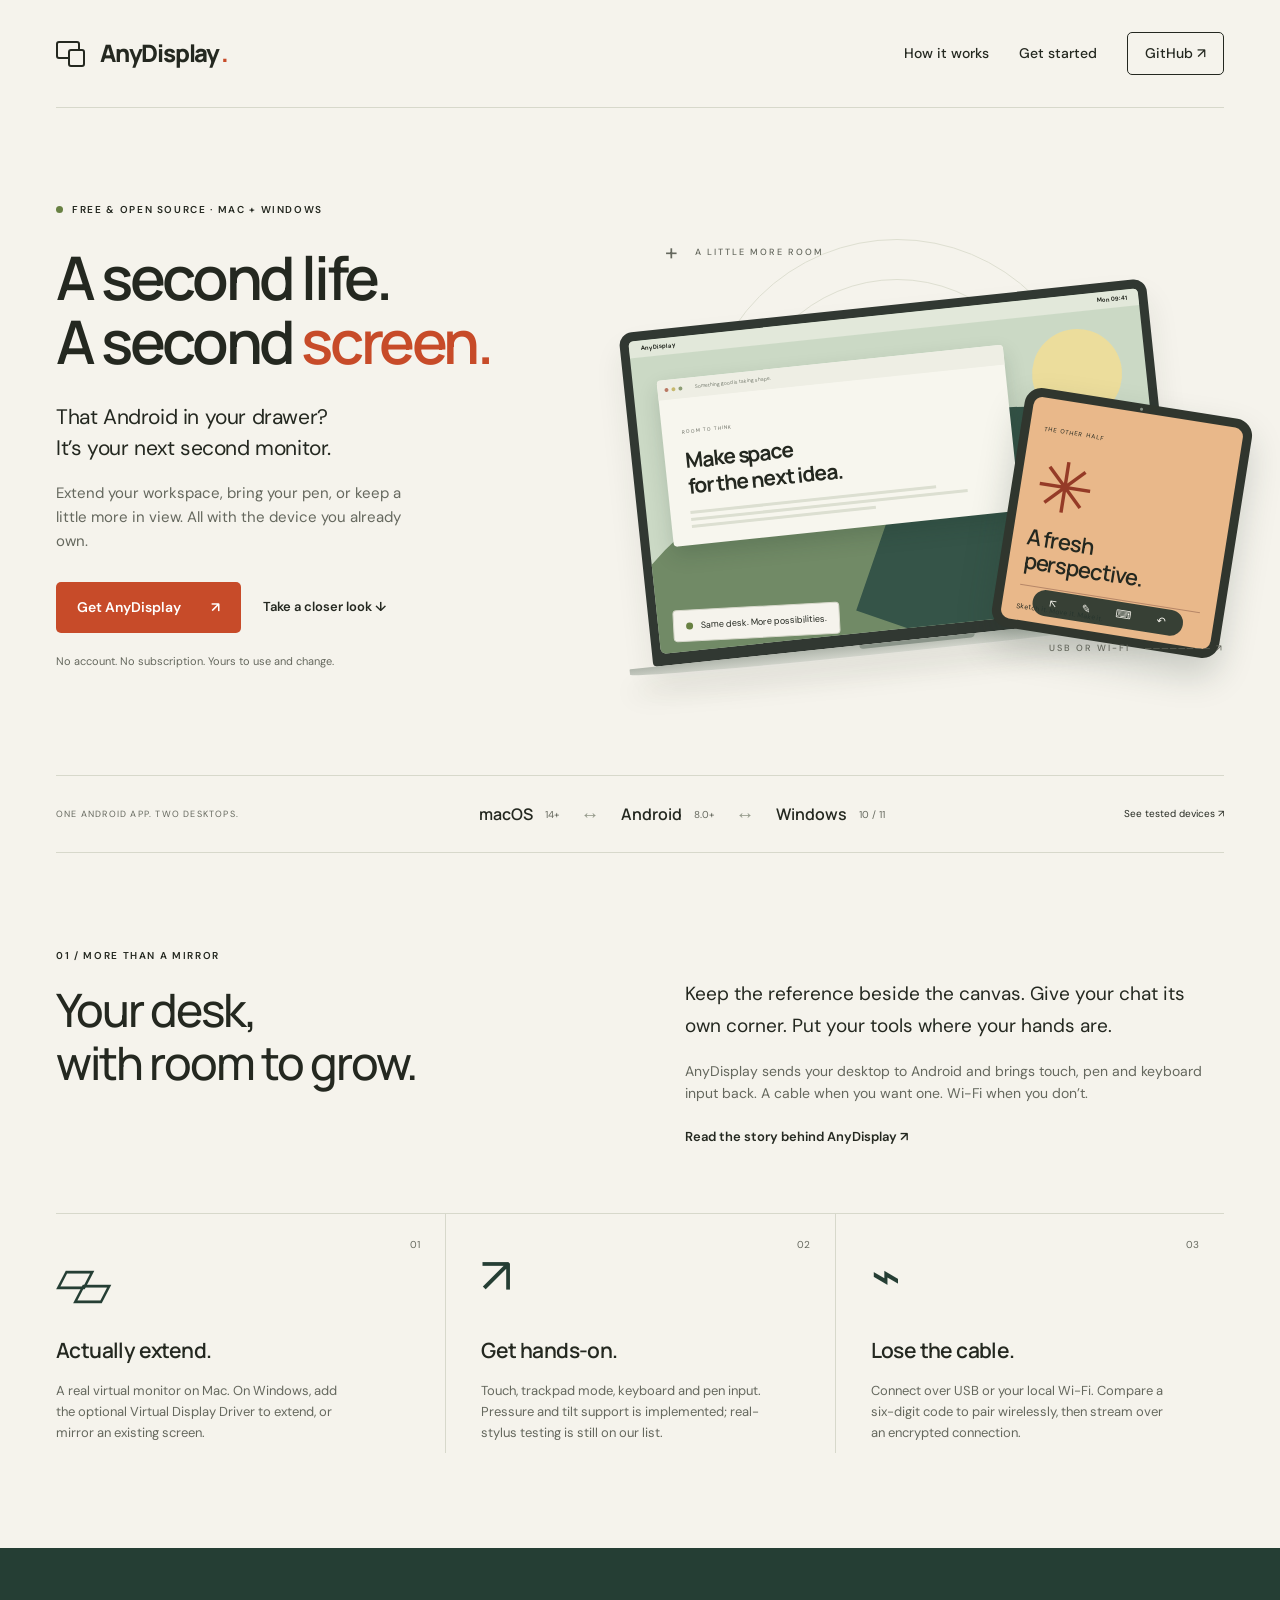
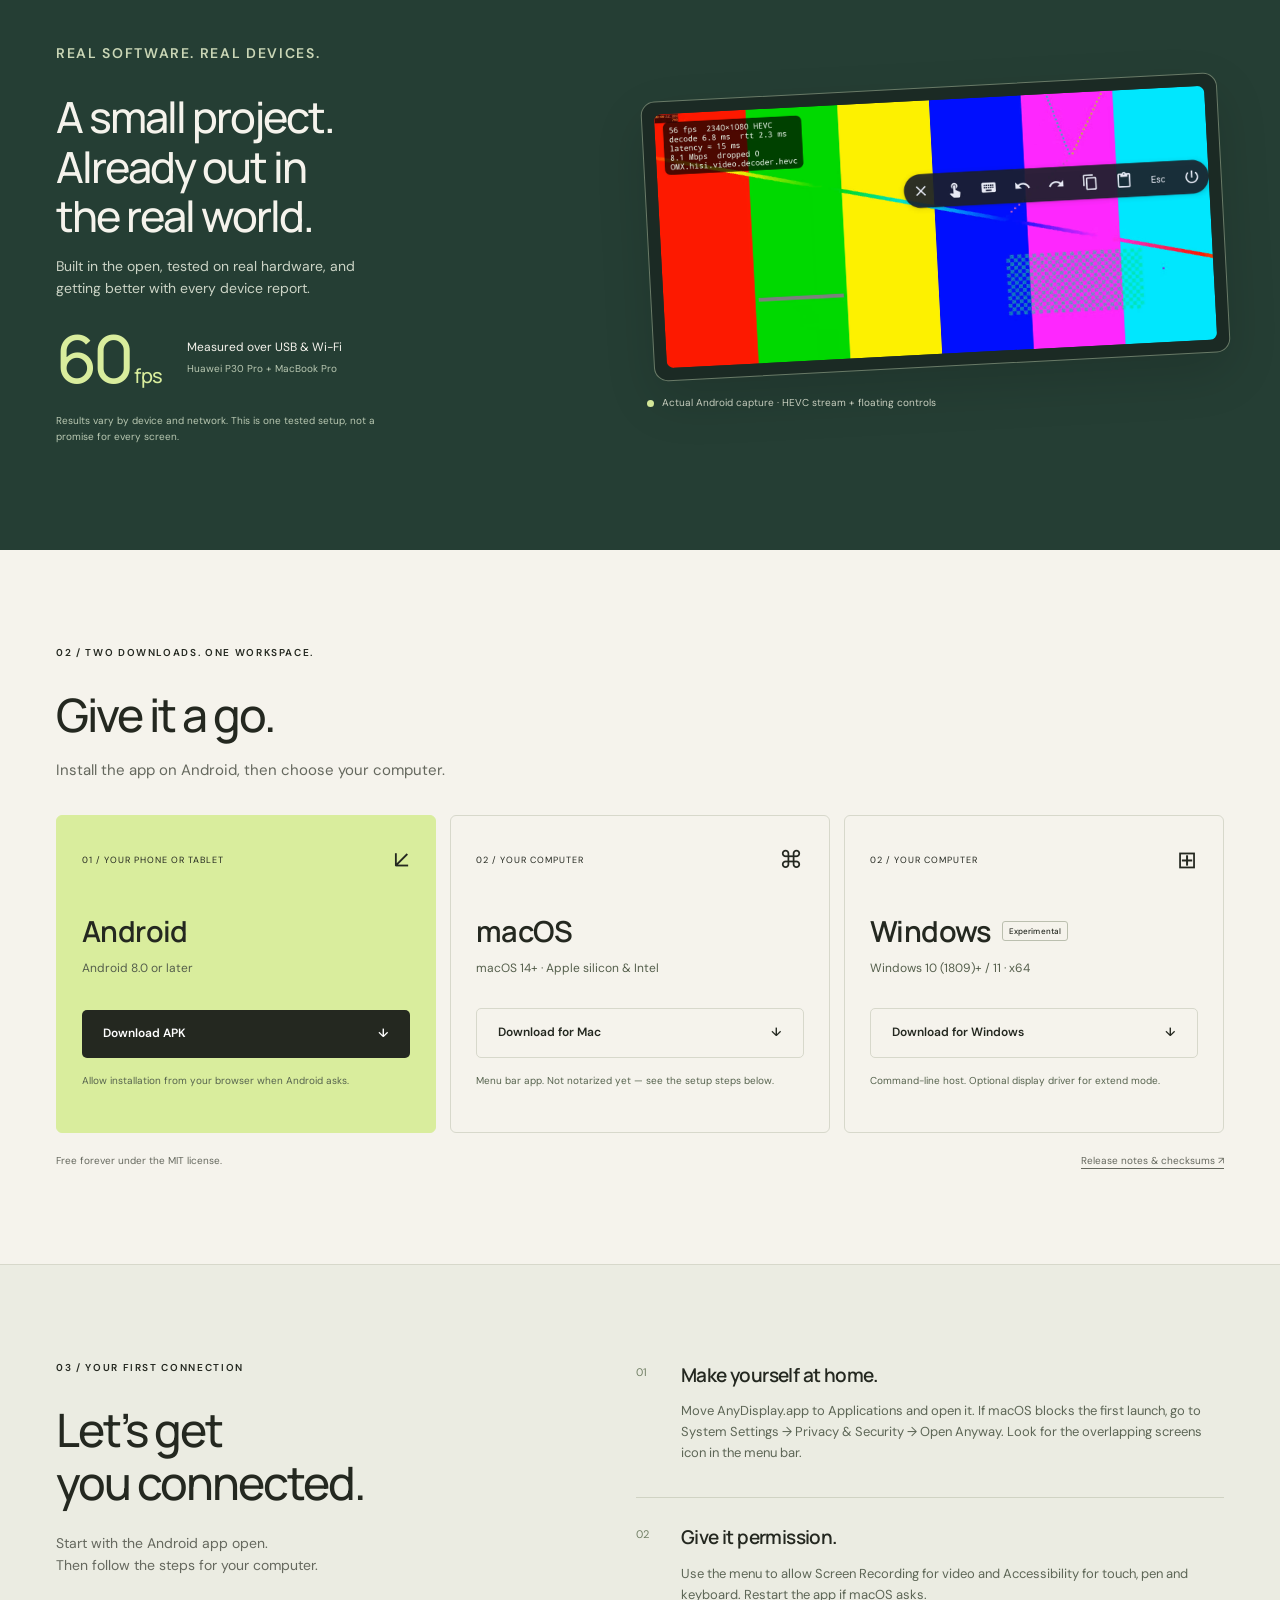
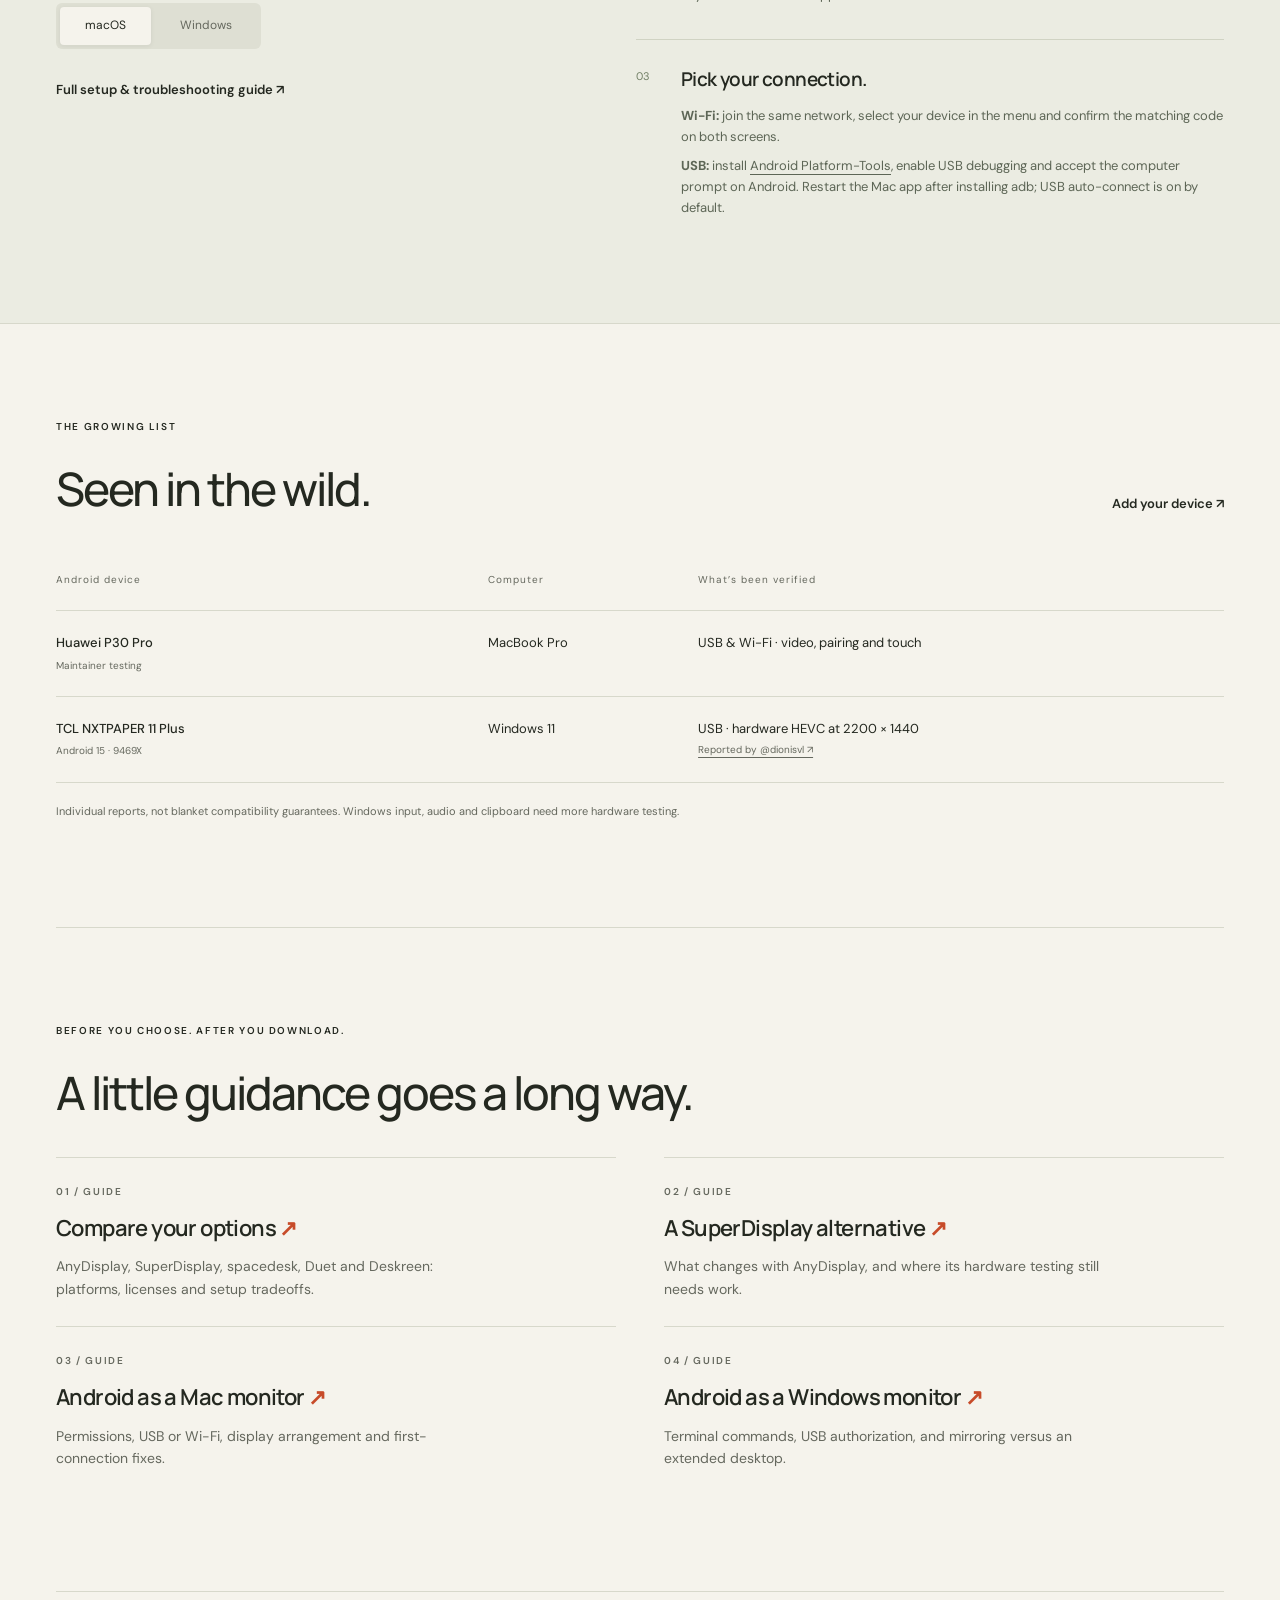
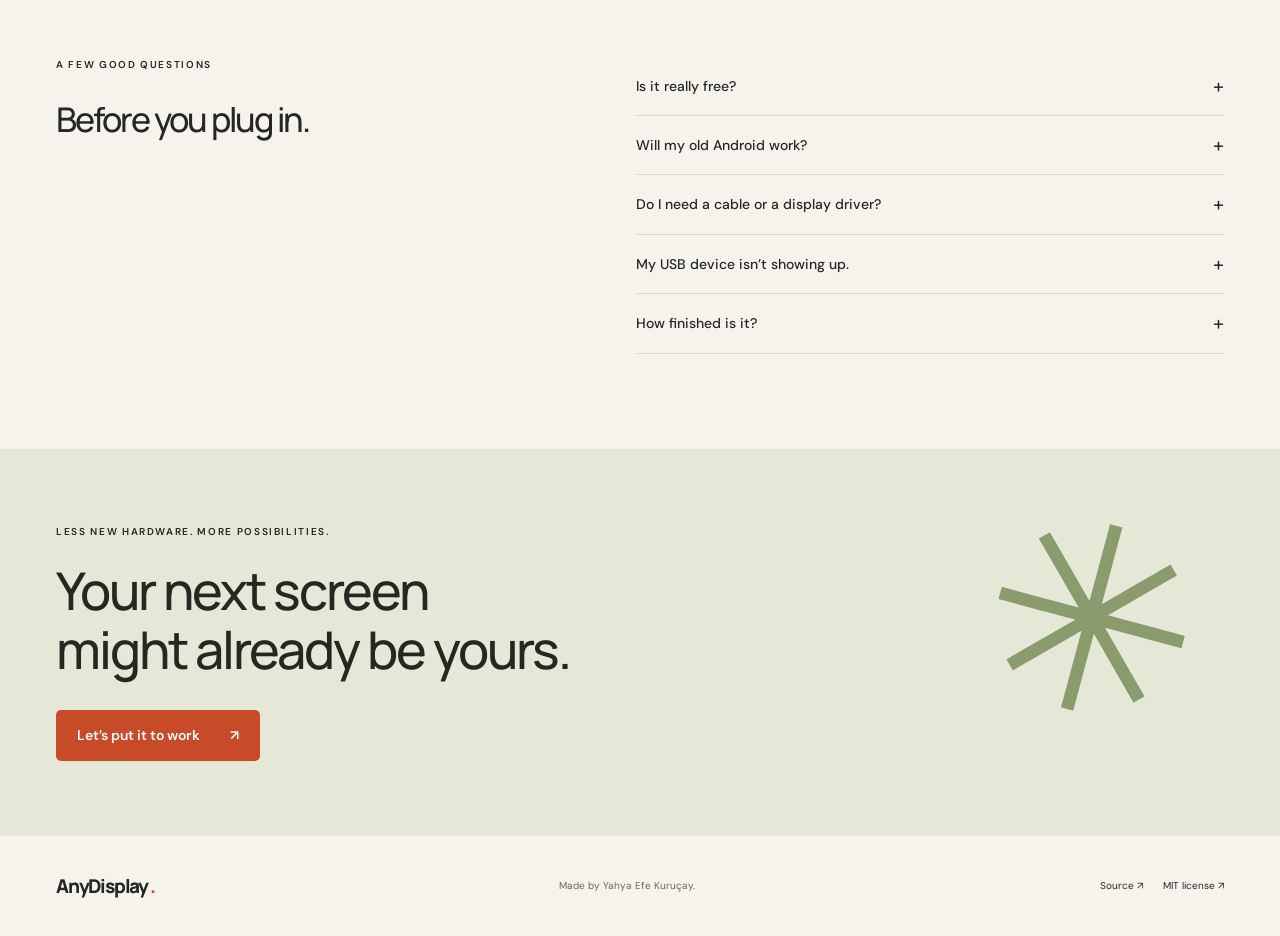
==== docs/index.html @ 355de01a "Add comparison and setup guides for Android second monitors" ====
<!doctype html>
<html lang="en">
  <head>
    <meta charset="utf-8" />
    <meta name="viewport" content="width=device-width, initial-scale=1" />
    <title>
      AnyDisplay — Free Android Second Monitor for Mac &amp; Windows
    </title>
    <meta
      name="description"
      content="Turn an Android phone or tablet into a second screen for your Mac or Windows PC. USB or Wi-Fi. Free, open source, no account required."
    />
    <meta name="theme-color" content="#f5f3ec" />
    <link rel="canonical" href="https://efekurucay.com/anydisplay/" />
    <meta property="og:type" content="website" />
    <meta
      property="og:title"
      content="AnyDisplay — A second life. A second screen."
    />
    <meta
      property="og:description"
      content="More room for your ideas. Turn the Android device you already own into a second screen for Mac or Windows."
    />
    <meta
      property="og:image"
      content="https://efekurucay.com/anydisplay/assets/social-preview.png"
    />
    <meta property="og:url" content="https://efekurucay.com/anydisplay/" />
    <meta name="twitter:card" content="summary_large_image" />
    <link rel="icon" href="assets/logo.svg" type="image/svg+xml" />
    <link rel="preconnect" href="https://fonts.googleapis.com" />
    <link rel="preconnect" href="https://fonts.gstatic.com" crossorigin />
    <link
      href="https://fonts.googleapis.com/css2?family=DM+Sans:wght@400;450;500;600;700&family=Manrope:wght@400;500;600;700;800&display=swap"
      rel="stylesheet"
    />
    <link rel="stylesheet" href="assets/site.css" />
    <script src="assets/site.js" defer></script>
    <script type="application/ld+json">
      {
        "@context": "https://schema.org",
        "@type": "SoftwareApplication",
        "@id": "https://efekurucay.com/anydisplay/#software",
        "name": "AnyDisplay",
        "url": "https://efekurucay.com/anydisplay/",
        "description": "Free, open-source Android second monitor for Mac and Windows, over USB or Wi-Fi.",
        "applicationCategory": "UtilitiesApplication",
        "operatingSystem": "Android 8.0+, macOS 14+, Windows 10 (1809)+ / 11",
        "license": "https://github.com/efekurucay/anydisplay/blob/main/LICENSE",
        "downloadUrl": "https://github.com/efekurucay/anydisplay/releases/latest",
        "author": {
          "@type": "Person",
          "name": "Yahya Efe Kuruçay",
          "url": "https://efekurucay.com/"
        },
        "offers": { "@type": "Offer", "price": "0", "priceCurrency": "USD" },
        "image": "https://efekurucay.com/anydisplay/assets/social-preview.png"
      }
    </script>
    <link rel="stylesheet" href="assets/guides.css" />
  </head>
  <body>
    <a class="skip" href="#main">Skip to content</a>
    <header class="header wrap">
      <a class="brand" href="./" aria-label="AnyDisplay home"
        ><span class="brand-mark" aria-hidden="true"><i></i><i></i></span
        >AnyDisplay<span class="wordmark-dot">.</span></a
      >
      <nav aria-label="Main navigation">
        <a href="#how-it-works">How it works</a><a href="#setup">Get started</a
        ><a class="github-link" href="https://github.com/efekurucay/anydisplay"
          >GitHub <span aria-hidden="true">↗</span></a
        >
      </nav>
    </header>
    <main id="main">
      <section class="hero wrap" aria-labelledby="hero-title">
        <div class="hero-copy">
          <p class="eyebrow">
            <span class="status-dot"></span> FREE & OPEN SOURCE · MAC + WINDOWS
          </p>
          <h1 id="hero-title">A second life.<br />A second <em>screen.</em></h1>
          <p class="hero-description">
            That Android in your drawer?<br />It’s your next second monitor.
          </p>
          <p class="hero-detail">
            Extend your workspace, bring your pen, or keep a little more in
            view. All with the device you already own.
          </p>
          <div class="hero-actions">
            <a class="button primary" href="#download"
              >Get AnyDisplay <span aria-hidden="true">↗</span></a
            ><a class="text-link" href="#how-it-works"
              >Take a closer look <span aria-hidden="true">↓</span></a
            >
          </div>
          <p class="fine-print">
            No account. No subscription. Yours to use and change.
          </p>
        </div>
        <div
          class="hero-art"
          role="img"
          aria-label="Illustration of a laptop and Android tablet sharing an extended workspace over USB or Wi-Fi"
        >
          <div class="art-label top-label">
            <span class="tiny-cross">+</span> A LITTLE MORE ROOM
          </div>
          <div class="orbit orbit-one"></div>
          <div class="orbit orbit-two"></div>
          <div class="laptop">
            <div class="laptop-screen">
              <div class="desktop">
                <div class="desktop-bar">
                  <span>AnyDisplay</span><span>Mon 09:41</span>
                </div>
                <div class="sun"></div>
                <div class="hill hill-back"></div>
                <div class="hill hill-front"></div>
                <div class="work-window">
                  <div class="window-bar">
                    <b></b><b></b><b></b
                    ><span>Something good is taking shape.</span>
                  </div>
                  <div class="window-content">
                    <small>ROOM TO THINK</small
                    ><strong>Make space<br />for the next idea.</strong>
                    <div class="fake-lines"><i></i><i></i><i></i></div>
                  </div>
                </div>
              </div>
            </div>
            <div class="laptop-base"></div>
          </div>
          <div class="tablet">
            <div class="tablet-camera"></div>
            <div class="tablet-screen">
              <div class="tablet-note">
                <span>THE OTHER HALF</span>
                <div class="note-flower" aria-hidden="true">✳</div>
                <strong>A fresh<br />perspective.</strong>
                <div class="note-rule"></div>
                <small>Sketch it. Move it. Make it.</small>
              </div>
              <div class="tablet-toolbar">
                <span>↖</span><span>✎</span><span>⌨</span><span>↶</span>
              </div>
            </div>
          </div>
          <div class="connection-tag">
            <span class="status-dot"></span> Same desk. More possibilities.
          </div>
          <div class="art-label bottom-label">
            USB OR WI-FI <span aria-hidden="true">──────── ↗</span>
          </div>
        </div>
      </section>
      <div class="compatibility wrap">
        <span>ONE ANDROID APP. TWO DESKTOPS.</span>
        <div>
          macOS <small>14+</small><b>↔</b> Android <small>8.0+</small
          ><b>↔</b> Windows <small>10 / 11</small>
        </div>
        <a href="#devices">See tested devices ↗</a>
      </div>
      <section id="how-it-works" class="intro wrap section">
        <div class="section-heading">
          <p class="eyebrow">01 / MORE THAN A MIRROR</p>
          <h2>Your desk,<br />with room to grow.</h2>
        </div>
        <div class="intro-copy">
          <p>
            Keep the reference beside the canvas. Give your chat its own corner.
            Put your tools where your hands are.
          </p>
          <p>
            AnyDisplay sends your desktop to Android and brings touch, pen and
            keyboard input back. A cable when you want one. Wi-Fi when you
            don’t.
          </p>
          <a
            class="text-link"
            href="https://efekurucay.com/en/2026/10/anydisplay/"
            >Read the story behind AnyDisplay ↗</a
          >
        </div>
      </section>
      <section class="features wrap" aria-label="Features">
        <article class="feature">
          <span class="feature-number">01</span>
          <div class="feature-symbol screens" aria-hidden="true">
            ▱<span>▱</span>
          </div>
          <h3>Actually extend.</h3>
          <p>
            A real virtual monitor on Mac. On Windows, add the optional Virtual
            Display Driver to extend, or mirror an existing screen.
          </p>
        </article>
        <article class="feature">
          <span class="feature-number">02</span>
          <div class="feature-symbol" aria-hidden="true">↗</div>
          <h3>Get hands-on.</h3>
          <p>
            Touch, trackpad mode, keyboard and pen input. Pressure and tilt
            support is implemented; real-stylus testing is still on our list.
          </p>
        </article>
        <article class="feature">
          <span class="feature-number">03</span>
          <div class="feature-symbol" aria-hidden="true">⌁</div>
          <h3>Lose the cable.</h3>
          <p>
            Connect over USB or your local Wi-Fi. Compare a six-digit code to
            pair wirelessly, then stream over an encrypted connection.
          </p>
        </article>
      </section>
      <section class="proof section">
        <div class="wrap proof-grid">
          <div>
            <p class="eyebrow">REAL SOFTWARE. REAL DEVICES.</p>
            <h2>
              A small project.<br />Already out in<br />
              the real world.
            </h2>
            <p>
              Built in the open, tested on real hardware, and getting better
              with every device report.
            </p>
            <div class="measurement">
              <strong>60<span>fps</span></strong>
              <div>
                Measured over USB & Wi-Fi<br /><small
                  >Huawei P30 Pro + MacBook Pro</small
                >
              </div>
            </div>
            <p class="proof-note">
              Results vary by device and network. This is one tested setup, not
              a promise for every screen.
            </p>
          </div>
          <figure>
            <div class="proof-image">
              <img
                src="assets/streaming.jpg"
                width="1400"
                height="646"
                loading="lazy"
                alt="Actual AnyDisplay test stream on Android showing 56 fps, HEVC decoding, and the touch toolbar"
              />
            </div>
            <figcaption>
              <span class="status-dot"></span> Actual Android capture · HEVC
              stream + floating controls
            </figcaption>
          </figure>
        </div>
      </section>
      <section id="download" class="wrap section download">
        <div class="section-heading">
          <p class="eyebrow">02 / TWO DOWNLOADS. ONE WORKSPACE.</p>
          <h2>Give it a go.</h2>
          <p>Install the app on Android, then choose your computer.</p>
        </div>
        <div class="download-grid">
          <article class="download-card android-card">
            <div class="download-top">
              <span>01 / YOUR PHONE OR TABLET</span
              ><span aria-hidden="true">↙</span>
            </div>
            <h3>Android</h3>
            <p>Android 8.0 or later</p>
            <a
              class="button dark"
              href="https://github.com/efekurucay/anydisplay/releases/latest/download/AnyDisplay.apk"
              >Download APK <span aria-hidden="true">↓</span></a
            ><small
              >Allow installation from your browser when Android asks.</small
            >
          </article>
          <article class="download-card">
            <div class="download-top">
              <span>02 / YOUR COMPUTER</span><span aria-hidden="true">⌘</span>
            </div>
            <h3>macOS</h3>
            <p>macOS 14+ · Apple silicon & Intel</p>
            <a
              class="button outline"
              href="https://github.com/efekurucay/anydisplay/releases/latest/download/AnyDisplay-macOS.zip"
              >Download for Mac <span aria-hidden="true">↓</span></a
            ><small
              >Menu bar app. Not notarized yet — see the setup steps
              below.</small
            >
          </article>
          <article class="download-card">
            <div class="download-top">
              <span>02 / YOUR COMPUTER</span><span aria-hidden="true">⊞</span>
            </div>
            <h3>Windows <span class="experimental">Experimental</span></h3>
            <p>Windows 10 (1809)+ / 11 · x64</p>
            <a
              class="button outline"
              href="https://github.com/efekurucay/anydisplay/releases/latest/download/AnyDisplay-windows-x64.zip"
              >Download for Windows <span aria-hidden="true">↓</span></a
            ><small
              >Command-line host. Optional display driver for extend
              mode.</small
            >
          </article>
        </div>
        <div class="download-foot">
          <span>Free forever under the MIT license.</span
          ><a href="https://github.com/efekurucay/anydisplay/releases/latest"
            >Release notes & checksums ↗</a
          >
        </div>
      </section>
      <section id="setup" class="setup section">
        <div class="wrap setup-grid">
          <div>
            <p class="eyebrow">03 / YOUR FIRST CONNECTION</p>
            <h2>Let’s get<br />you connected.</h2>
            <p>
              Start with the Android app open.<br />Then follow the steps for
              your computer.
            </p>
            <div
              class="platform-switch"
              role="group"
              aria-label="Choose your computer"
            >
              <button type="button" data-platform="mac" aria-pressed="true">
                macOS</button
              ><button
                type="button"
                data-platform="windows"
                aria-pressed="false"
              >
                Windows
              </button>
            </div>
            <a
              class="text-link"
              href="https://github.com/efekurucay/anydisplay/blob/main/docs/SETUP.md"
              >Full setup & troubleshooting guide ↗</a
            >
          </div>
          <div class="setup-steps" id="setup-instructions" aria-live="polite">
            <div data-guide="mac">
              <ol>
                <li>
                  <h3>Make yourself at home.</h3>
                  <p>
                    Move AnyDisplay.app to Applications and open it. If macOS
                    blocks the first launch, go to System Settings → Privacy &
                    Security → Open Anyway. Look for the overlapping screens
                    icon in the menu bar.
                  </p>
                </li>
                <li>
                  <h3>Give it permission.</h3>
                  <p>
                    Use the menu to allow Screen Recording for video and
                    Accessibility for touch, pen and keyboard. Restart the app
                    if macOS asks.
                  </p>
                </li>
                <li>
                  <h3>Pick your connection.</h3>
                  <p>
                    <strong>Wi-Fi:</strong> join the same network, select your
                    device in the menu and confirm the matching code on both
                    screens.
                  </p>
                  <p>
                    <strong>USB:</strong> install
                    <a
                      href="https://developer.android.com/tools/releases/platform-tools"
                      >Android Platform-Tools</a
                    >, enable USB debugging and accept the computer prompt on
                    Android. Restart the Mac app after installing adb; USB
                    auto-connect is on by default.
                  </p>
                </li>
              </ol>
            </div>
            <div data-guide="windows" hidden>
              <ol>
                <li>
                  <h3>Unzip and open a terminal.</h3>
                  <p>
                    Extract the Windows download. Open PowerShell in the folder
                    containing anydisplay-win.exe.
                  </p>
                  <pre><code>.\anydisplay-win.exe list</code></pre>
                </li>
                <li>
                  <h3>Connect your device.</h3>
                  <p>
                    <strong>USB:</strong> install
                    <a
                      href="https://developer.android.com/tools/releases/platform-tools"
                      >Android Platform-Tools</a
                    >, enable USB debugging, unlock Android and allow this
                    computer.
                  </p>
                  <pre><code>.\anydisplay-win.exe usb</code></pre>
                  <p>
                    <strong>Wi-Fi:</strong> use the Android app’s IP address and
                    confirm the code on both screens.
                  </p>
                  <pre><code>.\anydisplay-win.exe connect &lt;device-IP&gt;</code></pre>
                </li>
                <li>
                  <h3>Mirror now. Extend if you like.</h3>
                  <p>
                    The host mirrors a monitor by default. For a separate
                    workspace, install the optional
                    <a
                      href="https://github.com/efekurucay/anydisplay/blob/main/windows/README.md#extra-monitor-virtual-display-driver-setup"
                      >Virtual Display Driver</a
                    >
                    and arrange it in Windows display settings.
                  </p>
                </li>
              </ol>
            </div>
            <noscript
              ><p>
                For Windows instructions, open the
                <a
                  href="https://github.com/efekurucay/anydisplay/blob/main/docs/SETUP.md"
                  >full setup guide</a
                >.
              </p></noscript
            >
          </div>
        </div>
      </section>
      <section id="devices" class="wrap section devices">
        <div class="device-heading">
          <div>
            <p class="eyebrow">THE GROWING LIST</p>
            <h2>Seen in the wild.</h2>
          </div>
          <a
            class="text-link"
            href="https://github.com/efekurucay/anydisplay/issues/new?template=device_report.yml"
            >Add your device ↗</a
          >
        </div>
        <div
          class="device-table"
          role="region"
          aria-label="Tested devices"
          tabindex="0"
        >
          <table>
            <thead>
              <tr>
                <th scope="col">Android device</th>
                <th scope="col">Computer</th>
                <th scope="col">What’s been verified</th>
              </tr>
            </thead>
            <tbody>
              <tr>
                <th scope="row">
                  Huawei P30 Pro<span>Maintainer testing</span>
                </th>
                <td>MacBook Pro</td>
                <td>USB & Wi-Fi · video, pairing and touch</td>
              </tr>
              <tr>
                <th scope="row">
                  TCL NXTPAPER 11 Plus<span>Android 15 · 9469X</span>
                </th>
                <td>Windows 11</td>
                <td>
                  USB · hardware HEVC at 2200 × 1440<br /><a
                    href="https://github.com/efekurucay/anydisplay/pull/3"
                    >Reported by @dionisvl ↗</a
                  >
                </td>
              </tr>
            </tbody>
          </table>
        </div>
        <p class="fine-print">
          Individual reports, not blanket compatibility guarantees. Windows
          input, audio and clipboard need more hardware testing.
        </p>
      </section>
      <section id="guides" class="wrap section guides">
        <p class="eyebrow">BEFORE YOU CHOOSE. AFTER YOU DOWNLOAD.</p>
        <h2>A little guidance goes a long way.</h2>
        <div class="guide-grid">
          <a class="guide-card" href="android-second-monitor-apps/"
            ><span class="eyebrow">01 / GUIDE</span>
            <h3>Compare your options <span aria-hidden="true">↗</span></h3>
            <p>
              AnyDisplay, SuperDisplay, spacedesk, Duet and Deskreen: platforms,
              licenses and setup tradeoffs.
            </p></a
          ><a class="guide-card" href="superdisplay-alternative/"
            ><span class="eyebrow">02 / GUIDE</span>
            <h3>
              A SuperDisplay alternative <span aria-hidden="true">↗</span>
            </h3>
            <p>
              What changes with AnyDisplay, and where its hardware testing still
              needs work.
            </p></a
          ><a class="guide-card" href="android-second-monitor-mac/"
            ><span class="eyebrow">03 / GUIDE</span>
            <h3>Android as a Mac monitor <span aria-hidden="true">↗</span></h3>
            <p>
              Permissions, USB or Wi-Fi, display arrangement and
              first-connection fixes.
            </p></a
          ><a class="guide-card" href="android-second-monitor-windows/"
            ><span class="eyebrow">04 / GUIDE</span>
            <h3>
              Android as a Windows monitor <span aria-hidden="true">↗</span>
            </h3>
            <p>
              Terminal commands, USB authorization, and mirroring versus an
              extended desktop.
            </p></a
          >
        </div>
      </section>
      <section class="wrap faq section">
        <div>
          <p class="eyebrow">A FEW GOOD QUESTIONS</p>
          <h2>Before you plug in.</h2>
        </div>
        <div class="questions">
          <details>
            <summary>Is it really free?</summary>
            <p>
              Yes. AnyDisplay is MIT-licensed open source. There are no ads,
              accounts or subscriptions. Download it, inspect it, change it.
            </p>
          </details>
          <details>
            <summary>Will my old Android work?</summary>
            <p>
              The app requires Android 8.0 or later. Performance depends on your
              device’s video decoder, resolution and connection. Start with the
              tested-device list above, and let us know how yours does.
            </p>
          </details>
          <details>
            <summary>Do I need a cable or a display driver?</summary>
            <p>
              A cable is optional: Wi-Fi works too. USB needs Android
              Platform-Tools and USB debugging. Mac creates its own virtual
              display; Windows needs the optional Virtual Display Driver for an
              extended desktop, but can mirror without it.
            </p>
          </details>
          <details>
            <summary>My USB device isn’t showing up.</summary>
            <p>
              Use a data-capable cable, unlock Android, enable USB debugging and
              accept the computer authorization prompt. Run
              <code>adb devices -l</code>: the state must be
              <code>device</code>. For a device with an empty serial, keep only
              one USB Android device attached. See the
              <a
                href="https://github.com/efekurucay/anydisplay/blob/main/docs/SETUP.md"
                >troubleshooting guide</a
              >.
            </p>
          </details>
          <details>
            <summary>How finished is it?</summary>
            <p>
              It’s an early project. Mac-to-Android streaming has been tested on
              real hardware, and we now have our first Windows hardware report.
              The Mac app is not notarized, Windows is experimental, and
              physical stylus testing is still needed.
              <a href="https://github.com/efekurucay/anydisplay#status"
                >See the current status.</a
              >
            </p>
          </details>
        </div>
      </section>
      <section class="closing">
        <div class="wrap">
          <p class="eyebrow">LESS NEW HARDWARE. MORE POSSIBILITIES.</p>
          <h2>Your next screen<br />might already be yours.</h2>
          <a class="button primary" href="#download"
            >Let’s put it to work <span aria-hidden="true">↗</span></a
          ><span class="closing-flower" aria-hidden="true">✳</span>
        </div>
      </section>
    </main>
    <footer class="wrap">
      <a class="brand" href="./"
        >AnyDisplay<span class="wordmark-dot">.</span></a
      >
      <p>Made by <a href="https://efekurucay.com">Yahya Efe Kuruçay</a>.</p>
      <div>
        <a href="https://github.com/efekurucay/anydisplay">Source ↗</a
        ><a href="https://github.com/efekurucay/anydisplay/blob/main/LICENSE"
          >MIT license ↗</a
        >
      </div>
    </footer>
  </body>
</html>
---- docs/assets/site.css ----
:root {
  --paper: #f5f3ec;
  --ink: #242820;
  --muted: #65685e;
  --line: #d7d8cb;
  --orange: #c74b29;
  --lime: #d9ed9d;
  --green: #253e34;
  --font: "DM Sans", "Avenir Next", sans-serif;
  --display: "Manrope", "Avenir Next", sans-serif;
}
* {
  box-sizing: border-box;
}
html {
  scroll-behavior: smooth;
  scroll-padding-top: 25px;
}
body {
  margin: 0;
  background: var(--paper);
  color: var(--ink);
  font-family: var(--font);
  font-size: 16px;
  line-height: 1.6;
}
a {
  color: inherit;
  text-underline-offset: 4px;
}
button,
a {
  -webkit-tap-highlight-color: transparent;
}
a:focus-visible,
button:focus-visible,
summary:focus-visible,
[tabindex]:focus-visible {
  outline: 3px solid var(--orange);
  outline-offset: 6px;
}
button {
  font: inherit;
}
img {
  max-width: 100%;
  height: auto;
  display: block;
}
.wrap {
  max-width: 1280px;
  width: calc(100% - 112px);
  margin-inline: auto;
}
.skip {
  position: absolute;
  left: 20px;
  top: -100px;
  background: var(--ink);
  color: white;
  padding: 12px;
  z-index: 10;
}
.skip:focus {
  top: 10px;
}
.header {
  height: 108px;
  display: flex;
  align-items: center;
  justify-content: space-between;
  border-bottom: 1px solid var(--line);
}
.brand {
  font-family: var(--display);
  font-size: 24px;
  font-weight: 800;
  letter-spacing: -1.2px;
  text-decoration: none;
  display: flex;
  align-items: center;
  gap: 10px;
}
.wordmark-dot {
  color: var(--orange);
  margin-left: -8px;
}
.brand-mark {
  position: relative;
  width: 31px;
  height: 29px;
  display: inline-block;
  margin-right: 3px;
}
.brand-mark i {
  position: absolute;
  display: block;
  width: 24px;
  height: 18px;
  border: 2px solid var(--ink);
  border-radius: 3px;
  top: 2px;
  left: 0;
}
.brand-mark i + i {
  background: var(--paper);
  top: 10px;
  left: 12px;
  width: 17px;
  height: 18px;
}
nav {
  display: flex;
  gap: 30px;
  align-items: center;
  font-size: 14px;
  font-weight: 500;
}
nav a {
  text-decoration: none;
}
nav a:hover,
.text-link:hover {
  color: var(--orange);
}
.github-link {
  border: 1px solid var(--ink);
  padding: 9px 17px;
  border-radius: 5px;
}
.hero {
  display: grid;
  grid-template-columns: 1.02fr 1fr;
  gap: 8px;
  align-items: center;
  padding-top: 94px;
  padding-bottom: 94px;
  min-height: 660px;
}
.eyebrow {
  font: 600 10px/1.5 var(--font);
  letter-spacing: 1.65px;
  margin: 0 0 28px;
  display: flex;
  gap: 9px;
  align-items: center;
}
.status-dot {
  width: 7px;
  height: 7px;
  display: inline-block;
  flex-shrink: 0;
  border-radius: 50%;
  background: #688143;
}
.hero h1 {
  font: 600 clamp(42px, 4.7vw, 66px) / 1.07 var(--display);
  letter-spacing: -3.4px;
  margin: 0 0 28px;
  white-space: nowrap;
}
.hero h1 em {
  font-style: normal;
  color: var(--orange);
}
.hero-description {
  font-size: 21px;
  line-height: 1.5;
  margin: 0 0 16px;
  letter-spacing: -0.4px;
}
.hero-detail {
  max-width: 360px;
  font-size: 15px;
  color: var(--muted);
  margin: 0 0 29px;
}
.hero-actions {
  display: flex;
  gap: 22px;
  align-items: center;
}
.button {
  display: inline-flex;
  gap: 30px;
  align-items: center;
  justify-content: space-between;
  text-decoration: none;
  font-weight: 600;
  font-size: 14px;
  min-height: 51px;
  padding: 14px 21px;
  border-radius: 5px;
  transition:
    transform 0.2s,
    background 0.2s;
}
.button:hover {
  transform: translateY(-2px);
}
.primary {
  background: var(--orange);
  color: white;
}
.primary:hover {
  background: #ac3f22;
}
.dark {
  background: var(--ink);
  color: white;
}
.outline {
  border: 1px solid var(--line);
  background: transparent;
}
.outline:hover {
  background: white;
}
.text-link {
  font-size: 13px;
  font-weight: 600;
  text-decoration: none;
}
.fine-print {
  font-size: 11px;
  color: var(--muted);
  margin-top: 20px;
}
.hero-art {
  height: 430px;
  position: relative;
  isolation: isolate;
  margin-left: -15px;
}
.art-label {
  position: absolute;
  font-size: 9px;
  letter-spacing: 2px;
  font-weight: 500;
  color: var(--muted);
}
.top-label {
  left: 30px;
  top: 7px;
  display: flex;
  gap: 15px;
  align-items: center;
}
.tiny-cross {
  font-size: 23px;
  font-weight: 400;
}
.bottom-label {
  bottom: 1px;
  right: 0;
  display: flex;
  gap: 15px;
}
.orbit {
  border: 1px solid #dedfd1;
  border-radius: 50%;
  position: absolute;
  z-index: -1;
  width: 390px;
  height: 390px;
  top: 12px;
  left: 67px;
}
.orbit-two {
  width: 310px;
  height: 310px;
  left: 107px;
  top: 52px;
}
.laptop {
  position: absolute;
  width: 90%;
  left: 0;
  top: 78px;
  transform: rotate(-6deg);
}
.laptop-screen {
  background: #313832;
  border-radius: 13px 13px 4px 4px;
  padding: 9px 9px 12px;
  box-shadow: 0 18px 30px #28342216;
}
.desktop {
  position: relative;
  aspect-ratio: 1.63;
  background: #cbd9c5;
  overflow: hidden;
  border-radius: 5px;
}
.desktop-bar {
  height: 17px;
  display: flex;
  align-items: center;
  justify-content: space-between;
  padding: 0 12px;
  background: #e2e8da;
  font-size: 6px;
  font-weight: 700;
  position: relative;
  z-index: 1;
}
.sun {
  width: 90px;
  height: 90px;
  border-radius: 50%;
  background: #ecdd9c;
  position: absolute;
  right: 24px;
  top: 34px;
}
.hill {
  position: absolute;
  width: 100%;
  height: 85%;
  border-radius: 50% 70% 0 0;
  bottom: -26%;
  background: #718a66;
  transform: rotate(-24deg);
  left: -12%;
}
.hill-front {
  left: 45%;
  bottom: -31%;
  background: #355448;
  transform: rotate(25deg);
}
.work-window {
  position: absolute;
  top: 42px;
  left: 24px;
  width: 68%;
  background: #f7f6ee;
  border-radius: 4px;
  box-shadow: 0 9px 20px #1a30252b;
  overflow: hidden;
}
.window-bar {
  height: 20px;
  background: #eeeee4;
  display: flex;
  align-items: center;
  gap: 3px;
  padding: 0 7px;
}
.window-bar b {
  width: 4px;
  height: 4px;
  border-radius: 50%;
  background: #ba7964;
}
.window-bar b:nth-child(2) {
  background: #c7b96e;
}
.window-bar b:nth-child(3) {
  background: #8d9e75;
}
.window-bar span {
  font-size: 5px;
  color: #777d70;
  margin-left: 10px;
}
.window-content {
  padding: 17px 20px;
}
.window-content small {
  font-size: 5px;
  letter-spacing: 1px;
  color: var(--muted);
}
.window-content strong {
  font-family: var(--display);
  font-size: 21px;
  line-height: 1.25;
  display: block;
  letter-spacing: -1px;
  margin: 6px 0 12px;
}
.fake-lines {
  display: grid;
  gap: 4px;
}
.fake-lines i {
  height: 3px;
  background: #dcdfd1;
  width: 80%;
}
.fake-lines i:nth-child(2) {
  width: 90%;
}
.fake-lines i:nth-child(3) {
  width: 60%;
}
.laptop-base {
  position: relative;
  width: 109%;
  height: 11px;
  margin-left: -4.5%;
  background: linear-gradient(#b1b7ad, #d1d4cb);
  border-radius: 1px 1px 50% 50%;
  box-shadow: 0 20px 24px #30392a1a;
}
.laptop-base:after {
  content: "";
  position: absolute;
  left: 40%;
  top: 0;
  width: 20%;
  height: 4px;
  background: #8a9489;
  border-radius: 0 0 6px 6px;
}
.tablet {
  position: absolute;
  width: 39%;
  height: 242px;
  right: -13px;
  top: 175px;
  background: #30362e;
  border-radius: 17px;
  transform: rotate(9deg);
  padding: 9px;
  box-shadow: 0 18px 35px #23342d35;
}
.tablet-screen {
  position: relative;
  background: #e9b88a;
  height: 100%;
  border-radius: 9px;
  padding: 15px;
  overflow: hidden;
}
.tablet-camera {
  position: absolute;
  width: 3px;
  height: 3px;
  top: 4px;
  left: 50%;
  border-radius: 50%;
  background: #899388;
}
.tablet-note > span {
  font-size: 6px;
  letter-spacing: 1px;
}
.note-flower {
  font-size: 70px;
  line-height: 1.15;
  color: #953b27;
  margin-top: 7px;
}
.tablet-note strong {
  font: 600 22px/1.1 var(--display);
  letter-spacing: -1px;
  display: block;
}
.note-rule {
  height: 1px;
  background: #b78768;
  margin: 12px 0 5px;
}
.tablet-note small {
  font-size: 7px;
}
.tablet-toolbar {
  position: absolute;
  display: flex;
  justify-content: space-around;
  padding: 4px 5px;
  background: #28362eea;
  color: #f5f3ec;
  border-radius: 15px;
  width: 72%;
  bottom: 8px;
  left: 14%;
  font-size: 11px;
}
.connection-tag {
  position: absolute;
  display: flex;
  gap: 8px;
  align-items: center;
  left: 38px;
  bottom: 18px;
  background: var(--paper);
  border: 1px solid var(--line);
  border-radius: 4px;
  padding: 8px 12px;
  font-size: 9px;
  transform: rotate(-3deg);
}
.compatibility {
  display: flex;
  align-items: center;
  justify-content: space-between;
  gap: 24px;
  border-top: 1px solid var(--line);
  border-bottom: 1px solid var(--line);
  padding-block: 25px;
}
.compatibility > span {
  font-size: 9px;
  letter-spacing: 1.2px;
  color: var(--muted);
}
.compatibility > div {
  font: 600 16px var(--display);
  display: flex;
  align-items: center;
  gap: 12px;
}
.compatibility small {
  font: 400 10px var(--font);
  color: var(--muted);
}
.compatibility b {
  font-weight: 400;
  color: #94998a;
  font-size: 19px;
  margin: 0 9px;
}
.compatibility > a {
  font-size: 10px;
  text-decoration: none;
}
.section {
  padding-block: 95px;
}
h2 {
  font: 500 clamp(32px, 3.6vw, 48px) / 1.15 var(--display);
  letter-spacing: -2px;
  margin: 0;
}
h3 {
  font-family: var(--display);
  font-weight: 600;
  letter-spacing: -0.6px;
}
.intro {
  display: grid;
  grid-template-columns: 1fr 1fr;
  gap: 90px;
  padding-bottom: 65px;
}
.intro .eyebrow {
  margin-bottom: 20px;
}
.intro-copy {
  padding-top: 30px;
}
.intro-copy > p:first-child {
  font-size: 19px;
  line-height: 1.65;
  color: var(--ink);
  margin-top: 0;
}
.intro-copy p {
  font-size: 14px;
  color: var(--muted);
}
.intro-copy .text-link {
  display: inline-block;
  margin-top: 8px;
}
.features {
  display: grid;
  grid-template-columns: repeat(3, 1fr);
  margin-bottom: 95px;
}
.feature {
  padding: 22px 30px 10px 0;
  border-top: 1px solid var(--line);
  position: relative;
}
.feature + .feature {
  padding-left: 35px;
  border-left: 1px solid var(--line);
}
.feature-number {
  font-size: 10px;
  color: var(--muted);
  position: absolute;
  right: 25px;
  top: 23px;
}
.feature-symbol {
  height: 85px;
  font-size: 50px;
  font-weight: 400;
  line-height: 1.6;
  color: var(--green);
}
.screens {
  position: relative;
  width: 65px;
}
.screens span {
  position: absolute;
  top: 14px;
  left: 17px;
}
.feature h3 {
  font-size: 21px;
  margin: 13px 0;
}
.feature p {
  font-size: 13px;
  color: var(--muted);
  max-width: 300px;
  margin: 0;
}
.proof {
  background: var(--green);
  color: var(--paper);
}
.proof-grid {
  display: grid;
  grid-template-columns: 1fr 1.15fr;
  gap: 90px;
  align-items: center;
}
.proof .eyebrow {
  color: #cad6b6;
}
.proof h2 {
  font-size: 43px;
}
.proof p {
  color: #ccd4c6;
  font-size: 14px;
  max-width: 345px;
}
.measurement {
  display: flex;
  align-items: center;
  gap: 24px;
  margin-top: 26px;
}
.measurement > strong {
  font: 500 66px/1 var(--display);
  letter-spacing: -4px;
  color: var(--lime);
}
.measurement > strong span {
  font-size: 20px;
  letter-spacing: -0.5px;
  margin-left: 4px;
}
.measurement > div {
  font-size: 12px;
  line-height: 1.8;
}
.measurement small {
  font-size: 10px;
  color: #b9c8b2;
}
.proof .proof-note {
  font-size: 10px;
  margin-top: 22px;
  color: #b9c8b2;
}
.proof figure {
  margin: 0;
}
.proof-image {
  padding: 12px;
  border: 1px solid #697a67;
  border-radius: 14px;
  background: #1b2a24;
  box-shadow: 0 20px 50px #0002;
  transform: rotate(-3deg);
}
.proof-image img {
  border-radius: 7px;
}
.proof figcaption {
  font-size: 10px;
  color: #d1d8c8;
  margin-top: 28px;
  display: flex;
  align-items: center;
  gap: 8px;
}
.proof .status-dot {
  background: var(--lime);
}
.download .section-heading > p:last-child {
  font-size: 15px;
  color: var(--muted);
  margin: 17px 0 33px;
}
.download-grid {
  display: grid;
  grid-template-columns: repeat(3, 1fr);
  gap: 14px;
}
.download-card {
  padding: 25px;
  border: 1px solid var(--line);
  border-radius: 6px;
  display: flex;
  flex-direction: column;
}
.android-card {
  background: var(--lime);
  border-color: var(--lime);
}
.download-top {
  display: flex;
  align-items: center;
  justify-content: space-between;
  font-size: 9px;
  letter-spacing: 1px;
}
.download-top > span:last-child {
  font-size: 24px;
}
.download-card h3 {
  font-size: 29px;
  margin: 28px 0 5px;
  display: flex;
  align-items: center;
  gap: 10px;
  flex-wrap: wrap;
}
.download-card p {
  font-size: 12px;
  color: #555f4c;
  margin: 0 0 30px;
}
.download-card .button {
  font-size: 12px;
  gap: 6px;
  margin-top: auto;
  min-height: 47px;
}
.download-card small {
  display: block;
  font-size: 10px;
  color: #56634e;
  margin-top: 15px;
  min-height: 34px;
}
.experimental {
  font: 500 8px var(--font);
  letter-spacing: 0.1px;
  padding: 4px 6px;
  border: 1px solid #bbbfaf;
  border-radius: 3px;
}
.download-foot {
  display: flex;
  justify-content: space-between;
  font-size: 10px;
  margin-top: 20px;
  color: var(--muted);
}
.setup {
  background: #ebece2;
  border-block: 1px solid var(--line);
}
.setup-grid {
  display: grid;
  grid-template-columns: 1fr 1.2fr;
  gap: 90px;
}
.setup-grid > div > p:not(.eyebrow) {
  font-size: 14px;
  color: var(--muted);
  margin-top: 23px;
}
.platform-switch {
  display: flex;
  gap: 4px;
  padding: 4px;
  background: #dedfd3;
  width: max-content;
  border-radius: 6px;
  margin: 27px 0;
}
.platform-switch button {
  border: 0;
  background: transparent;
  padding: 9px 25px;
  cursor: pointer;
  border-radius: 4px;
  font-size: 12px;
  color: var(--muted);
}
.platform-switch button[aria-pressed="true"] {
  background: var(--paper);
  color: var(--ink);
  box-shadow: 0 1px 5px #2221;
}
.setup-steps ol {
  list-style: none;
  counter-reset: steps;
  margin: 0;
  padding: 0;
}
.setup-steps li {
  counter-increment: steps;
  position: relative;
  padding: 0 0 25px 45px;
  margin-bottom: 24px;
  border-bottom: 1px solid #d0d3c3;
}
.setup-steps li:last-child {
  border: 0;
  margin-bottom: 0;
  padding-bottom: 0;
}
.setup-steps li:before {
  content: "0" counter(steps);
  position: absolute;
  left: 0;
  top: 4px;
  font-size: 11px;
  color: #728066;
}
.setup-steps h3 {
  font-size: 19px;
  margin: 0 0 11px;
}
.setup-steps p {
  font-size: 13px;
  color: #5d6656;
  margin: 9px 0;
}
.setup-steps pre {
  white-space: pre-wrap;
  overflow-wrap: anywhere;
  background: #dedfd3;
  padding: 12px;
  font-size: 11px;
  border-radius: 4px;
}
.device-heading {
  display: flex;
  align-items: end;
  justify-content: space-between;
  margin-bottom: 35px;
}
.device-table {
  overflow-x: auto;
}
table {
  width: 100%;
  border-collapse: collapse;
  font-size: 13px;
  text-align: left;
}
th,
td {
  padding: 22px 15px 22px 0;
  border-bottom: 1px solid var(--line);
  vertical-align: top;
}
thead th {
  font-size: 10px;
  color: var(--muted);
  font-weight: 400;
  letter-spacing: 1px;
}
tbody th {
  font-weight: 500;
  width: 37%;
}
tbody th span {
  display: block;
  font-size: 10px;
  color: var(--muted);
  font-weight: 400;
  margin-top: 4px;
}
td a {
  font-size: 10px;
  color: var(--muted);
}
.faq {
  display: grid;
  grid-template-columns: 1fr 1.2fr;
  gap: 90px;
  border-top: 1px solid var(--line);
  padding-top: 65px;
}
.faq h2 {
  font-size: 34px;
}
.questions details {
  border-bottom: 1px solid var(--line);
}
summary {
  list-style: none;
  padding: 18px 30px 18px 0;
  cursor: pointer;
  position: relative;
  font-size: 14px;
  font-weight: 500;
}
summary::-webkit-details-marker {
  display: none;
}
summary:after {
  content: "+";
  position: absolute;
  right: 0;
  font-size: 20px;
  font-weight: 400;
  top: 13px;
}
details[open] summary:after {
  content: "−";
}
.questions p {
  font-size: 13px;
  color: var(--muted);
  margin: 0 0 23px;
  padding-right: 20px;
}
.closing {
  background: #e5e8d7;
  padding-block: 75px;
  overflow: hidden;
}
.closing .wrap {
  position: relative;
}
.closing h2 {
  font-size: 52px;
  margin-bottom: 30px;
  max-width: 650px;
}
.closing .eyebrow {
  margin-bottom: 22px;
}
.closing-flower {
  position: absolute;
  right: 25px;
  top: -30px;
  color: #8a9b6d;
  font-size: 260px;
  line-height: 1;
  transform: rotate(15deg);
  pointer-events: none;
}
footer {
  display: flex;
  align-items: center;
  justify-content: space-between;
  padding-block: 32px;
  gap: 20px;
}
footer .brand {
  font-size: 19px;
}
footer p {
  font-size: 10px;
  color: var(--muted);
}
footer > div {
  display: flex;
  gap: 20px;
  font-size: 10px;
}
footer a {
  text-decoration: none;
}
[hidden] {
  display: none !important;
}
@media (min-width: 1500px) {
  .hero h1 {
    font-size: 74px;
  }
  .hero-art {
    height: 470px;
  }
  .laptop {
    top: 90px;
  }
  .tablet {
    height: 270px;
    top: 200px;
  }
  .window-content strong {
    font-size: 27px;
  }
  .window-content {
    padding: 25px;
  }
  .tablet-note strong {
    font-size: 26px;
  }
  .note-flower {
    font-size: 82px;
  }
}
@media (max-width: 1050px) {
  .wrap {
    width: calc(100% - 64px);
  }
  .hero {
    padding-block: 65px;
    min-height: 590px;
  }
  .hero h1 {
    font-size: 48px;
    letter-spacing: -2.7px;
  }
  .hero-actions {
    gap: 14px;
  }
  .hero-actions .text-link {
    font-size: 11px;
  }
  .hero-art {
    height: 360px;
    margin-left: 0;
  }
  .tablet {
    height: 210px;
    top: 140px;
    right: 0;
  }
  .laptop {
    top: 60px;
  }
  .window-content {
    padding: 12px;
  }
  .window-content strong {
    font-size: 18px;
  }
  .work-window {
    top: 30px;
    left: 16px;
  }
  .tablet-screen {
    padding: 11px;
  }
  .tablet-note strong {
    font-size: 19px;
  }
  .note-flower {
    font-size: 53px;
  }
  .orbit {
    width: 300px;
    height: 300px;
    left: 30px;
    top: 20px;
  }
  .orbit-two {
    width: 230px;
    height: 230px;
    left: 65px;
    top: 55px;
  }
  .top-label {
    top: 0;
    left: 10px;
  }
  .bottom-label {
    bottom: -25px;
  }
  .connection-tag {
    bottom: 0;
    left: 0;
    font-size: 8px;
  }
  .compatibility {
    flex-wrap: wrap;
  }
  .compatibility > span {
    display: none;
  }
  .intro,
  .proof-grid,
  .setup-grid,
  .faq {
    gap: 45px;
  }
  .download-card {
    padding: 20px;
  }
  .download-card h3 {
    font-size: 25px;
  }
  .closing-flower {
    font-size: 210px;
    right: 0;
    top: 0;
  }
}
@media (max-width: 760px) {
  .wrap {
    width: calc(100% - 40px);
  }
  .header {
    height: 80px;
  }
  .brand {
    font-size: 22px;
  }
  nav {
    gap: 16px;
  }
  nav > a:first-child {
    display: none;
  }
  nav a {
    font-size: 11px;
  }
  .github-link {
    padding: 7px 10px;
  }
  .hero {
    grid-template-columns: 1fr;
    padding-top: 50px;
    padding-bottom: 50px;
    gap: 35px;
    min-height: auto;
  }
  .hero h1 {
    font-size: clamp(43px, 8.6vw, 64px);
    letter-spacing: -2.5px;
  }
  .eyebrow {
    font-size: 9px;
    margin-bottom: 22px;
    letter-spacing: 1.2px;
  }
  .hero-description {
    font-size: 20px;
  }
  .hero-detail {
    max-width: 410px;
  }
  .hero-actions {
    gap: 25px;
  }
  .hero-actions .text-link {
    font-size: 12px;
  }
  .hero-art {
    width: min(500px, 100%);
    justify-self: center;
    height: 390px;
    margin-top: 5px;
  }
  .laptop {
    top: 65px;
    width: 88%;
  }
  .tablet {
    top: 160px;
    width: 37%;
    height: 228px;
  }
  .window-content {
    padding: 18px;
  }
  .window-content strong {
    font-size: 22px;
  }
  .tablet-note strong {
    font-size: 23px;
  }
  .note-flower {
    font-size: 62px;
  }
  .orbit {
    left: 15%;
    width: 320px;
    height: 320px;
  }
  .orbit-two {
    left: calc(15% + 35px);
    top: 55px;
    width: 250px;
    height: 250px;
  }
  .bottom-label {
    bottom: -10px;
    font-size: 8px;
  }
  .connection-tag {
    bottom: 10px;
  }
  .compatibility {
    justify-content: center;
    gap: 15px;
    padding-block: 22px;
  }
  .compatibility > div {
    font-size: 13px;
    gap: 7px;
  }
  .compatibility small {
    font-size: 9px;
  }
  .compatibility b {
    margin: 0 4px;
  }
  .compatibility > a {
    display: none;
  }
  .section {
    padding-block: 60px;
  }
  .intro,
  .proof-grid,
  .setup-grid,
  .faq {
    grid-template-columns: 1fr;
    gap: 27px;
  }
  .intro {
    padding-bottom: 35px;
  }
  h2 {
    font-size: 36px;
  }
  .intro-copy {
    padding-top: 0;
  }
  .intro-copy > p:first-child {
    font-size: 18px;
  }
  .features {
    grid-template-columns: 1fr;
    margin-bottom: 55px;
  }
  .feature,
  .feature + .feature {
    padding: 24px 0 25px 76px;
    border-left: 0;
  }
  .feature-symbol {
    position: absolute;
    left: 0;
    top: 24px;
    font-size: 38px;
  }
  .feature h3 {
    margin: 0 0 8px;
    font-size: 20px;
  }
  .feature p {
    max-width: none;
    font-size: 13px;
  }
  .feature-number {
    right: 0;
    top: 28px;
  }
  .proof h2 {
    font-size: 36px;
  }
  .proof h2 br:nth-child(2) {
    display: none;
  }
  .proof-grid {
    gap: 35px;
  }
  .proof p {
    max-width: none;
  }
  .proof-image {
    transform: rotate(-2deg);
    margin: 0 6px;
  }
  .proof figcaption {
    font-size: 9px;
    margin-top: 22px;
  }
  .download-grid {
    grid-template-columns: 1fr;
    gap: 12px;
  }
  .download-card {
    padding: 23px;
  }
  .download-card h3 {
    margin: 15px 0 5px;
    font-size: 29px;
  }
  .download-card p {
    margin-bottom: 20px;
  }
  .download-card small {
    min-height: 0;
  }
  .download-top {
    font-size: 9px;
  }
  .download-card .button {
    font-size: 13px;
  }
  .download-foot {
    gap: 20px;
    font-size: 9px;
  }
  .setup-grid {
    gap: 35px;
  }
  .setup-steps li {
    padding-left: 36px;
  }
  .device-heading {
    align-items: start;
    flex-direction: column;
    gap: 20px;
  }
  .device-table table {
    min-width: 560px;
  }
  th,
  td {
    font-size: 12px;
  }
  .faq {
    padding-top: 50px;
  }
  .closing {
    padding-block: 55px;
  }
  .closing h2 {
    font-size: 36px;
    max-width: 80%;
    position: relative;
    z-index: 1;
  }
  .closing-flower {
    font-size: 145px;
    right: -28px;
    top: 85px;
    opacity: 0.5;
  }
  .closing .button {
    position: relative;
    z-index: 1;
  }
  .closing .eyebrow {
    font-size: 8px;
  }
  footer {
    flex-wrap: wrap;
    gap: 13px;
    padding-block: 26px;
  }
  footer p {
    order: 3;
    width: 100%;
    margin: 0;
  }
  footer > div {
    font-size: 10px;
  }
}
@media (max-width: 390px) {
  .hero h1 {
    font-size: clamp(33px, 10.2vw, 40px);
  }
  .hero-actions {
    flex-wrap: wrap;
  }
  .header nav > a:not(.github-link) {
    display: none;
  }
  .hero-art {
    height: 320px;
  }
  .tablet {
    height: 190px;
    top: 125px;
  }
  .tablet-note strong {
    font-size: 18px;
  }
  .note-flower {
    font-size: 40px;
  }
  .tablet-screen {
    padding: 9px;
  }
  .tablet-note > span {
    font-size: 5px;
  }
  .window-content {
    padding: 10px;
  }
  .window-content strong {
    font-size: 17px;
  }
  .work-window {
    top: 26px;
  }
  .orbit {
    width: 260px;
    height: 260px;
    left: 10%;
  }
  .orbit-two {
    width: 200px;
    height: 200px;
    left: calc(10% + 30px);
    top: 50px;
  }
  .hero-actions {
    gap: 15px;
  }
  .hero-actions .text-link {
    font-size: 10px;
  }
  .bottom-label {
    font-size: 7px;
  }
}
@media (prefers-reduced-motion: reduce) {
  html {
    scroll-behavior: auto;
  }
  .button {
    transition: none;
  }
}
---- docs/assets/guides.css ----
.guides {
  border-top: 1px solid var(--line);
}
.guide-grid {
  display: grid;
  grid-template-columns: repeat(2, minmax(0, 1fr));
  gap: 0 48px;
  margin-top: 38px;
}
.guide-card {
  display: block;
  text-decoration: none;
  border-top: 1px solid var(--line);
  padding: 26px 0;
}
.guide-card .eyebrow {
  margin-bottom: 15px;
  color: var(--muted);
}
.guide-card h3 {
  font-size: 22px;
  line-height: 1.35;
  margin: 0 0 12px;
}
.guide-card h3 span {
  color: var(--orange);
  display: inline-block;
  transition: transform 0.2s;
}
.guide-card:hover h3 span {
  transform: translate(3px, -3px);
}
.guide-card p {
  font-size: 14px;
  color: var(--muted);
  max-width: 440px;
  margin: 0;
}
.breadcrumbs {
  justify-content: flex-start;
  font-size: 12px;
  font-weight: 400;
  color: var(--muted);
  gap: 12px;
  padding-top: 30px;
}
.breadcrumbs a {
  text-decoration: underline;
}
.article-heading {
  padding: 55px 0 45px;
  border-bottom: 1px solid var(--line);
  max-width: 1000px;
}
.article-heading h1 {
  font: 500 clamp(34px, 4.5vw, 60px) / 1.15 var(--display);
  letter-spacing: -2.6px;
  margin: 0 0 24px;
}
.article-lead {
  font-size: 19px;
  line-height: 1.7;
  max-width: 790px;
  margin: 0 0 25px;
  color: var(--muted);
}
.article-byline {
  font-size: 12px;
  color: var(--muted);
}
.article-layout {
  display: grid;
  grid-template-columns: 220px minmax(0, 760px);
  gap: 70px;
  padding: 55px 0 80px;
  align-items: start;
}
.article-toc {
  min-width: 0;
  position: sticky;
  top: 35px;
}
.article-toc .eyebrow {
  margin-bottom: 15px;
}
.article-toc nav {
  display: flex;
  flex-direction: column;
  gap: 0;
  align-items: stretch;
  font-size: 13px;
  font-weight: 400;
}
.article-toc nav a {
  display: block;
  padding: 8px 0;
  color: var(--muted);
}
.article-toc nav a:hover {
  color: var(--orange);
}
.article-body section + section {
  margin-top: 48px;
}
.article-body {
  min-width: 0;
}
.article-body h2 {
  font-size: 30px;
  letter-spacing: -1.1px;
  line-height: 1.3;
  margin: 0 0 20px;
}
.article-body h3 {
  font-size: 20px;
  margin: 26px 0 10px;
}
.article-body p,
.article-body li,
.article-body dd {
  font-size: 16px;
  line-height: 1.85;
  color: #4b5445;
}
.article-body p {
  margin: 0 0 18px;
}
.article-body li {
  margin: 0 0 9px;
}
.article-body ul,
.article-body ol {
  padding-left: 23px;
}
.article-body a:not(.button) {
  text-decoration-color: #a6ac98;
}
.article-body a:hover {
  color: var(--orange);
}
.article-body .button {
  margin-top: 12px;
}
.article-body pre {
  padding: 18px 21px;
  background: #e8ebdf;
  border: 1px solid var(--line);
  border-radius: 5px;
  white-space: pre-wrap;
  overflow-wrap: anywhere;
  font-size: 13px;
}
.article-body code {
  font-size: 0.85em;
}
.article-body dt {
  font-weight: 600;
  margin: 22px 0 6px;
}
.article-body dd {
  margin: 0;
}
.article-table {
  overflow-x: auto;
  margin: 25px 0;
}
.article-table table {
  min-width: 620px;
}
.article-table th,
.article-table td {
  padding: 15px 16px 15px 0;
  line-height: 1.65;
  font-size: 13px;
}
.article-table tbody th {
  width: auto;
  min-width: 125px;
}
.article-table thead th {
  font-weight: 600;
  color: var(--ink);
  letter-spacing: 0;
  font-size: 12px;
}
.article-body .source-note {
  font-size: 12px;
  line-height: 1.7;
  color: var(--muted);
}
.related-guides {
  border-block: 1px solid var(--line);
  padding: 45px 0 55px;
}
.related-guides h2 {
  font-size: 34px;
}
.related-guides > div {
  display: grid;
  grid-template-columns: repeat(3, minmax(0, 1fr));
  gap: 30px;
  margin-top: 28px;
}
.related-guides > div > a {
  display: flex;
  align-items: start;
  justify-content: space-between;
  gap: 15px;
  font-size: 14px;
  text-decoration: none;
}
.related-guides > div > a span {
  color: var(--orange);
}
.related-guides > div > a:hover {
  text-decoration: underline;
}
@media (max-width: 1050px) {
  .article-layout {
    grid-template-columns: 170px minmax(0, 1fr);
    gap: 40px;
  }
  .article-toc nav {
    gap: 0;
  }
}
@media (max-width: 760px) {
  .guide-grid {
    grid-template-columns: 1fr;
    gap: 0;
  }
  .guide-card h3 {
    font-size: 21px;
  }
  .article-heading {
    padding: 35px 0 25px;
  }
  .article-heading h1 {
    font-size: 37px;
    letter-spacing: -1.7px;
  }
  .article-heading h1 br {
    display: none;
  }
  .article-lead {
    font-size: 17px;
  }
  .article-layout {
    grid-template-columns: 1fr;
    gap: 30px;
    padding: 30px 0 50px;
  }
  .article-toc {
    position: static;
    border-bottom: 1px solid var(--line);
    padding-bottom: 20px;
  }
  .article-toc nav {
    flex-direction: row;
    flex-wrap: wrap;
    gap: 4px 20px;
  }
  .article-toc nav a:first-child {
    display: block;
  }
  .article-body h2 {
    font-size: 27px;
  }
  .article-body p,
  .article-body li,
  .article-body dd {
    font-size: 15px;
  }
  .related-guides > div {
    grid-template-columns: 1fr;
    gap: 20px;
  }
  .breadcrumbs a:first-child {
    display: inline;
  }
  .breadcrumbs {
    font-size: 11px;
    gap: 10px;
  }
  .article-body section + section {
    margin-top: 35px;
  }
}
@media (prefers-reduced-motion: reduce) {
  .guide-card h3 span {
    transition: none;
  }
}
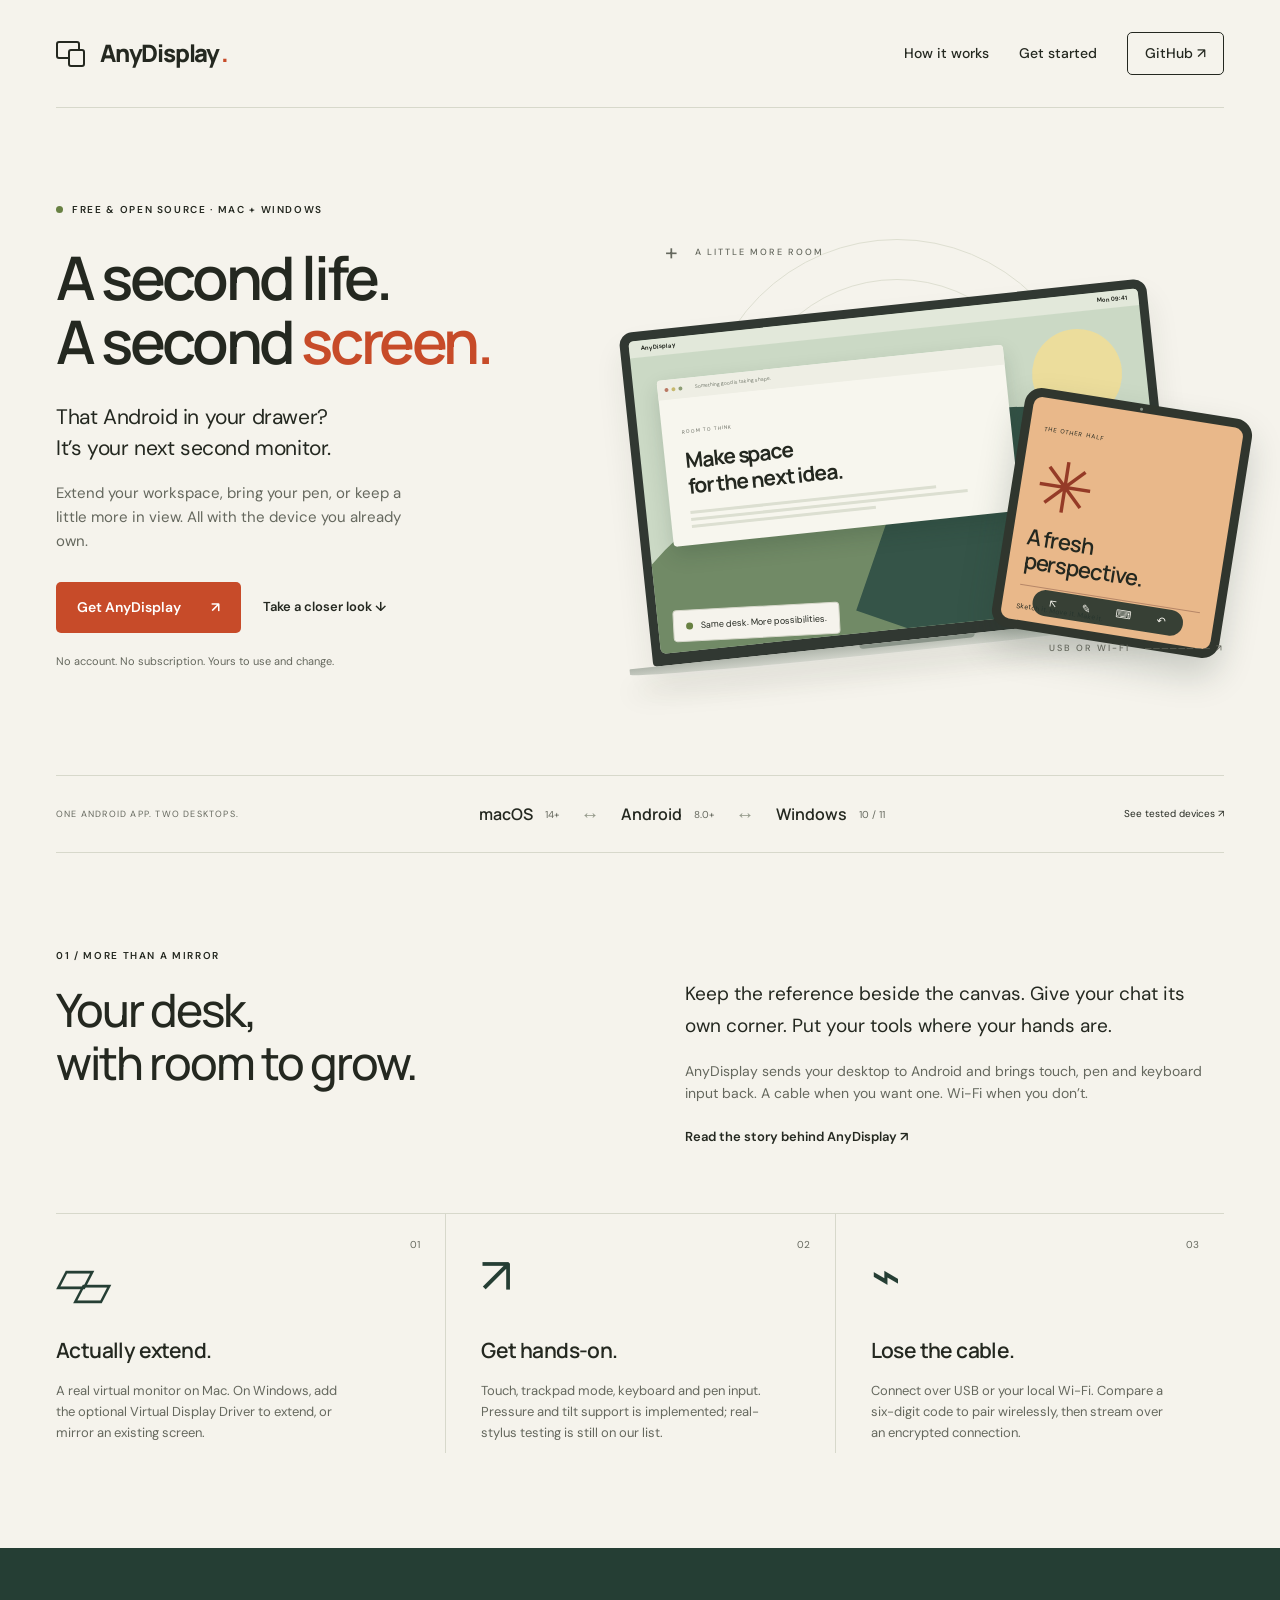
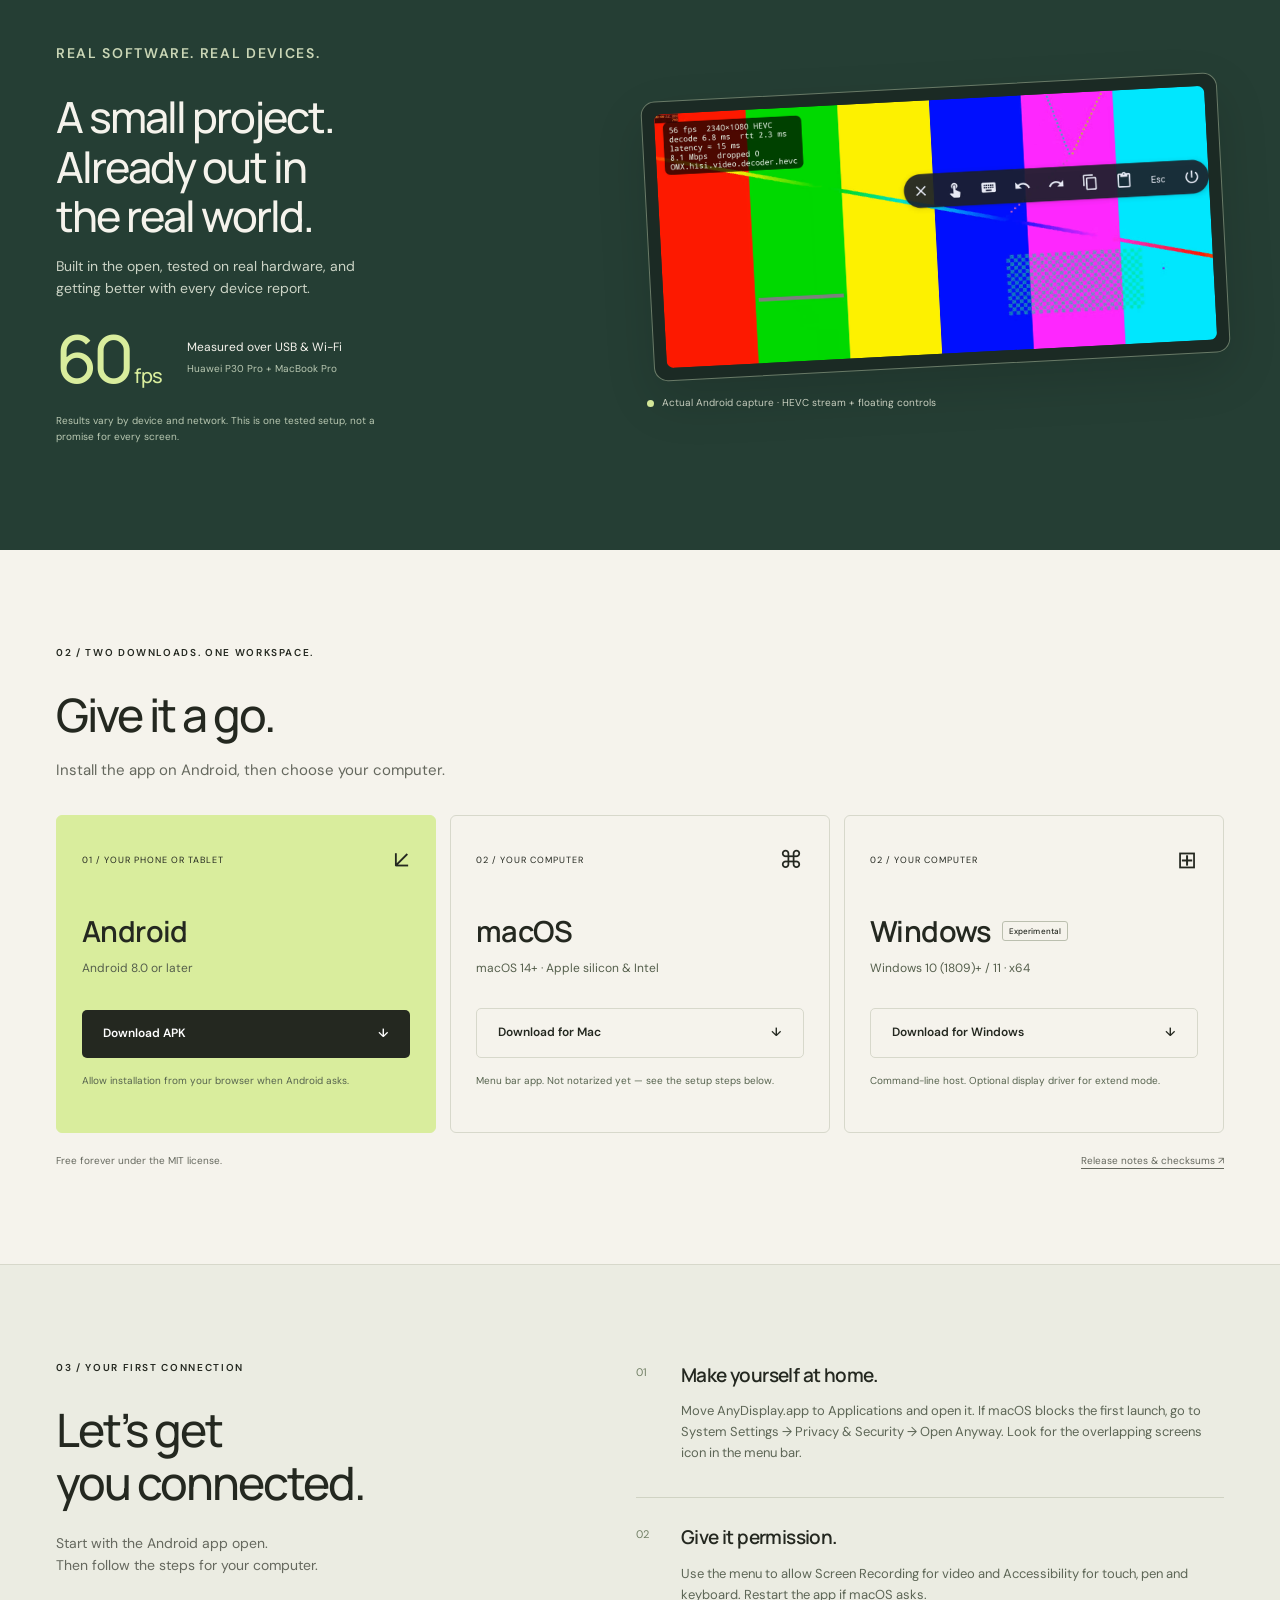
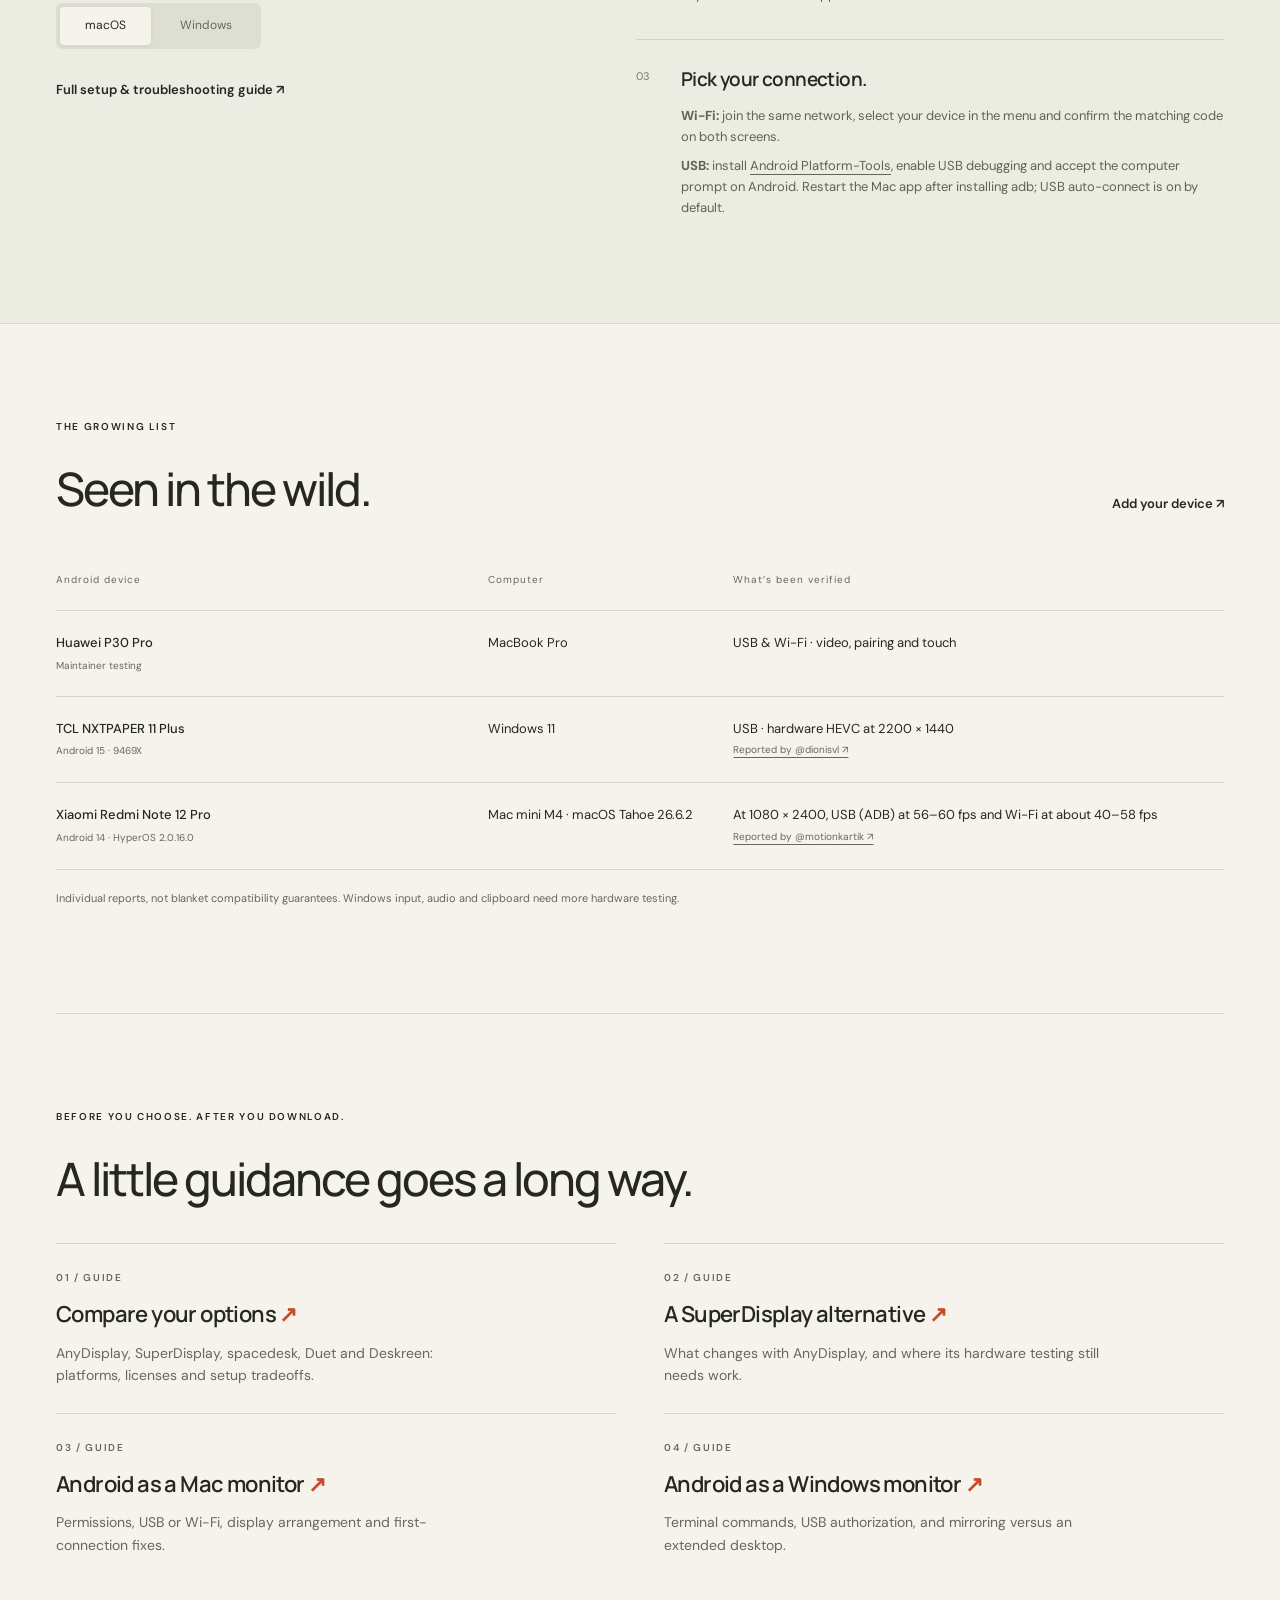
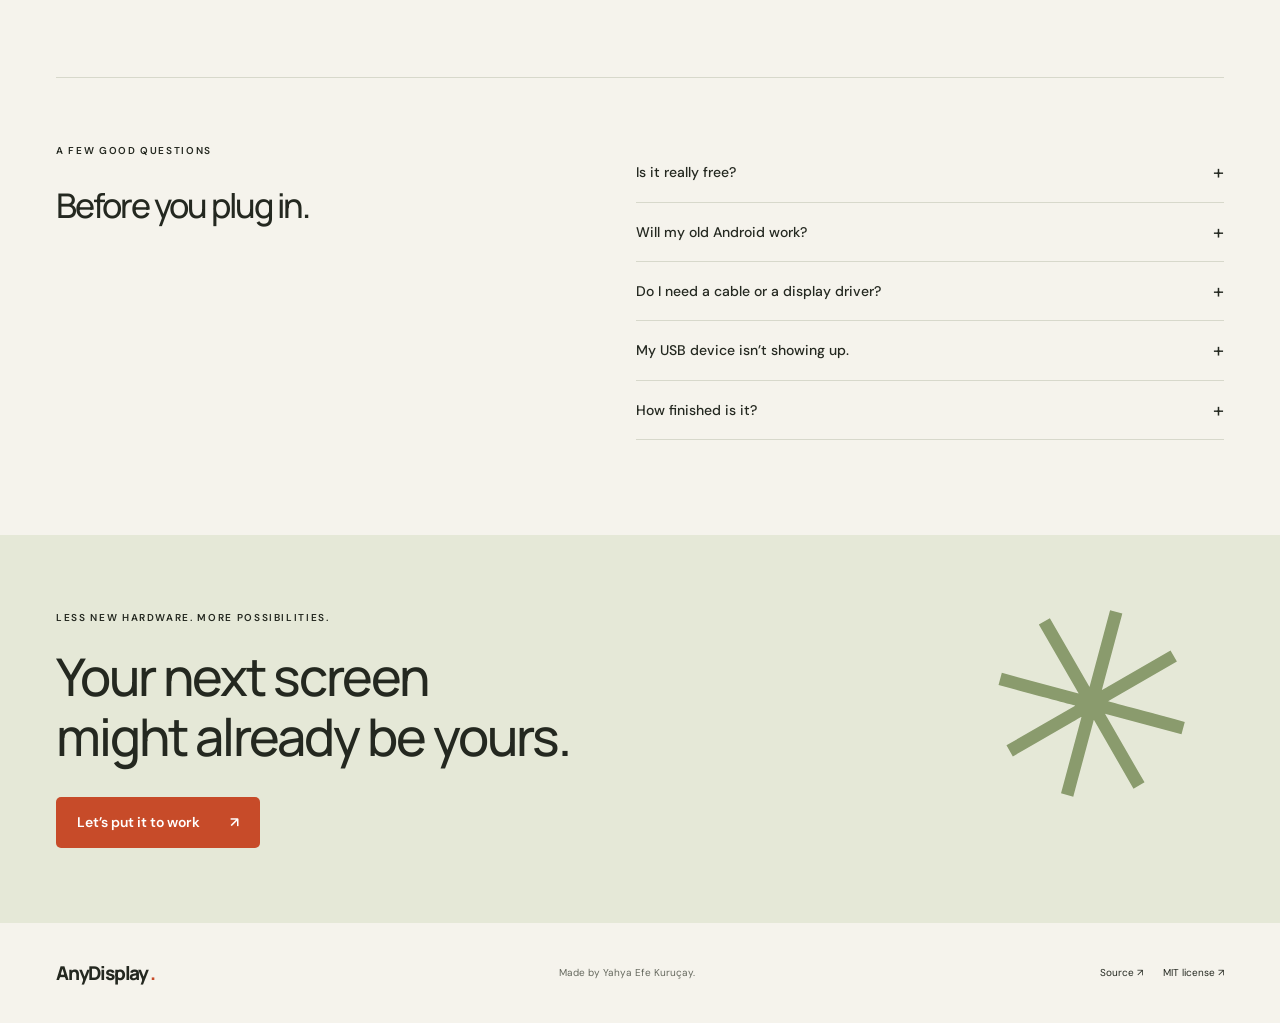
==== commit 7e37fcc3: "docs: record Redmi Note 12 Pro test results" ====
--- a/docs/index.html
+++ b/docs/index.html
@@ -486,6 +486,19 @@
                   >
                 </td>
               </tr>
+              <tr>
+                <th scope="row">
+                  Xiaomi Redmi Note 12 Pro<span>Android 14 · HyperOS 2.0.16.0</span>
+                </th>
+                <td>Mac mini M4 · macOS Tahoe 26.6.2</td>
+                <td>
+                  At 1080 × 2400, USB (ADB) at 56–60 fps and Wi-Fi at about
+                  40–58 fps<br /><a
+                    href="https://github.com/efekurucay/anydisplay/issues/6"
+                    >Reported by @motionkartik ↗</a
+                  >
+                </td>
+              </tr>
             </tbody>
           </table>
         </div>
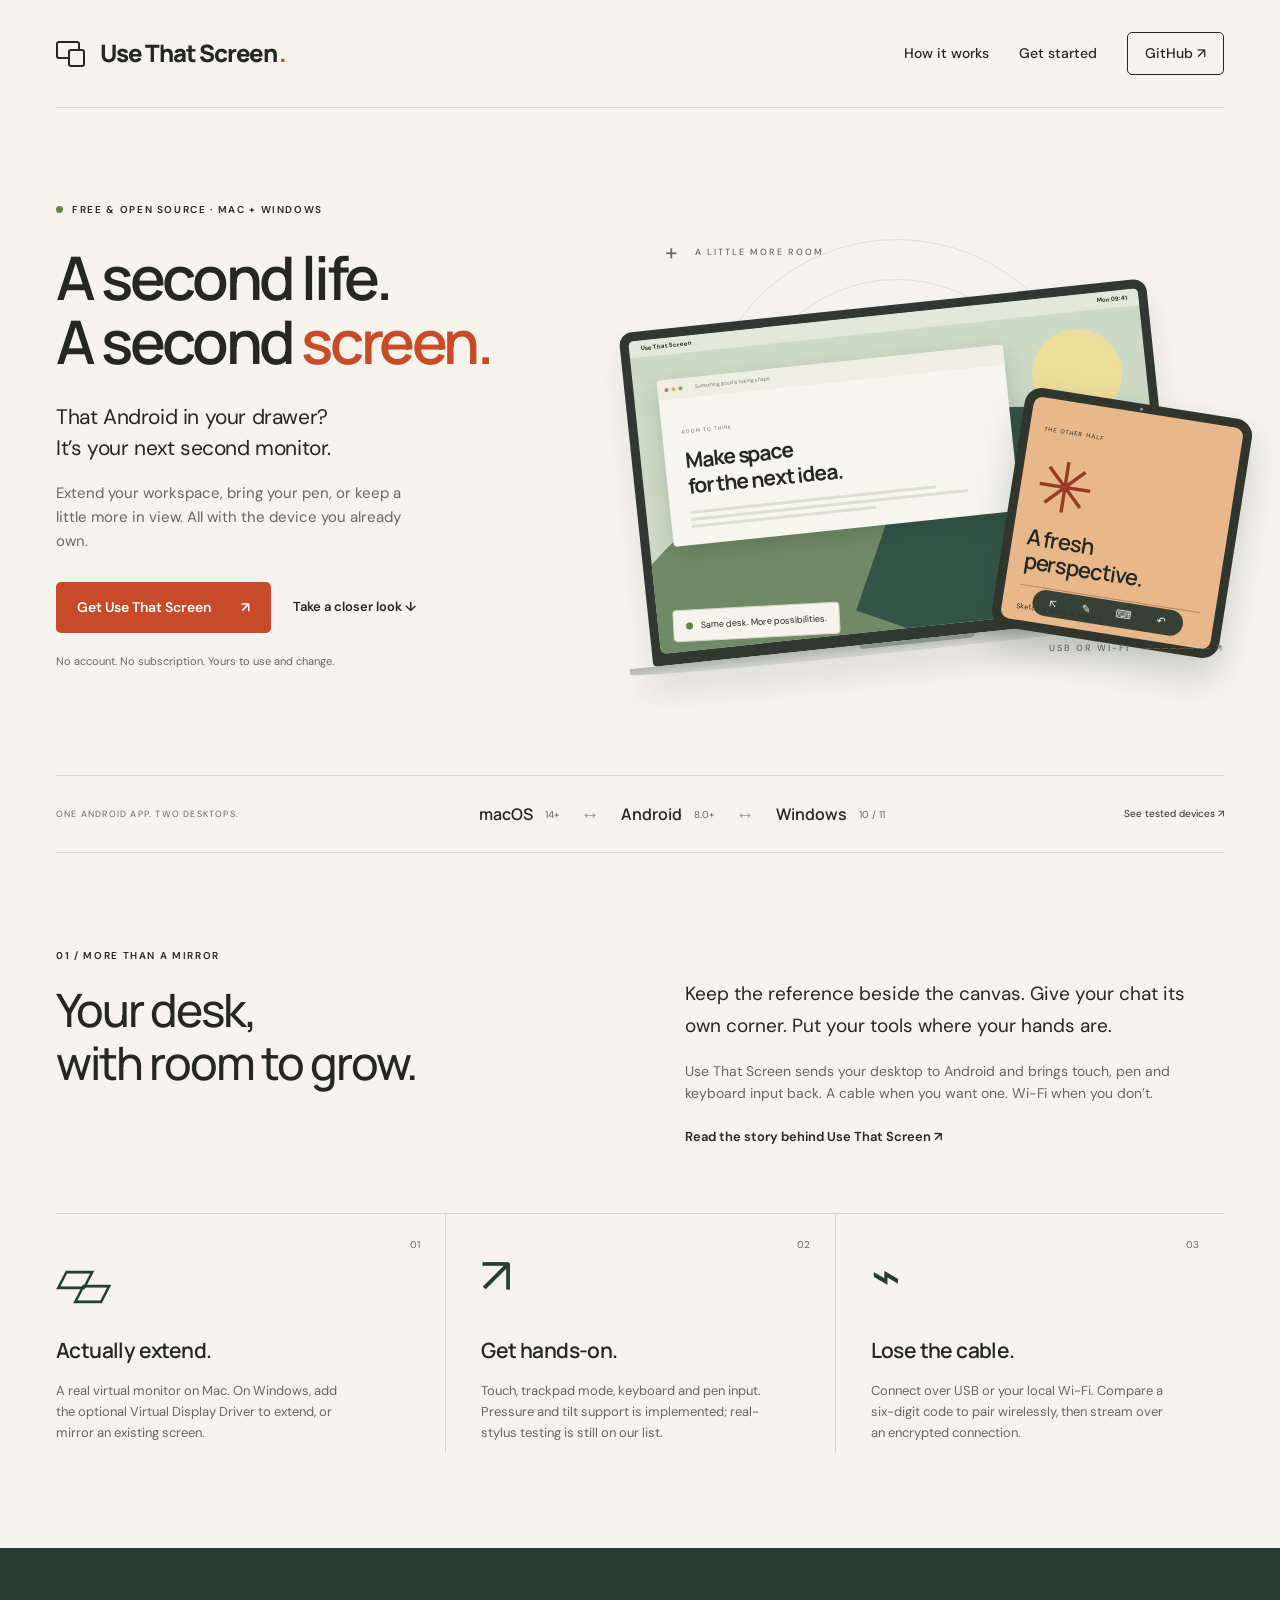
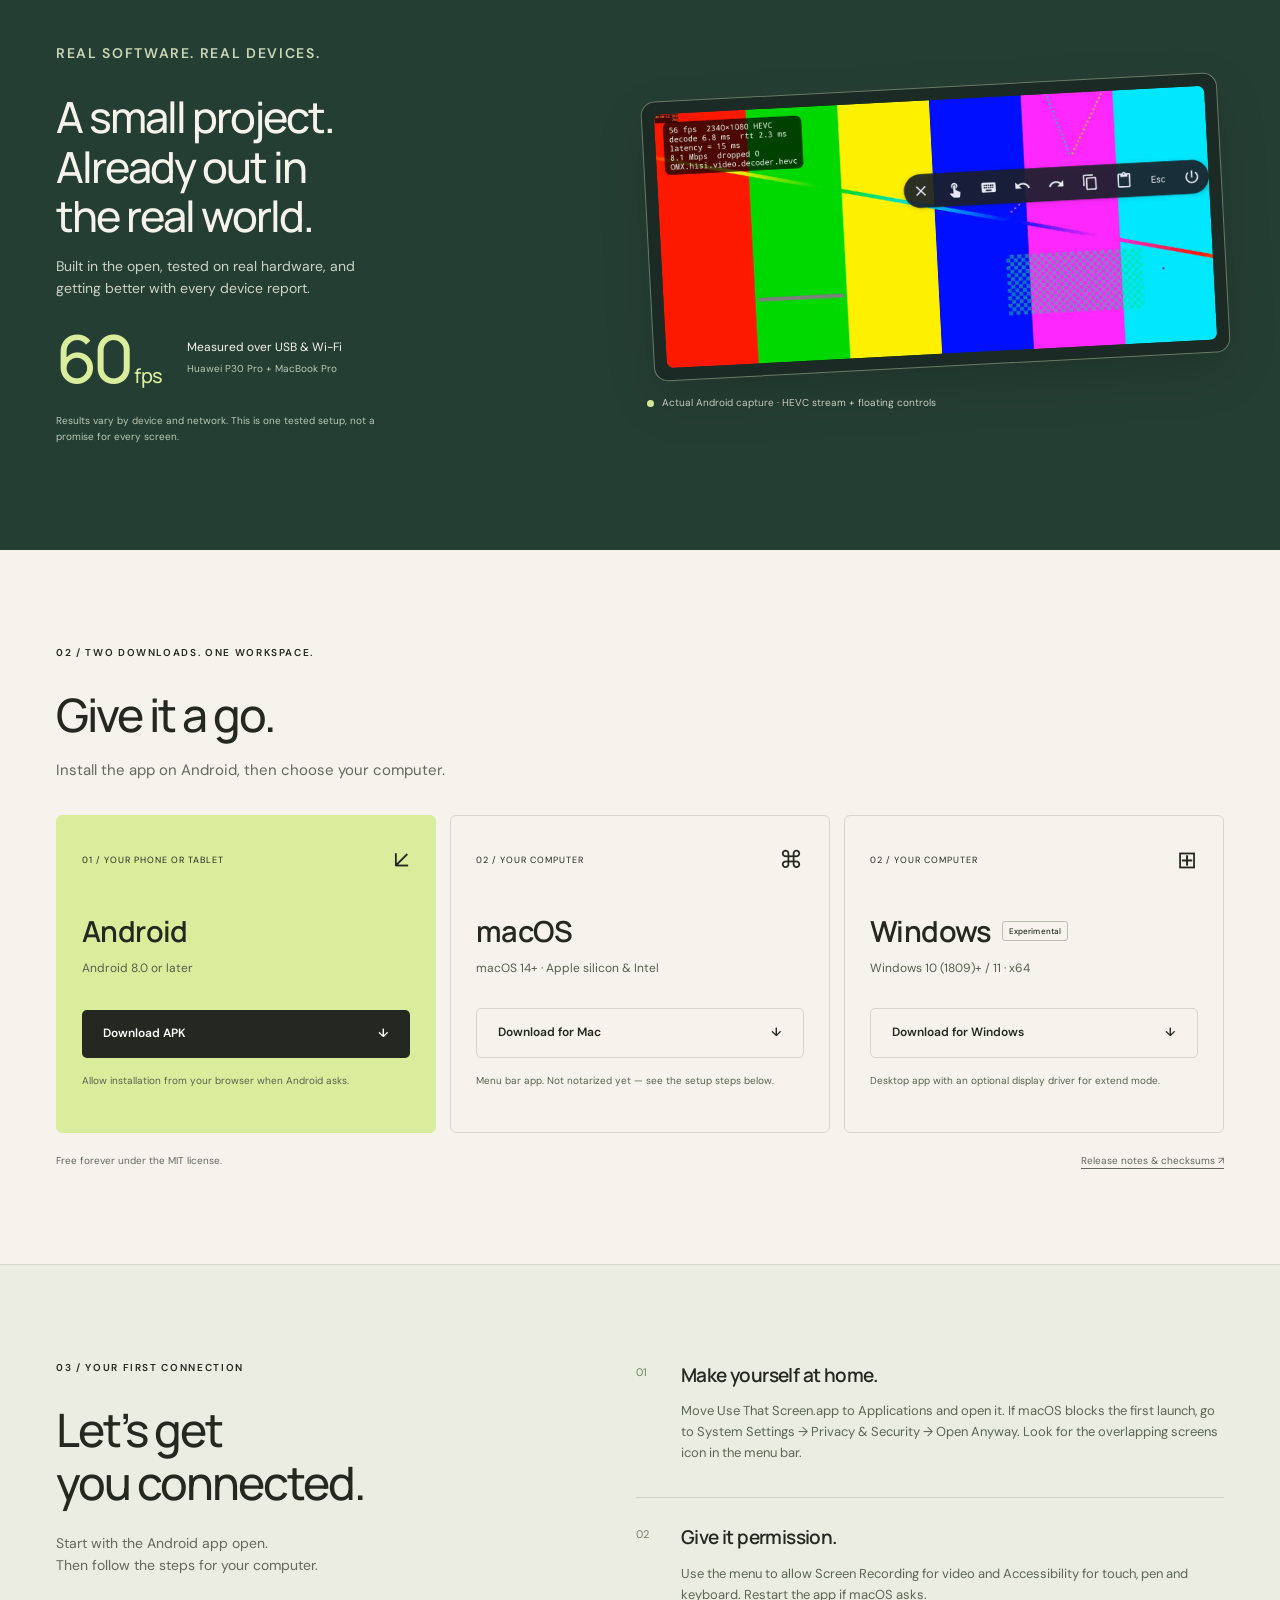
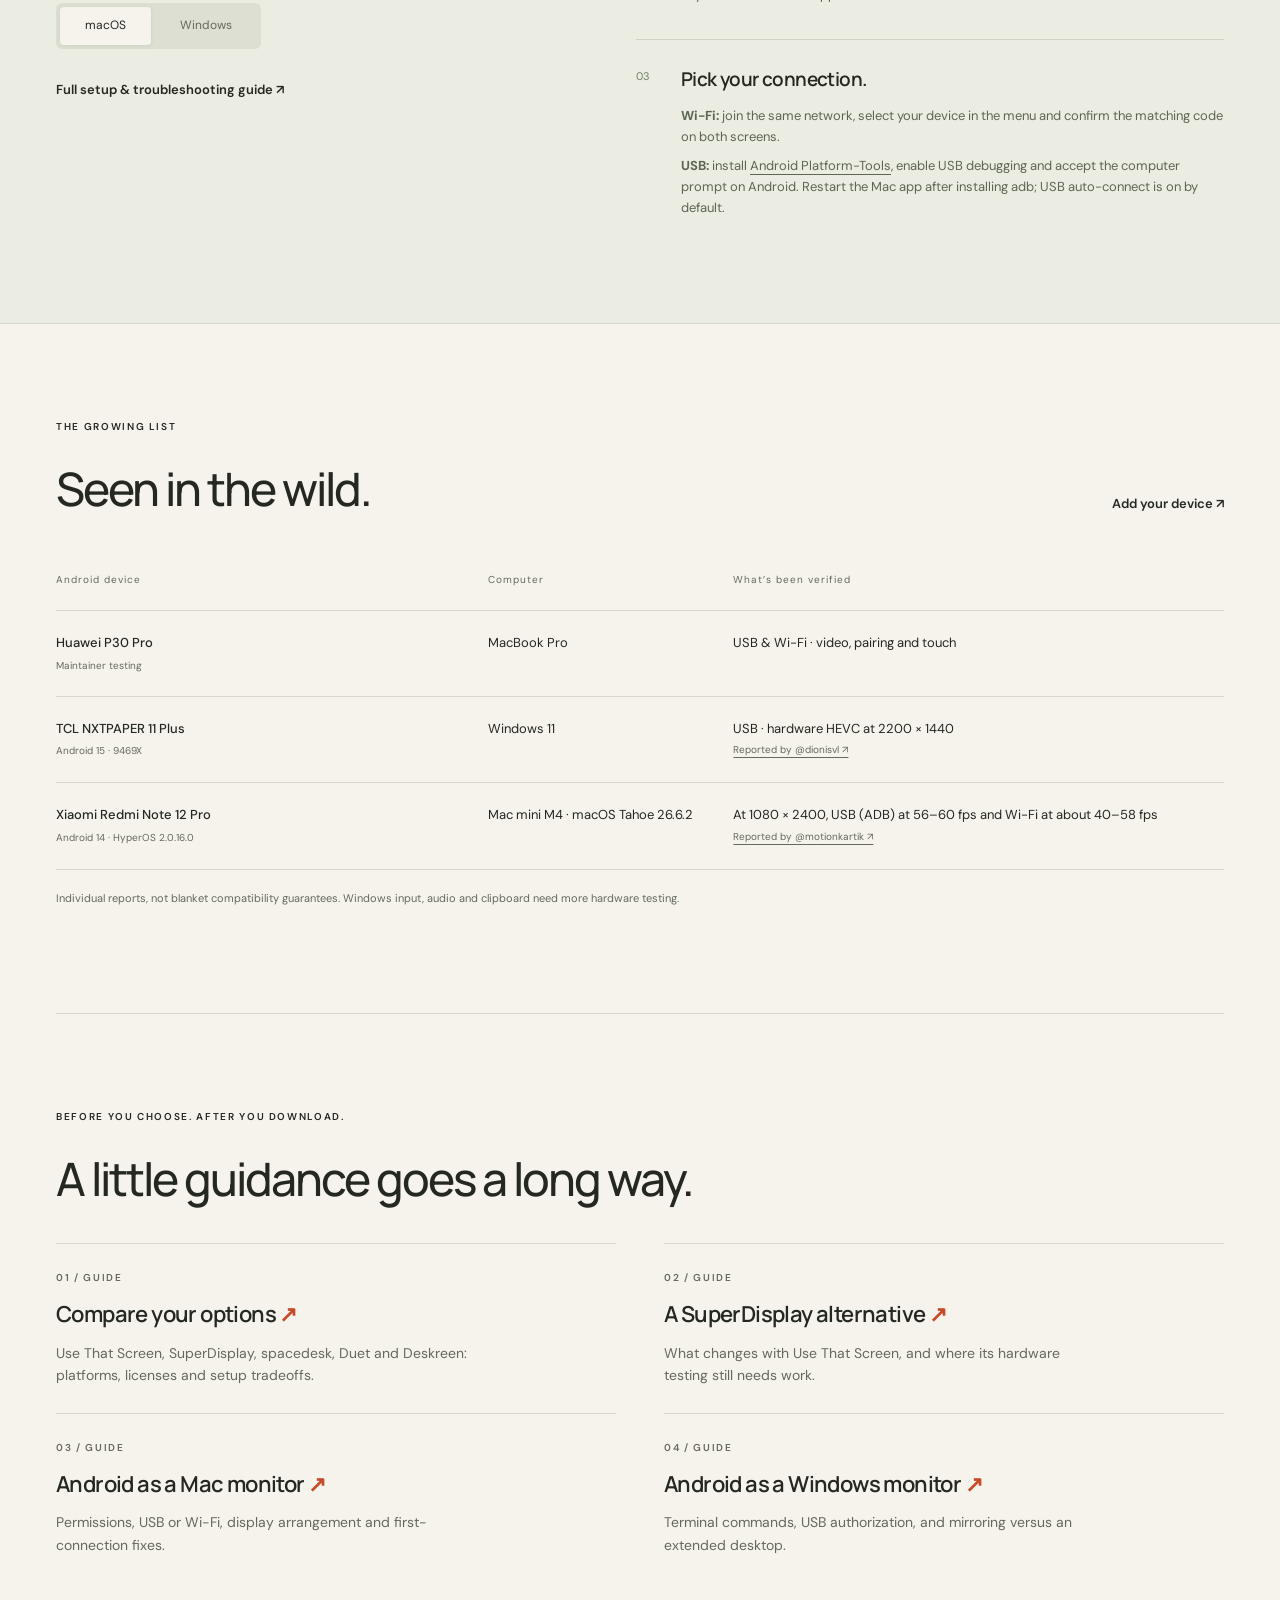
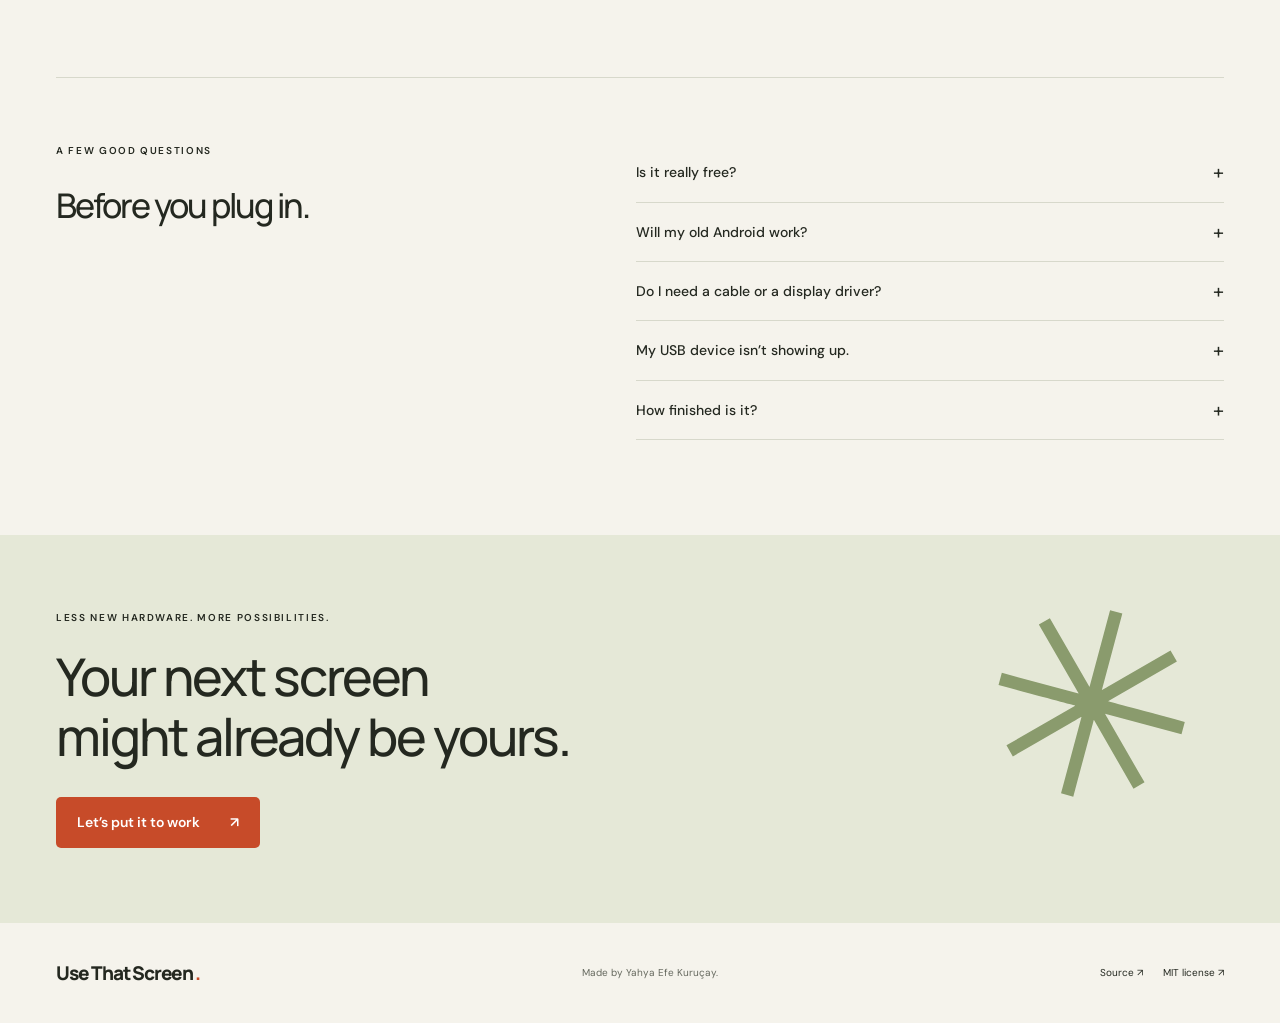
==== commit a8e5511d: "feat: rebrand as Use That Screen" ====
--- a/docs/index.html
+++ b/docs/index.html
@@ -4,18 +4,18 @@
     <meta charset="utf-8" />
     <meta name="viewport" content="width=device-width, initial-scale=1" />
     <title>
-      AnyDisplay — Free Android Second Monitor for Mac &amp; Windows
+      Use That Screen — Free Android Second Monitor for Mac &amp; Windows
     </title>
     <meta
       name="description"
       content="Turn an Android phone or tablet into a second screen for your Mac or Windows PC. USB or Wi-Fi. Free, open source, no account required."
     />
     <meta name="theme-color" content="#f5f3ec" />
-    <link rel="canonical" href="https://efekurucay.com/anydisplay/" />
+    <link rel="canonical" href="https://usethatscreen.com/" />
     <meta property="og:type" content="website" />
     <meta
       property="og:title"
-      content="AnyDisplay — A second life. A second screen."
+      content="Use That Screen — A second life. A second screen."
     />
     <meta
       property="og:description"
@@ -23,9 +23,9 @@
     />
     <meta
       property="og:image"
-      content="https://efekurucay.com/anydisplay/assets/social-preview.png"
+      content="https://usethatscreen.com/assets/social-preview.png"
     />
-    <meta property="og:url" content="https://efekurucay.com/anydisplay/" />
+    <meta property="og:url" content="https://usethatscreen.com/" />
     <meta name="twitter:card" content="summary_large_image" />
     <link rel="icon" href="assets/logo.svg" type="image/svg+xml" />
     <link rel="preconnect" href="https://fonts.googleapis.com" />
@@ -40,9 +40,10 @@
       {
         "@context": "https://schema.org",
         "@type": "SoftwareApplication",
-        "@id": "https://efekurucay.com/anydisplay/#software",
-        "name": "AnyDisplay",
-        "url": "https://efekurucay.com/anydisplay/",
+        "@id": "https://usethatscreen.com/#software",
+        "name": "Use That Screen",
+        "alternateName": "AnyDisplay",
+        "url": "https://usethatscreen.com/",
         "description": "Free, open-source Android second monitor for Mac and Windows, over USB or Wi-Fi.",
         "applicationCategory": "UtilitiesApplication",
         "operatingSystem": "Android 8.0+, macOS 14+, Windows 10 (1809)+ / 11",
@@ -54,7 +55,7 @@
           "url": "https://efekurucay.com/"
         },
         "offers": { "@type": "Offer", "price": "0", "priceCurrency": "USD" },
-        "image": "https://efekurucay.com/anydisplay/assets/social-preview.png"
+        "image": "https://usethatscreen.com/assets/social-preview.png"
       }
     </script>
     <link rel="stylesheet" href="assets/guides.css" />
@@ -62,9 +63,9 @@
   <body>
     <a class="skip" href="#main">Skip to content</a>
     <header class="header wrap">
-      <a class="brand" href="./" aria-label="AnyDisplay home"
+      <a class="brand" href="./" aria-label="Use That Screen home"
         ><span class="brand-mark" aria-hidden="true"><i></i><i></i></span
-        >AnyDisplay<span class="wordmark-dot">.</span></a
+        >Use That Screen<span class="wordmark-dot">.</span></a
       >
       <nav aria-label="Main navigation">
         <a href="#how-it-works">How it works</a><a href="#setup">Get started</a
@@ -89,7 +90,7 @@
           </p>
           <div class="hero-actions">
             <a class="button primary" href="#download"
-              >Get AnyDisplay <span aria-hidden="true">↗</span></a
+              >Get Use That Screen <span aria-hidden="true">↗</span></a
             ><a class="text-link" href="#how-it-works"
               >Take a closer look <span aria-hidden="true">↓</span></a
             >
@@ -112,7 +113,7 @@
             <div class="laptop-screen">
               <div class="desktop">
                 <div class="desktop-bar">
-                  <span>AnyDisplay</span><span>Mon 09:41</span>
+                  <span>Use That Screen</span><span>Mon 09:41</span>
                 </div>
                 <div class="sun"></div>
                 <div class="hill hill-back"></div>
@@ -174,14 +175,14 @@
             Put your tools where your hands are.
           </p>
           <p>
-            AnyDisplay sends your desktop to Android and brings touch, pen and
+            Use That Screen sends your desktop to Android and brings touch, pen and
             keyboard input back. A cable when you want one. Wi-Fi when you
             don’t.
           </p>
           <a
             class="text-link"
             href="https://efekurucay.com/en/2026/10/anydisplay/"
-            >Read the story behind AnyDisplay ↗</a
+            >Read the story behind Use That Screen ↗</a
           >
         </div>
       </section>
@@ -248,7 +249,7 @@
                 width="1400"
                 height="646"
                 loading="lazy"
-                alt="Actual AnyDisplay test stream on Android showing 56 fps, HEVC decoding, and the touch toolbar"
+                alt="Actual Use That Screen test stream on Android showing 56 fps, HEVC decoding, and the touch toolbar"
               />
             </div>
             <figcaption>
@@ -303,11 +304,10 @@
             <p>Windows 10 (1809)+ / 11 · x64</p>
             <a
               class="button outline"
-              href="https://github.com/efekurucay/anydisplay/releases/latest/download/AnyDisplay-windows-x64.zip"
+              href="https://github.com/efekurucay/anydisplay/releases/latest/download/AnyDisplay-windows-x64-setup.exe"
               >Download for Windows <span aria-hidden="true">↓</span></a
             ><small
-              >Command-line host. Optional display driver for extend
-              mode.</small
+              >Desktop app with an optional display driver for extend mode.</small
             >
           </article>
         </div>
@@ -354,7 +354,7 @@
                 <li>
                   <h3>Make yourself at home.</h3>
                   <p>
-                    Move AnyDisplay.app to Applications and open it. If macOS
+                    Move Use That Screen.app to Applications and open it. If macOS
                     blocks the first launch, go to System Settings → Privacy &
                     Security → Open Anyway. Look for the overlapping screens
                     icon in the menu bar.
@@ -390,12 +390,11 @@
             <div data-guide="windows" hidden>
               <ol>
                 <li>
-                  <h3>Unzip and open a terminal.</h3>
-                  <p>
-                    Extract the Windows download. Open PowerShell in the folder
-                    containing anydisplay-win.exe.
-                  </p>
-                  <pre><code>.\anydisplay-win.exe list</code></pre>
+                  <h3>Install and open the app.</h3>
+                  <p>
+                    Run the Windows installer and open Use That Screen from the
+                    Start menu. Keep the Android app open.
+                  </p>
                 </li>
                 <li>
                   <h3>Connect your device.</h3>
@@ -405,14 +404,13 @@
                       href="https://developer.android.com/tools/releases/platform-tools"
                       >Android Platform-Tools</a
                     >, enable USB debugging, unlock Android and allow this
-                    computer.
-                  </p>
-                  <pre><code>.\anydisplay-win.exe usb</code></pre>
-                  <p>
-                    <strong>Wi-Fi:</strong> use the Android app’s IP address and
-                    confirm the code on both screens.
-                  </p>
-                  <pre><code>.\anydisplay-win.exe connect &lt;device-IP&gt;</code></pre>
+                    computer. Select the device under USB.
+                  </p>
+                  <p>
+                    <strong>Wi-Fi:</strong> select the device under Wi-Fi or
+                    enter the address shown on Android, then confirm the
+                    matching code on both screens.
+                  </p>
                 </li>
                 <li>
                   <h3>Mirror now. Extend if you like.</h3>
@@ -515,7 +513,7 @@
             ><span class="eyebrow">01 / GUIDE</span>
             <h3>Compare your options <span aria-hidden="true">↗</span></h3>
             <p>
-              AnyDisplay, SuperDisplay, spacedesk, Duet and Deskreen: platforms,
+              Use That Screen, SuperDisplay, spacedesk, Duet and Deskreen: platforms,
               licenses and setup tradeoffs.
             </p></a
           ><a class="guide-card" href="superdisplay-alternative/"
@@ -524,7 +522,7 @@
               A SuperDisplay alternative <span aria-hidden="true">↗</span>
             </h3>
             <p>
-              What changes with AnyDisplay, and where its hardware testing still
+              What changes with Use That Screen, and where its hardware testing still
               needs work.
             </p></a
           ><a class="guide-card" href="android-second-monitor-mac/"
@@ -555,7 +553,7 @@
           <details>
             <summary>Is it really free?</summary>
             <p>
-              Yes. AnyDisplay is MIT-licensed open source. There are no ads,
+              Yes. Use That Screen is MIT-licensed open source. There are no ads,
               accounts or subscriptions. Download it, inspect it, change it.
             </p>
           </details>
@@ -616,7 +614,7 @@
     </main>
     <footer class="wrap">
       <a class="brand" href="./"
-        >AnyDisplay<span class="wordmark-dot">.</span></a
+        >Use That Screen<span class="wordmark-dot">.</span></a
       >
       <p>Made by <a href="https://efekurucay.com">Yahya Efe Kuruçay</a>.</p>
       <div>
--- a/docs/assets/site.css
+++ b/docs/assets/site.css
@@ -77,6 +77,7 @@
   font-weight: 800;
   letter-spacing: -1.2px;
   text-decoration: none;
+  white-space: nowrap;
   display: flex;
   align-items: center;
   gap: 10px;
@@ -89,6 +90,7 @@
   position: relative;
   width: 31px;
   height: 29px;
+  flex: none;
   display: inline-block;
   margin-right: 3px;
 }
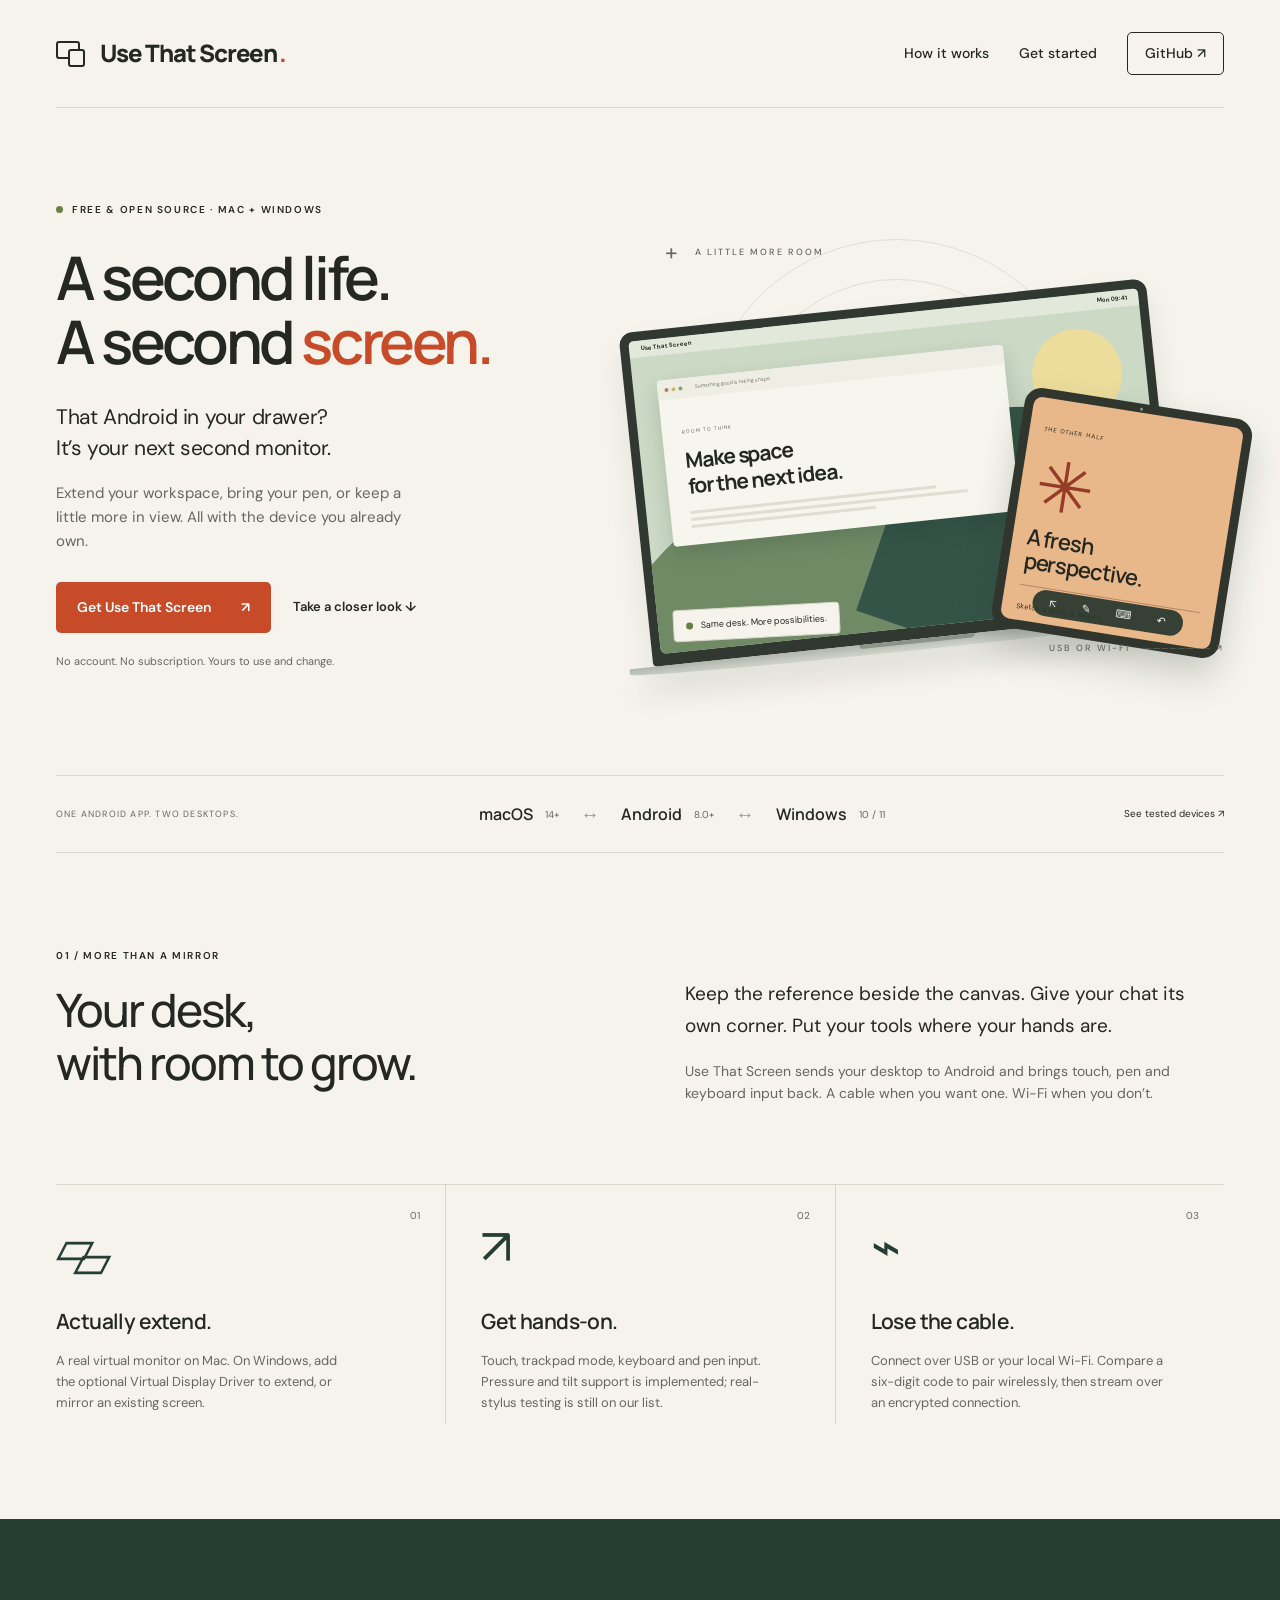
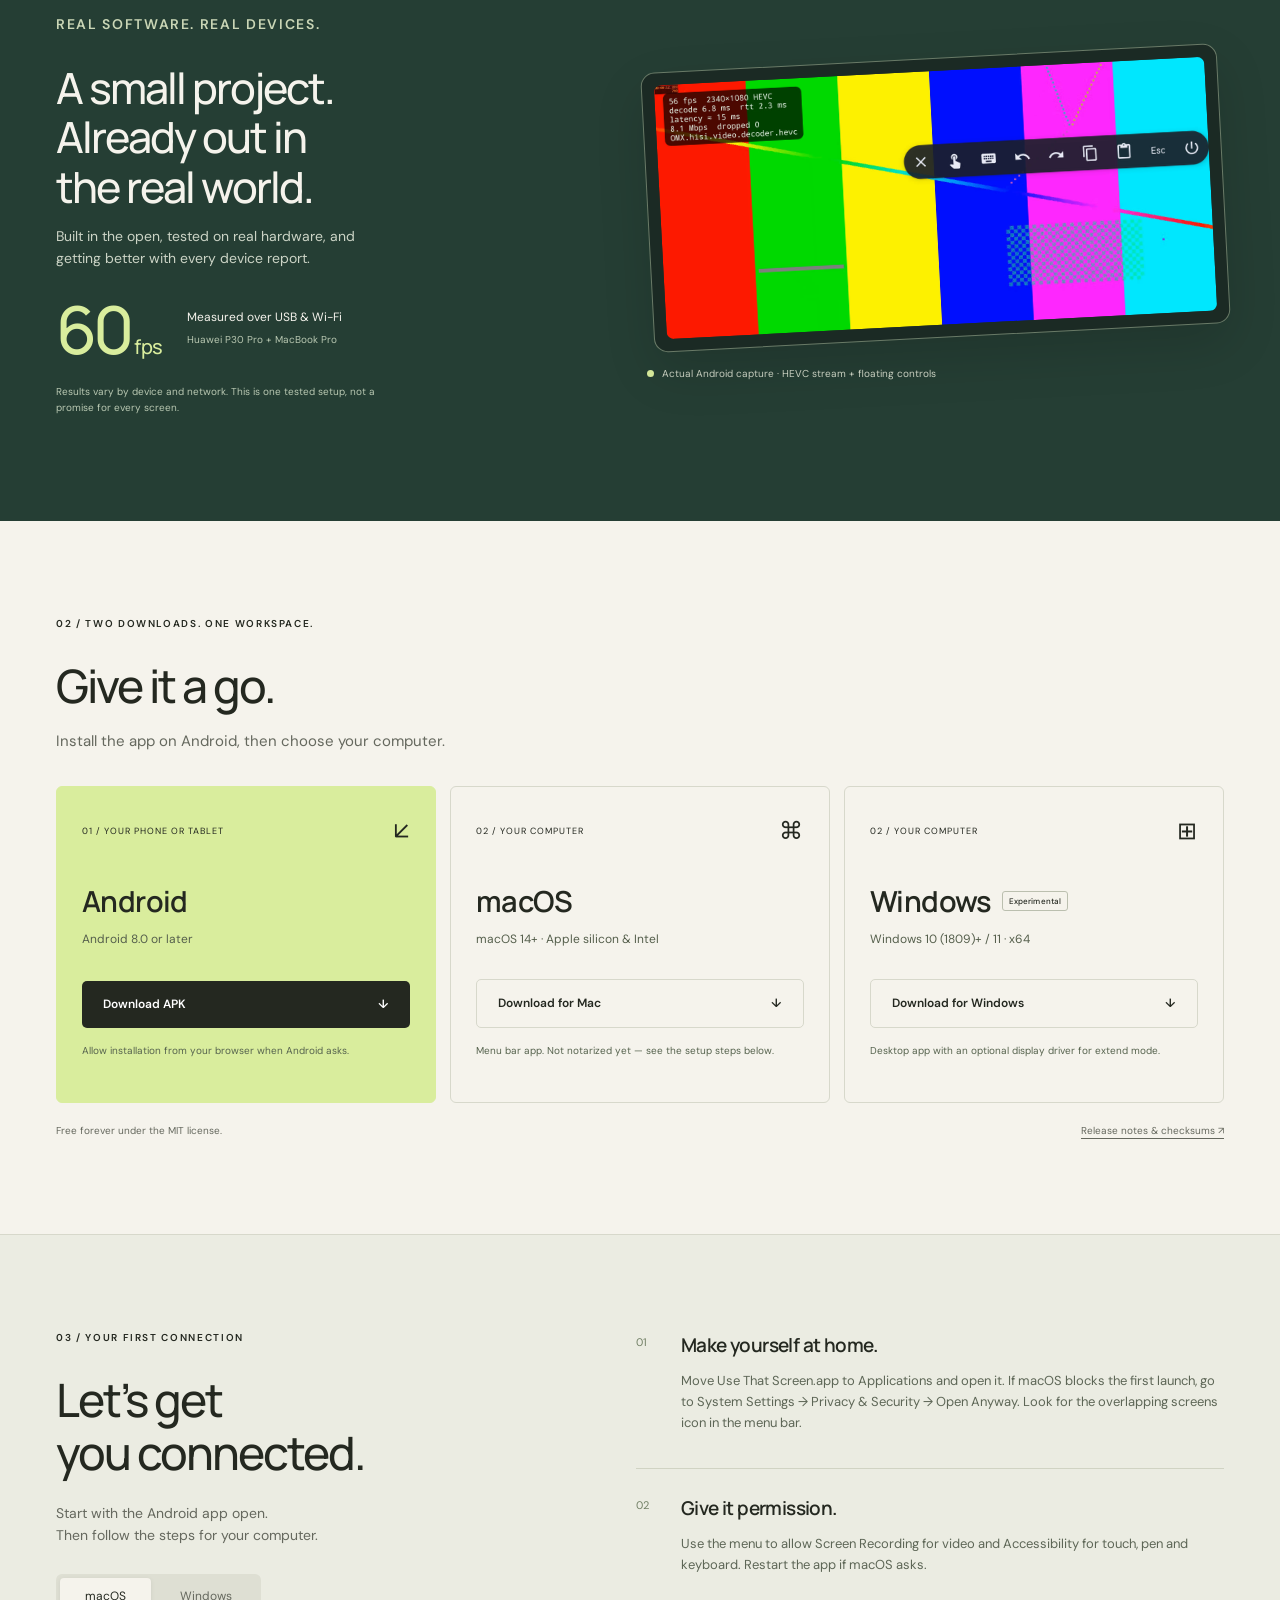
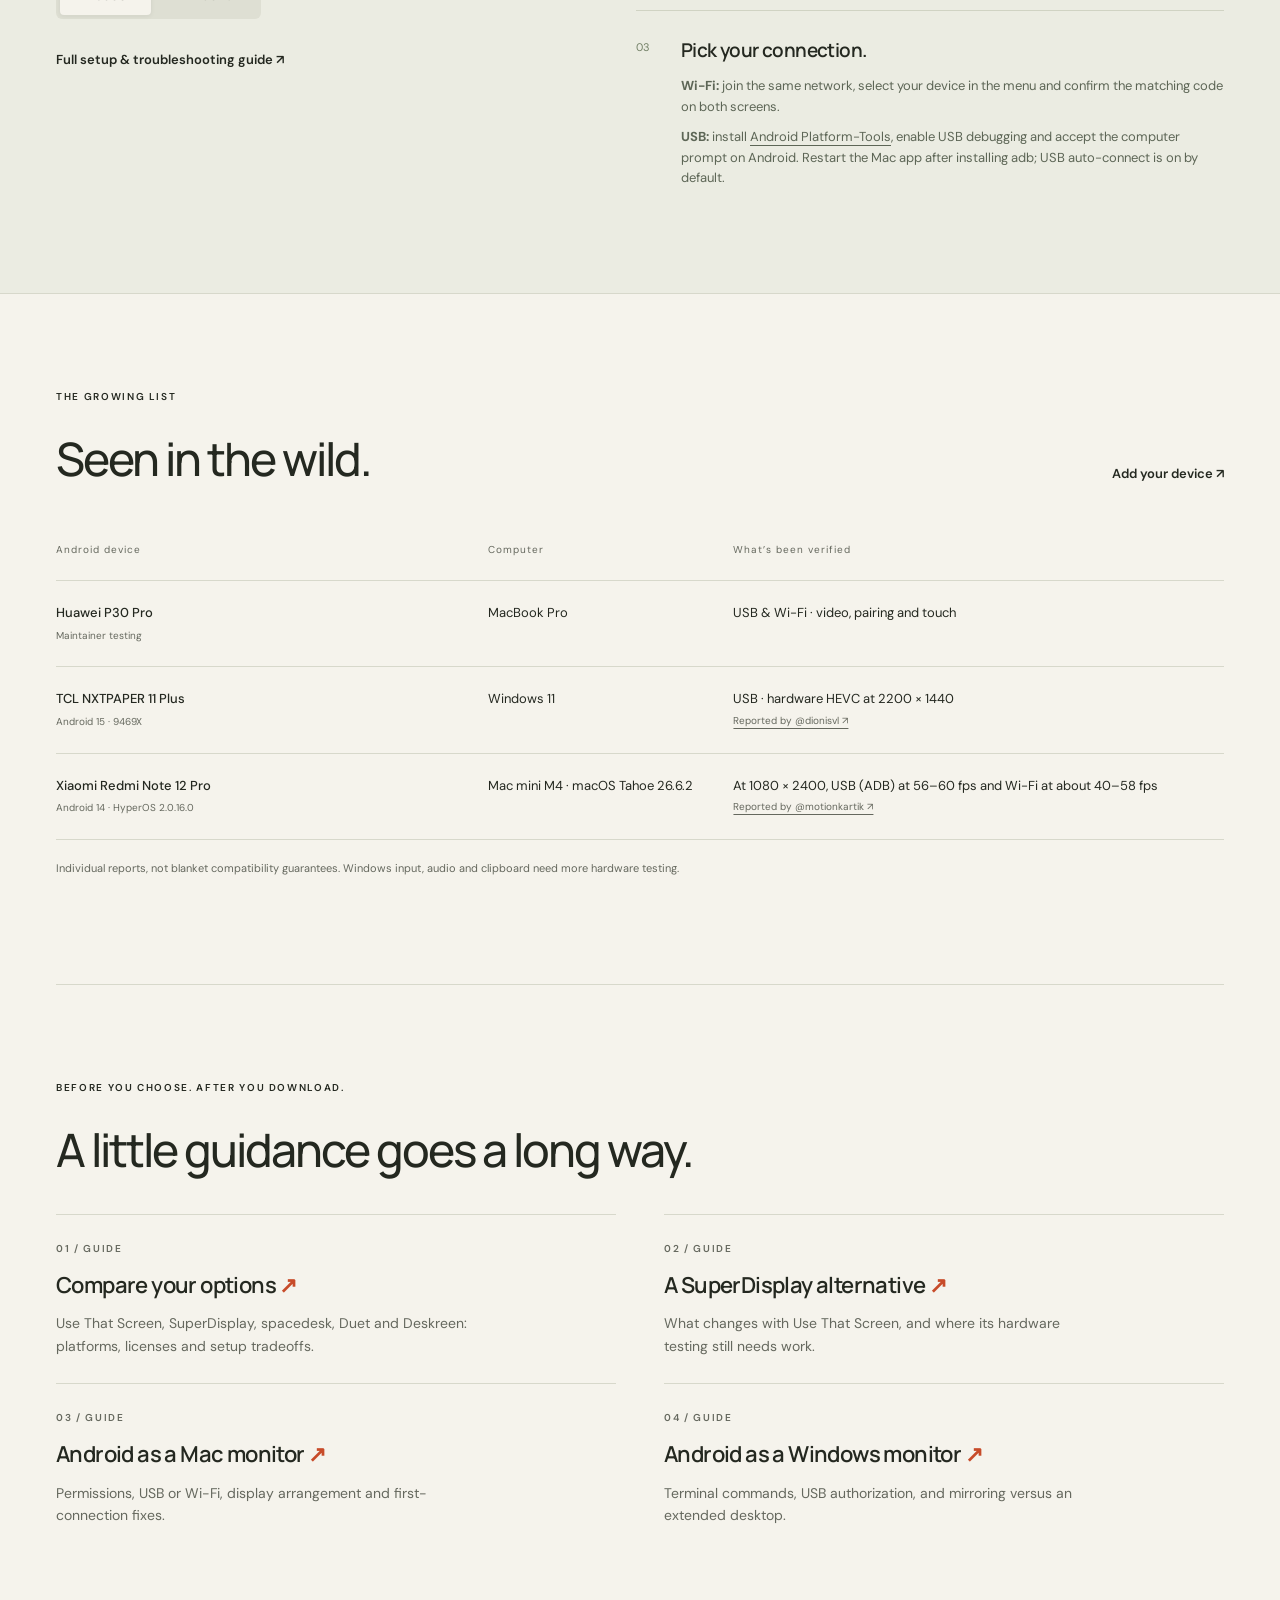
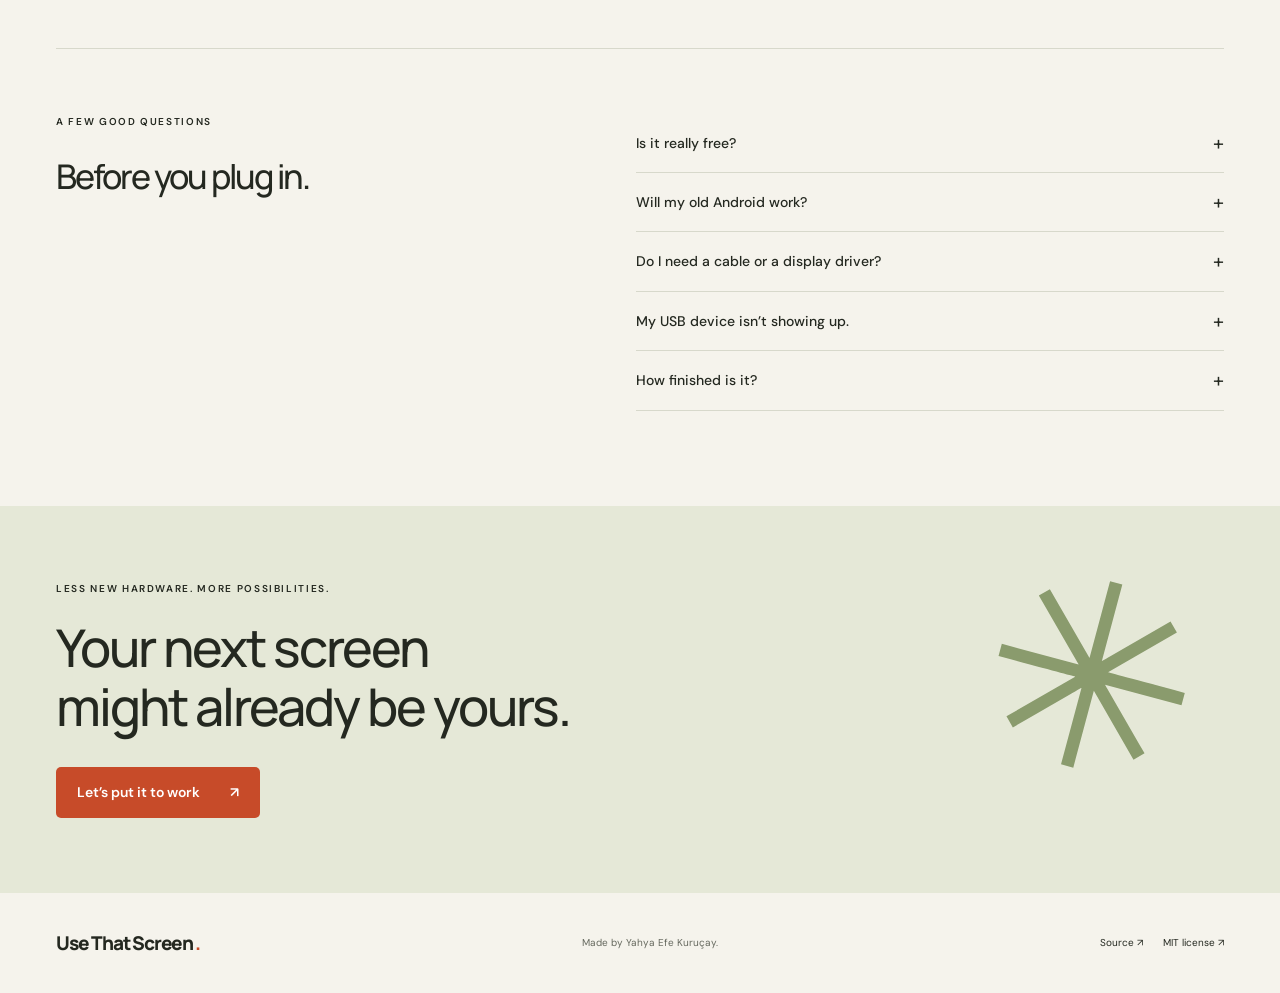
==== commit 5e96e289: "feat: complete Use That Screen rename" ====
--- a/docs/index.html
+++ b/docs/index.html
@@ -42,13 +42,12 @@
         "@type": "SoftwareApplication",
         "@id": "https://usethatscreen.com/#software",
         "name": "Use That Screen",
-        "alternateName": "AnyDisplay",
         "url": "https://usethatscreen.com/",
         "description": "Free, open-source Android second monitor for Mac and Windows, over USB or Wi-Fi.",
         "applicationCategory": "UtilitiesApplication",
         "operatingSystem": "Android 8.0+, macOS 14+, Windows 10 (1809)+ / 11",
-        "license": "https://github.com/efekurucay/anydisplay/blob/main/LICENSE",
-        "downloadUrl": "https://github.com/efekurucay/anydisplay/releases/latest",
+        "license": "https://github.com/efekurucay/usethatscreen/blob/main/LICENSE",
+        "downloadUrl": "https://github.com/efekurucay/usethatscreen/releases/latest",
         "author": {
           "@type": "Person",
           "name": "Yahya Efe Kuruçay",
@@ -69,7 +68,7 @@
       >
       <nav aria-label="Main navigation">
         <a href="#how-it-works">How it works</a><a href="#setup">Get started</a
-        ><a class="github-link" href="https://github.com/efekurucay/anydisplay"
+        ><a class="github-link" href="https://github.com/efekurucay/usethatscreen"
           >GitHub <span aria-hidden="true">↗</span></a
         >
       </nav>
@@ -179,11 +178,6 @@
             keyboard input back. A cable when you want one. Wi-Fi when you
             don’t.
           </p>
-          <a
-            class="text-link"
-            href="https://efekurucay.com/en/2026/10/anydisplay/"
-            >Read the story behind Use That Screen ↗</a
-          >
         </div>
       </section>
       <section class="features wrap" aria-label="Features">
@@ -275,7 +269,7 @@
             <p>Android 8.0 or later</p>
             <a
               class="button dark"
-              href="https://github.com/efekurucay/anydisplay/releases/latest/download/AnyDisplay.apk"
+              href="https://github.com/efekurucay/usethatscreen/releases/latest/download/UseThatScreen.apk"
               >Download APK <span aria-hidden="true">↓</span></a
             ><small
               >Allow installation from your browser when Android asks.</small
@@ -289,7 +283,7 @@
             <p>macOS 14+ · Apple silicon & Intel</p>
             <a
               class="button outline"
-              href="https://github.com/efekurucay/anydisplay/releases/latest/download/AnyDisplay-macOS.zip"
+              href="https://github.com/efekurucay/usethatscreen/releases/latest/download/UseThatScreen-macOS.zip"
               >Download for Mac <span aria-hidden="true">↓</span></a
             ><small
               >Menu bar app. Not notarized yet — see the setup steps
@@ -304,7 +298,7 @@
             <p>Windows 10 (1809)+ / 11 · x64</p>
             <a
               class="button outline"
-              href="https://github.com/efekurucay/anydisplay/releases/latest/download/AnyDisplay-windows-x64-setup.exe"
+              href="https://github.com/efekurucay/usethatscreen/releases/latest/download/UseThatScreen-windows-x64-setup.exe"
               >Download for Windows <span aria-hidden="true">↓</span></a
             ><small
               >Desktop app with an optional display driver for extend mode.</small
@@ -313,7 +307,7 @@
         </div>
         <div class="download-foot">
           <span>Free forever under the MIT license.</span
-          ><a href="https://github.com/efekurucay/anydisplay/releases/latest"
+          ><a href="https://github.com/efekurucay/usethatscreen/releases/latest"
             >Release notes & checksums ↗</a
           >
         </div>
@@ -344,7 +338,7 @@
             </div>
             <a
               class="text-link"
-              href="https://github.com/efekurucay/anydisplay/blob/main/docs/SETUP.md"
+              href="https://github.com/efekurucay/usethatscreen/blob/main/docs/SETUP.md"
               >Full setup & troubleshooting guide ↗</a
             >
           </div>
@@ -418,7 +412,7 @@
                     The host mirrors a monitor by default. For a separate
                     workspace, install the optional
                     <a
-                      href="https://github.com/efekurucay/anydisplay/blob/main/windows/README.md#extra-monitor-virtual-display-driver-setup"
+                      href="https://github.com/efekurucay/usethatscreen/blob/main/windows/README.md#extra-monitor-virtual-display-driver-setup"
                       >Virtual Display Driver</a
                     >
                     and arrange it in Windows display settings.
@@ -430,7 +424,7 @@
               ><p>
                 For Windows instructions, open the
                 <a
-                  href="https://github.com/efekurucay/anydisplay/blob/main/docs/SETUP.md"
+                  href="https://github.com/efekurucay/usethatscreen/blob/main/docs/SETUP.md"
                   >full setup guide</a
                 >.
               </p></noscript
@@ -446,7 +440,7 @@
           </div>
           <a
             class="text-link"
-            href="https://github.com/efekurucay/anydisplay/issues/new?template=device_report.yml"
+            href="https://github.com/efekurucay/usethatscreen/issues/new?template=device_report.yml"
             >Add your device ↗</a
           >
         </div>
@@ -479,7 +473,7 @@
                 <td>Windows 11</td>
                 <td>
                   USB · hardware HEVC at 2200 × 1440<br /><a
-                    href="https://github.com/efekurucay/anydisplay/pull/3"
+                    href="https://github.com/efekurucay/usethatscreen/pull/3"
                     >Reported by @dionisvl ↗</a
                   >
                 </td>
@@ -492,7 +486,7 @@
                 <td>
                   At 1080 × 2400, USB (ADB) at 56–60 fps and Wi-Fi at about
                   40–58 fps<br /><a
-                    href="https://github.com/efekurucay/anydisplay/issues/6"
+                    href="https://github.com/efekurucay/usethatscreen/issues/6"
                     >Reported by @motionkartik ↗</a
                   >
                 </td>
@@ -583,7 +577,7 @@
               <code>device</code>. For a device with an empty serial, keep only
               one USB Android device attached. See the
               <a
-                href="https://github.com/efekurucay/anydisplay/blob/main/docs/SETUP.md"
+                href="https://github.com/efekurucay/usethatscreen/blob/main/docs/SETUP.md"
                 >troubleshooting guide</a
               >.
             </p>
@@ -595,7 +589,7 @@
               real hardware, and we now have our first Windows hardware report.
               The Mac app is not notarized, Windows is experimental, and
               physical stylus testing is still needed.
-              <a href="https://github.com/efekurucay/anydisplay#status"
+              <a href="https://github.com/efekurucay/usethatscreen#status"
                 >See the current status.</a
               >
             </p>
@@ -618,8 +612,8 @@
       >
       <p>Made by <a href="https://efekurucay.com">Yahya Efe Kuruçay</a>.</p>
       <div>
-        <a href="https://github.com/efekurucay/anydisplay">Source ↗</a
-        ><a href="https://github.com/efekurucay/anydisplay/blob/main/LICENSE"
+        <a href="https://github.com/efekurucay/usethatscreen">Source ↗</a
+        ><a href="https://github.com/efekurucay/usethatscreen/blob/main/LICENSE"
           >MIT license ↗</a
         >
       </div>
--- a/docs/assets/site.css
+++ b/docs/assets/site.css
@@ -1105,9 +1105,10 @@
   }
   .header {
     height: 80px;
+    column-gap: 14px;
   }
   .brand {
-    font-size: 22px;
+    font-size: clamp(18px, 5vw, 22px);
   }
   nav {
     gap: 16px;
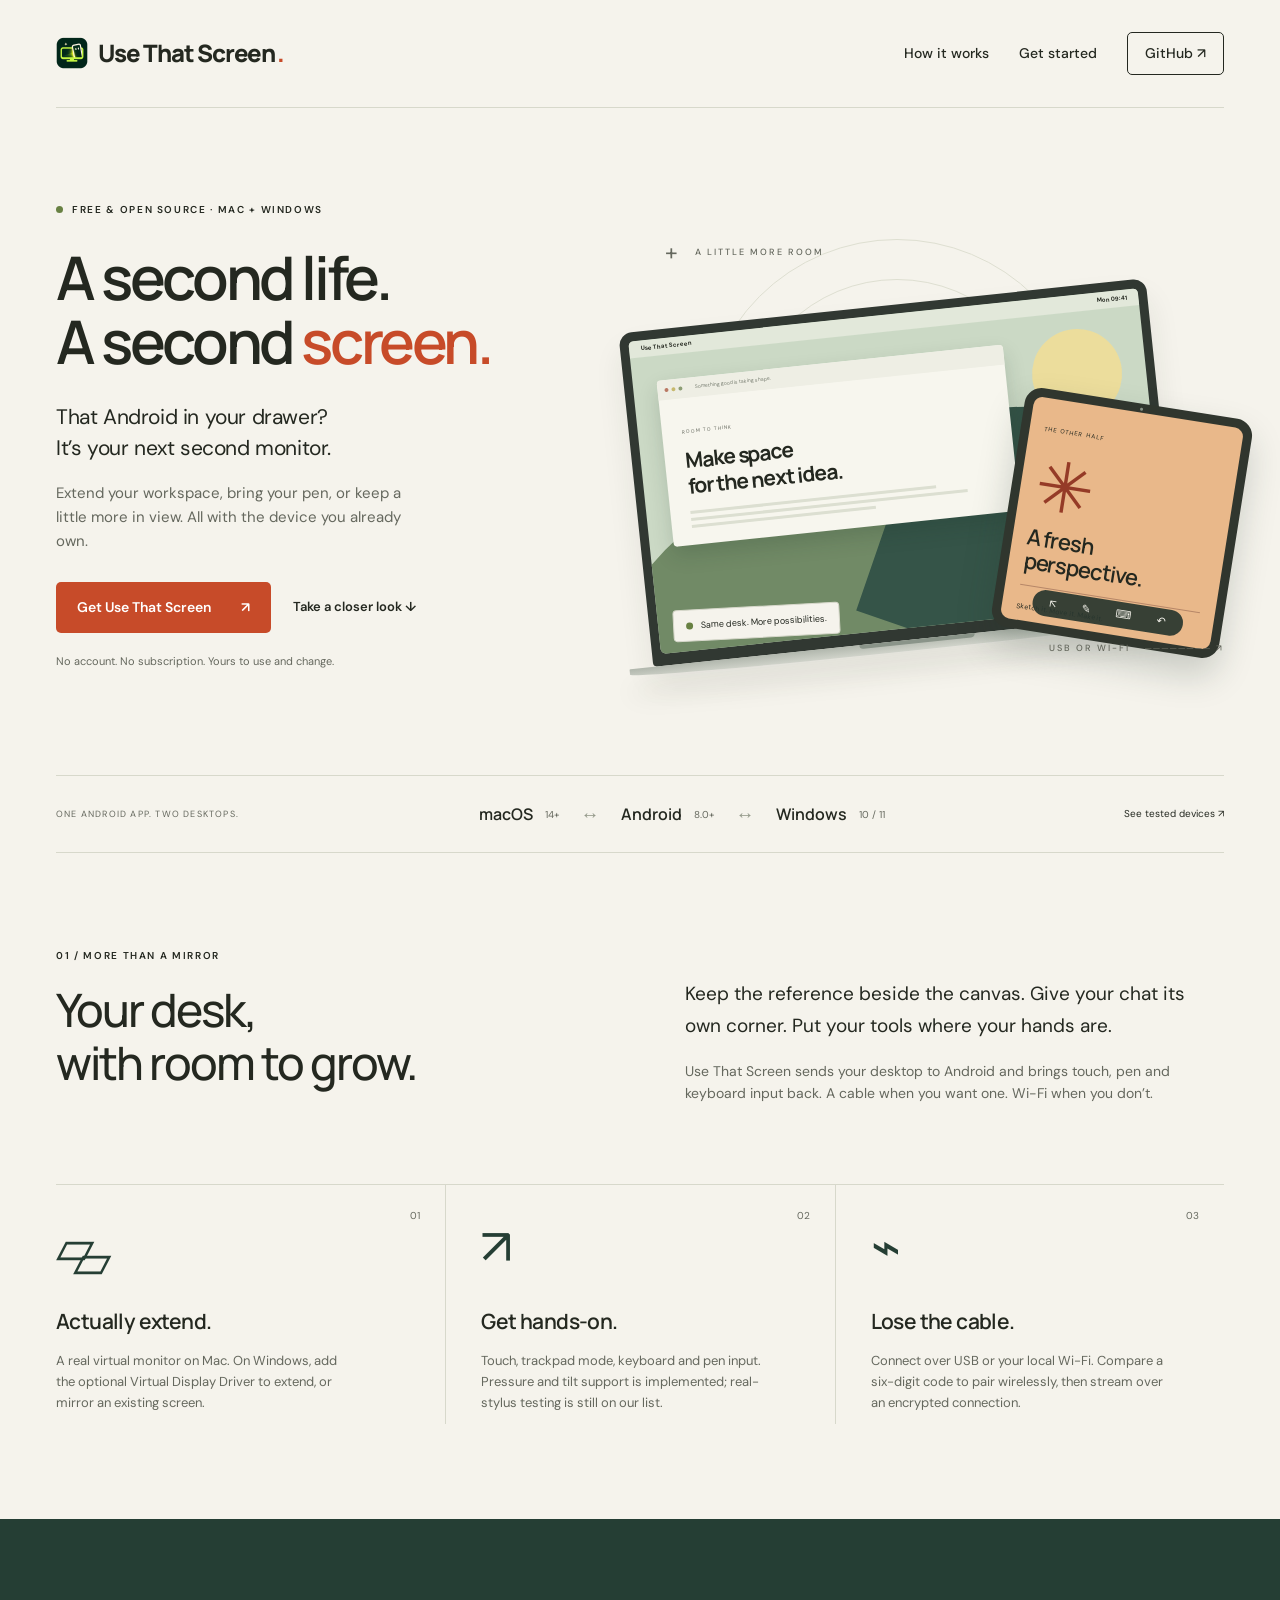
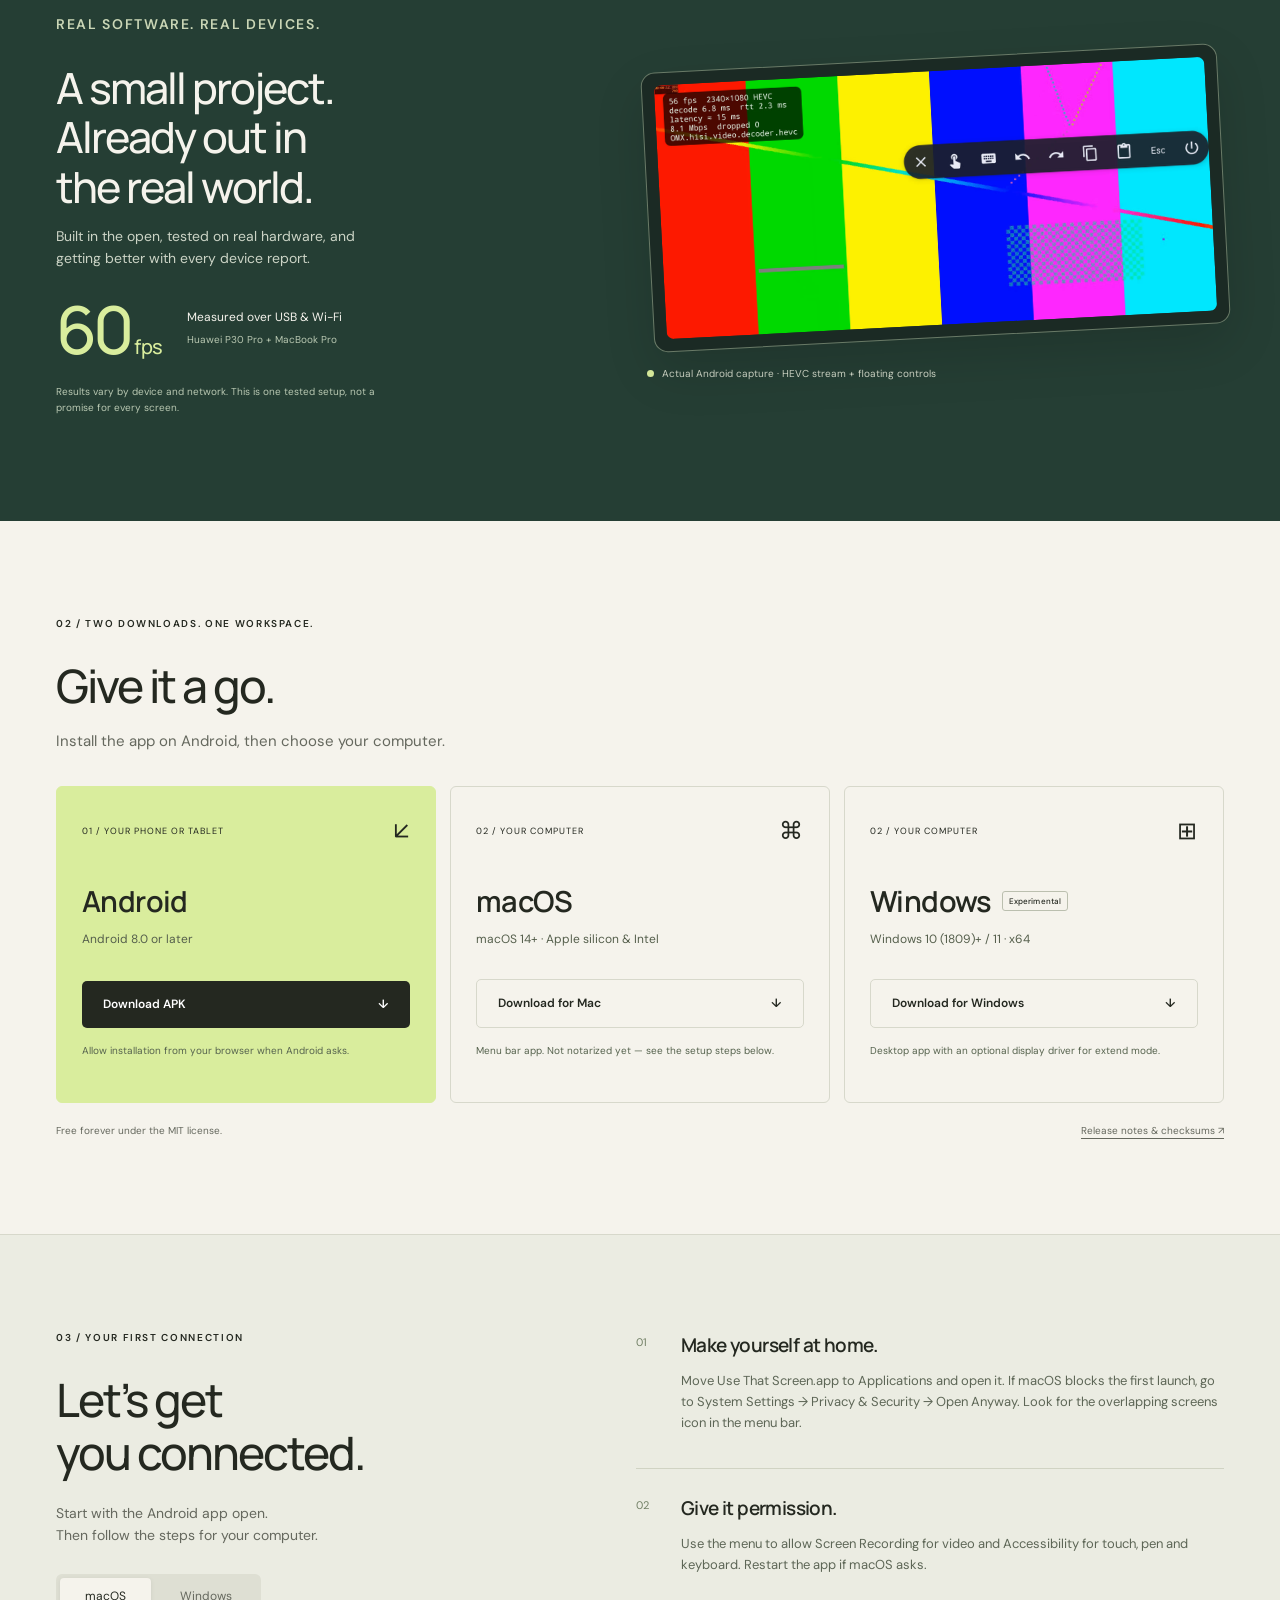
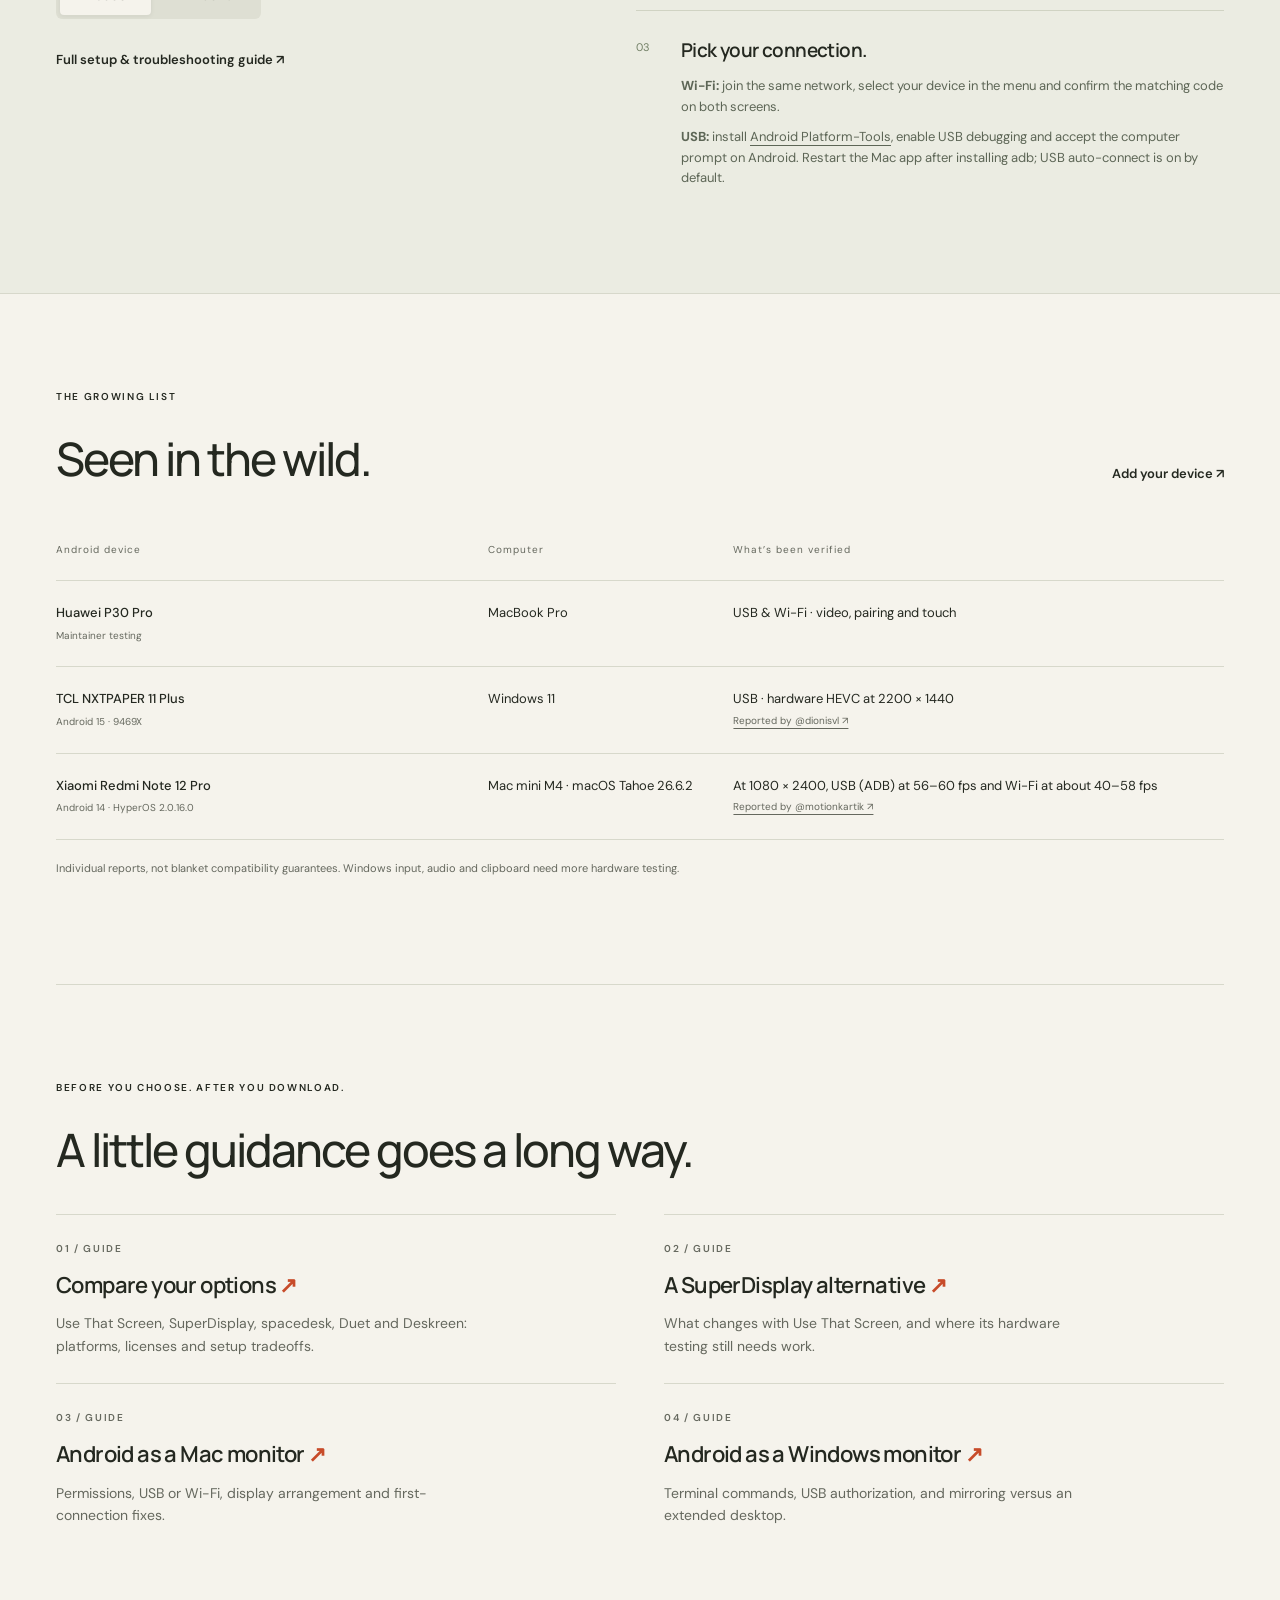
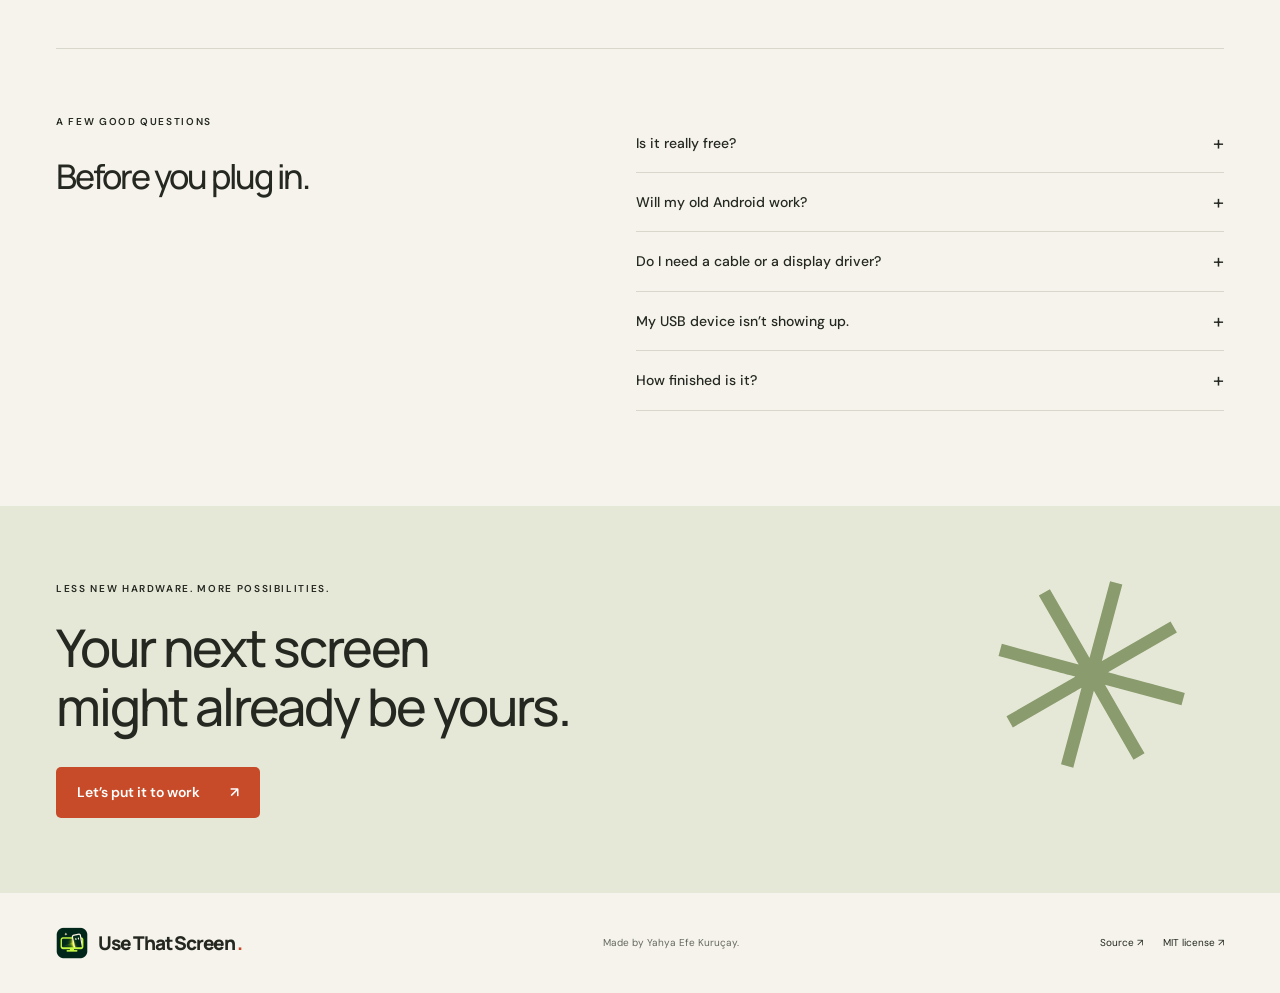
==== commit 14866a3c: "feat: adopt the portal logo across platforms" ====
--- a/docs/index.html
+++ b/docs/index.html
@@ -27,7 +27,8 @@
     />
     <meta property="og:url" content="https://usethatscreen.com/" />
     <meta name="twitter:card" content="summary_large_image" />
-    <link rel="icon" href="assets/logo.svg" type="image/svg+xml" />
+    <link rel="icon" href="assets/logo.png" type="image/png" sizes="256x256" />
+    <link rel="apple-touch-icon" href="assets/logo.png" />
     <link rel="preconnect" href="https://fonts.googleapis.com" />
     <link rel="preconnect" href="https://fonts.gstatic.com" crossorigin />
     <link
@@ -63,8 +64,8 @@
     <a class="skip" href="#main">Skip to content</a>
     <header class="header wrap">
       <a class="brand" href="./" aria-label="Use That Screen home"
-        ><span class="brand-mark" aria-hidden="true"><i></i><i></i></span
-        >Use That Screen<span class="wordmark-dot">.</span></a
+        ><img class="brand-mark" src="assets/logo.png" alt="" width="32" height="32"
+        />Use That Screen<span class="wordmark-dot">.</span></a
       >
       <nav aria-label="Main navigation">
         <a href="#how-it-works">How it works</a><a href="#setup">Get started</a
@@ -608,7 +609,8 @@
     </main>
     <footer class="wrap">
       <a class="brand" href="./"
-        >Use That Screen<span class="wordmark-dot">.</span></a
+        ><img class="brand-mark" src="assets/logo.png" alt="" width="32" height="32"
+        />Use That Screen<span class="wordmark-dot">.</span></a
       >
       <p>Made by <a href="https://efekurucay.com">Yahya Efe Kuruçay</a>.</p>
       <div>
--- a/docs/assets/site.css
+++ b/docs/assets/site.css
@@ -87,29 +87,10 @@
   margin-left: -8px;
 }
 .brand-mark {
-  position: relative;
-  width: 31px;
-  height: 29px;
   flex: none;
-  display: inline-block;
-  margin-right: 3px;
-}
-.brand-mark i {
-  position: absolute;
   display: block;
-  width: 24px;
-  height: 18px;
-  border: 2px solid var(--ink);
-  border-radius: 3px;
-  top: 2px;
-  left: 0;
-}
-.brand-mark i + i {
-  background: var(--paper);
-  top: 10px;
-  left: 12px;
-  width: 17px;
-  height: 18px;
+  width: 32px;
+  height: 32px;
 }
 nav {
   display: flex;
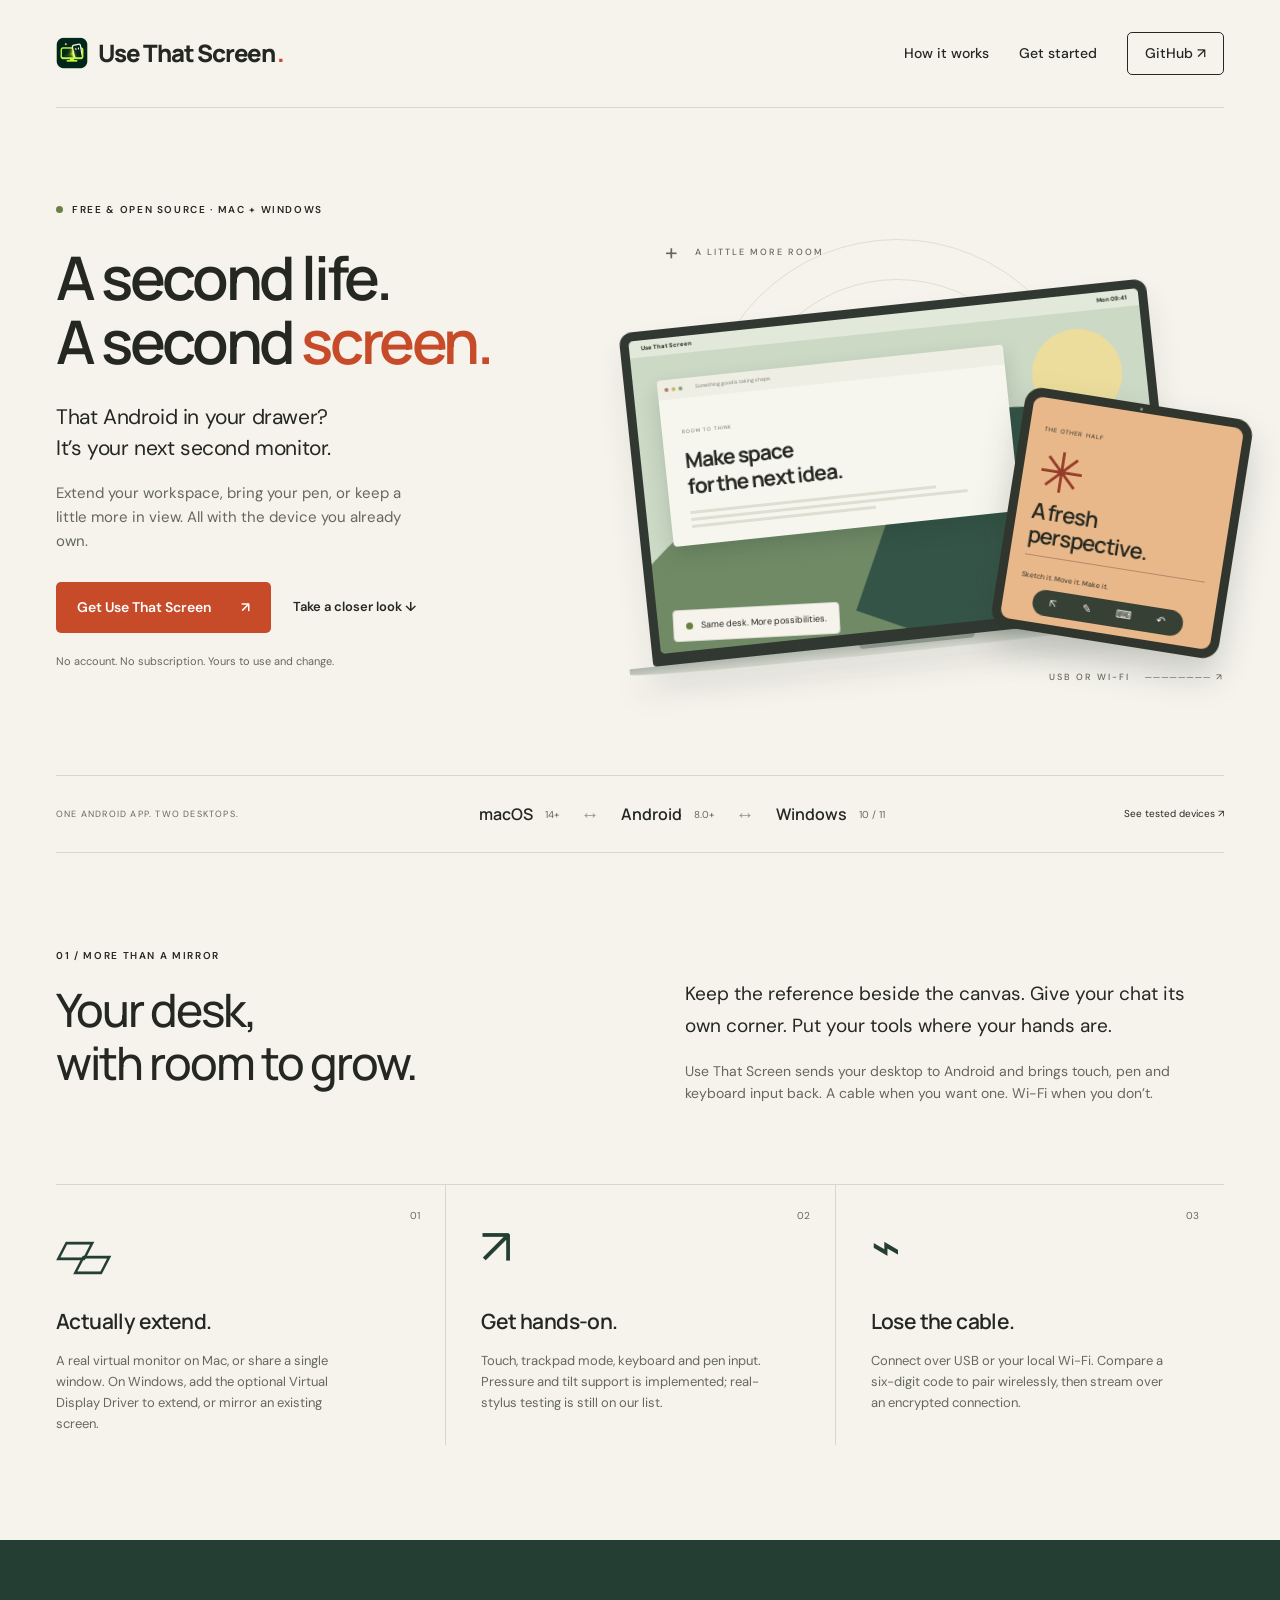
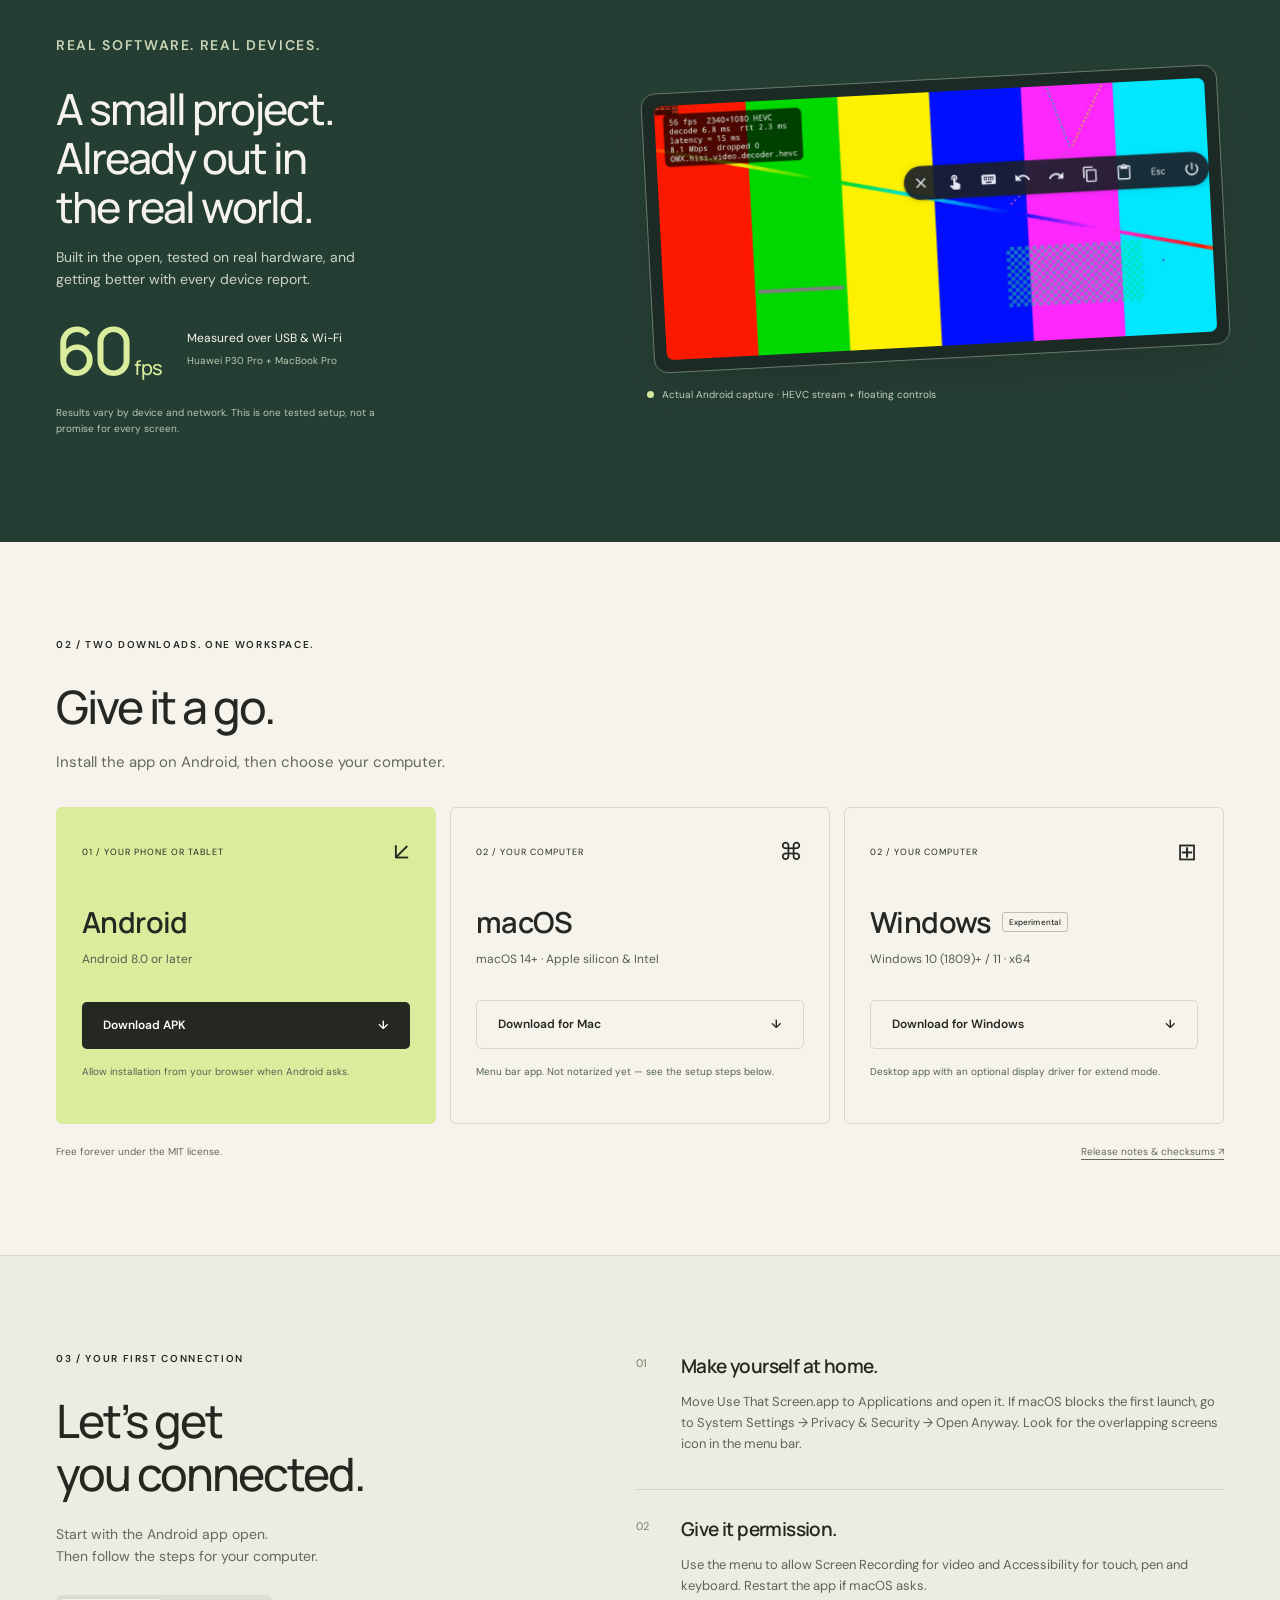
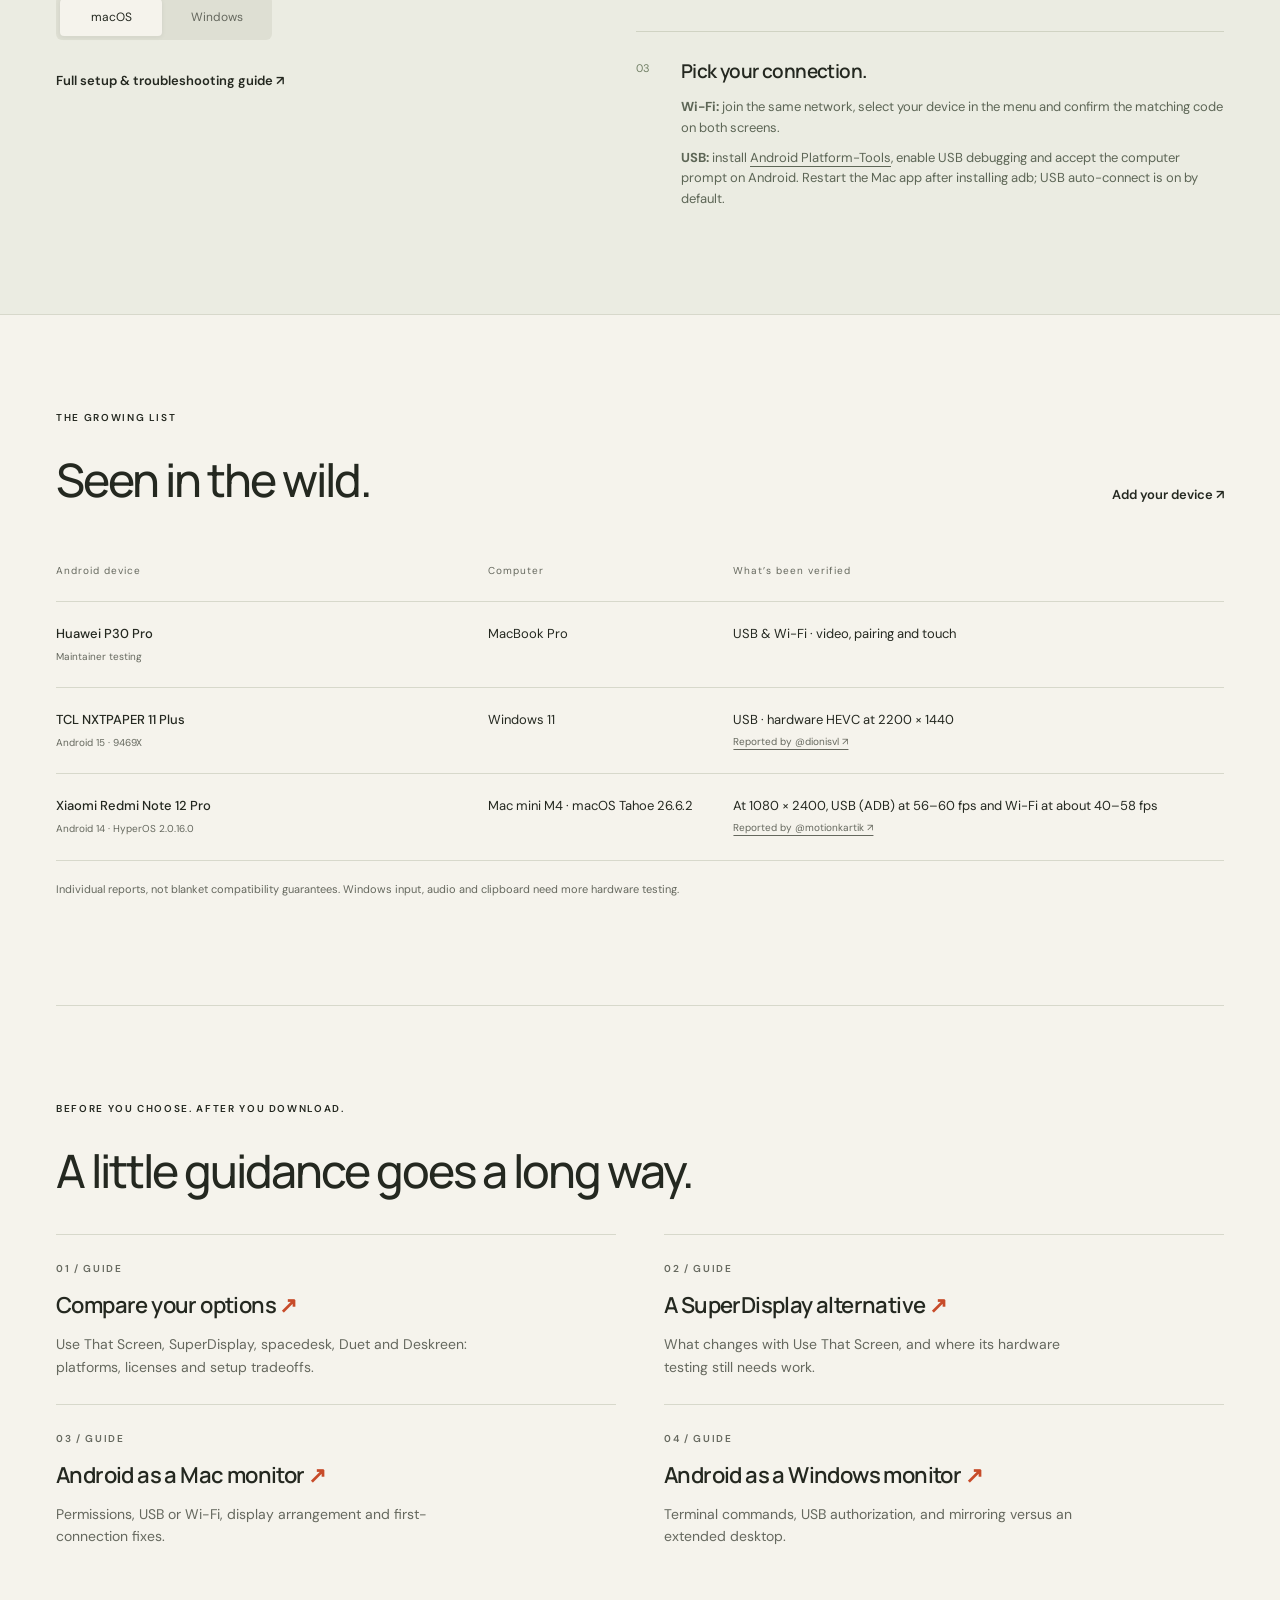
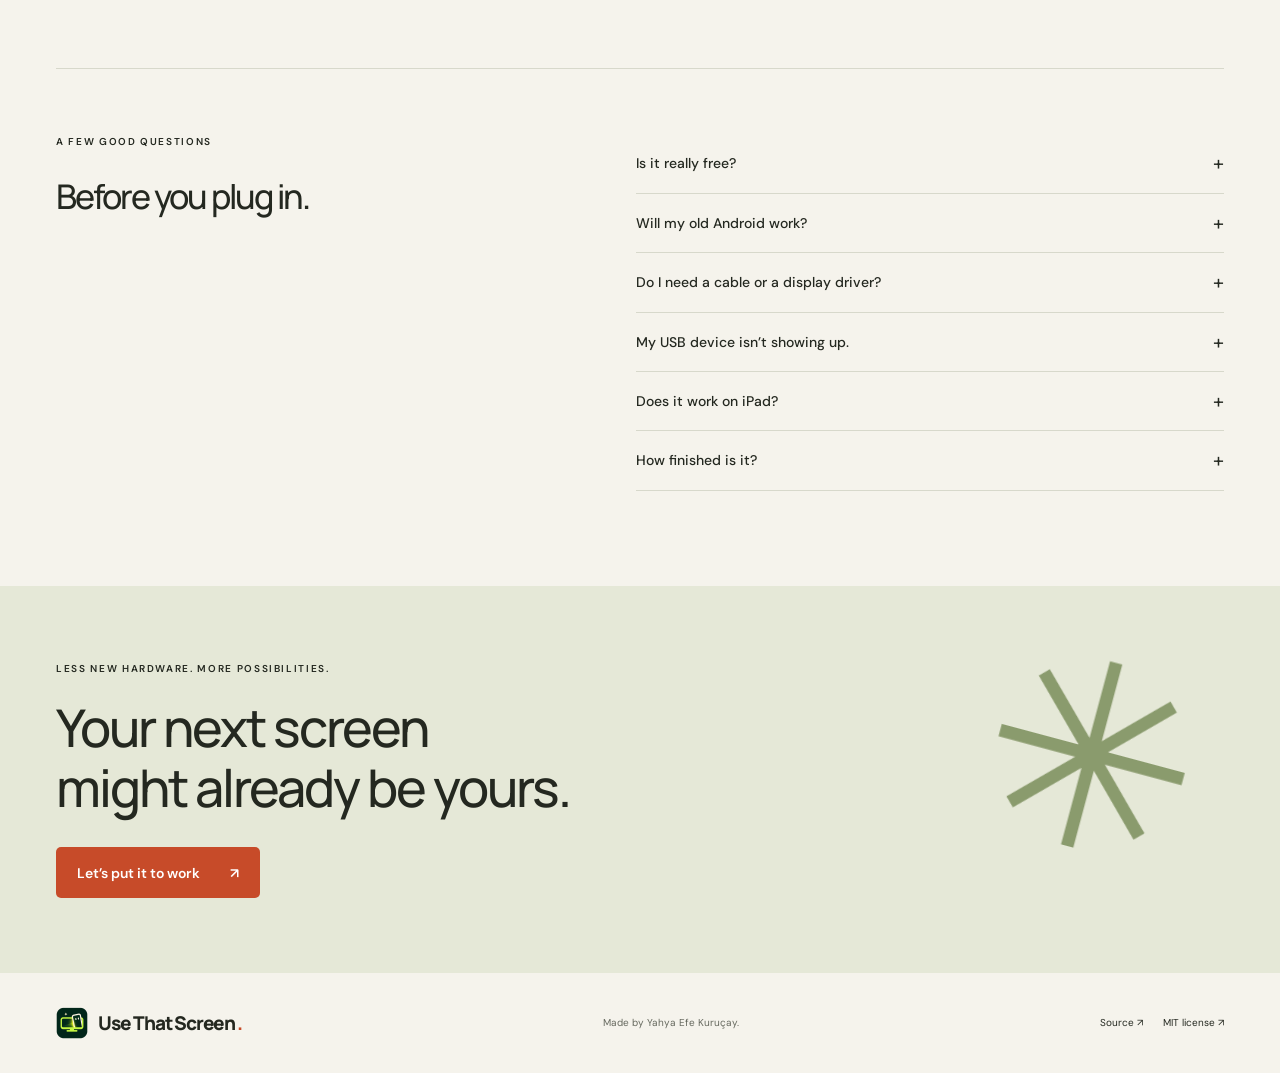
==== commit ca4daba6: "feat(site): add download next steps, rolling fps and hero entrance Fix hero art overlaps, preselect " ====
--- a/docs/index.html
+++ b/docs/index.html
@@ -189,8 +189,9 @@
           </div>
           <h3>Actually extend.</h3>
           <p>
-            A real virtual monitor on Mac. On Windows, add the optional Virtual
-            Display Driver to extend, or mirror an existing screen.
+            A real virtual monitor on Mac, or share a single window. On
+            Windows, add the optional Virtual Display Driver to extend, or
+            mirror an existing screen.
           </p>
         </article>
         <article class="feature">
@@ -225,7 +226,7 @@
               with every device report.
             </p>
             <div class="measurement">
-              <strong>60<span>fps</span></strong>
+              <strong data-roll>60<span class="unit">fps</span></strong>
               <div>
                 Measured over USB & Wi-Fi<br /><small
                   >Huawei P30 Pro + MacBook Pro</small
@@ -271,6 +272,7 @@
             <a
               class="button dark"
               href="https://github.com/efekurucay/usethatscreen/releases/latest/download/UseThatScreen.apk"
+              data-download="android"
               >Download APK <span aria-hidden="true">↓</span></a
             ><small
               >Allow installation from your browser when Android asks.</small
@@ -285,6 +287,7 @@
             <a
               class="button outline"
               href="https://github.com/efekurucay/usethatscreen/releases/latest/download/UseThatScreen-macOS.zip"
+              data-download="mac"
               >Download for Mac <span aria-hidden="true">↓</span></a
             ><small
               >Menu bar app. Not notarized yet — see the setup steps
@@ -300,6 +303,7 @@
             <a
               class="button outline"
               href="https://github.com/efekurucay/usethatscreen/releases/latest/download/UseThatScreen-windows-x64-setup.exe"
+              data-download="windows"
               >Download for Windows <span aria-hidden="true">↓</span></a
             ><small
               >Desktop app with an optional display driver for extend mode.</small
@@ -324,6 +328,7 @@
             </p>
             <div
               class="platform-switch"
+              data-active="mac"
               role="group"
               aria-label="Choose your computer"
             >
@@ -584,6 +589,19 @@
             </p>
           </details>
           <details>
+            <summary>Does it work on iPad?</summary>
+            <p>
+              An early iPad viewer (iPadOS 17+) shows an extended or mirrored
+              desktop over Wi-Fi. You build it from source with Xcode for now,
+              and it doesn’t send touch, Apple Pencil or keyboard input back
+              yet.
+              <a
+                href="https://github.com/efekurucay/usethatscreen/blob/main/ipad/README.md"
+                >Build and test it.</a
+              >
+            </p>
+          </details>
+          <details>
             <summary>How finished is it?</summary>
             <p>
               It’s an early project. Mac-to-Android streaming has been tested on
@@ -620,5 +638,6 @@
         >
       </div>
     </footer>
+    <div class="toast-region" aria-live="polite"></div>
   </body>
 </html>
--- a/docs/assets/site.css
+++ b/docs/assets/site.css
@@ -8,6 +8,10 @@
   --green: #253e34;
   --font: "DM Sans", "Avenir Next", sans-serif;
   --display: "Manrope", "Avenir Next", sans-serif;
+  --ease-out: cubic-bezier(0.23, 1, 0.32, 1);
+  /* Sampled spring (about 8% overshoot) for the rolling digits. */
+  --spring: linear(0, 0.044, 0.153, 0.296, 0.451, 0.6, 0.734, 0.847, 0.935, 1, 1.044, 1.07, 1.082, 1.083, 1.077, 1.066, 1.054, 1.041, 1.029, 1.018, 1.01, 1.003, 0.998, 0.995, 0.994, 0.993, 0.993, 0.994, 0.995, 0.996, 0.997, 0.998, 0.999, 0.999, 1, 1, 1);
+  interpolate-size: allow-keywords;
 }
 * {
   box-sizing: border-box;
@@ -175,11 +179,16 @@
   padding: 14px 21px;
   border-radius: 5px;
   transition:
-    transform 0.2s,
-    background 0.2s;
-}
-.button:hover {
-  transform: translateY(-2px);
+    transform 160ms var(--ease-out),
+    background 0.2s ease;
+}
+@media (hover: hover) and (pointer: fine) {
+  .button:hover {
+    transform: translateY(-2px);
+  }
+}
+.button:active {
+  transform: scale(0.97);
 }
 .primary {
   background: var(--orange);
@@ -234,7 +243,7 @@
   font-weight: 400;
 }
 .bottom-label {
-  bottom: 1px;
+  bottom: -28px;
   right: 0;
   display: flex;
   gap: 15px;
@@ -431,10 +440,10 @@
   letter-spacing: 1px;
 }
 .note-flower {
-  font-size: 70px;
-  line-height: 1.15;
+  font-size: 56px;
+  line-height: 1;
   color: #953b27;
-  margin-top: 7px;
+  margin-top: 4px;
 }
 .tablet-note strong {
   font: 600 22px/1.1 var(--display);
@@ -444,7 +453,7 @@
 .note-rule {
   height: 1px;
   background: #b78768;
-  margin: 12px 0 5px;
+  margin: 8px 0 4px;
 }
 .tablet-note small {
   font-size: 7px;
@@ -625,10 +634,11 @@
 }
 .measurement > strong {
   font: 500 66px/1 var(--display);
+  font-variant-numeric: tabular-nums;
   letter-spacing: -4px;
   color: var(--lime);
 }
-.measurement > strong span {
+.measurement > strong .unit {
   font-size: 20px;
   letter-spacing: -0.5px;
   margin-left: 4px;
@@ -757,7 +767,9 @@
   margin-top: 23px;
 }
 .platform-switch {
-  display: flex;
+  position: relative;
+  display: grid;
+  grid-template-columns: 1fr 1fr;
   gap: 4px;
   padding: 4px;
   background: #dedfd3;
@@ -765,7 +777,22 @@
   border-radius: 6px;
   margin: 27px 0;
 }
+/* One thumb slides between the options instead of two backgrounds swapping. */
+.platform-switch::before {
+  content: "";
+  position: absolute;
+  inset: 4px auto 4px 4px;
+  width: calc(50% - 6px);
+  background: var(--paper);
+  border-radius: 4px;
+  box-shadow: 0 1px 5px #2221;
+  transition: translate 250ms var(--ease-out);
+}
+.platform-switch[data-active="windows"]::before {
+  translate: calc(100% + 4px) 0;
+}
 .platform-switch button {
+  position: relative;
   border: 0;
   background: transparent;
   padding: 9px 25px;
@@ -773,11 +800,15 @@
   border-radius: 4px;
   font-size: 12px;
   color: var(--muted);
+  transition:
+    color 0.2s ease,
+    transform 160ms var(--ease-out);
+}
+.platform-switch button:active {
+  transform: scale(0.97);
 }
 .platform-switch button[aria-pressed="true"] {
-  background: var(--paper);
   color: var(--ink);
-  box-shadow: 0 1px 5px #2221;
 }
 .setup-steps ol {
   list-style: none;
@@ -899,6 +930,16 @@
 details[open] summary:after {
   content: "−";
 }
+.questions details::details-content {
+  block-size: 0;
+  overflow: hidden;
+  transition:
+    block-size 250ms var(--ease-out),
+    content-visibility 250ms allow-discrete;
+}
+.questions details[open]::details-content {
+  block-size: auto;
+}
 .questions p {
   font-size: 13px;
   color: var(--muted);
@@ -956,6 +997,137 @@
 [hidden] {
   display: none !important;
 }
+.sr-only {
+  position: absolute;
+  width: 1px;
+  height: 1px;
+  overflow: hidden;
+  clip-path: inset(50%);
+  white-space: nowrap;
+}
+/* The page's one entrance: the tablet docks beside the laptop and connects. */
+@media (prefers-reduced-motion: no-preference) {
+  .laptop {
+    animation: rise 700ms var(--ease-out) both;
+  }
+  .tablet {
+    animation: dock 900ms var(--ease-out) 250ms both;
+  }
+  .connection-tag {
+    animation: rise 500ms var(--ease-out) 950ms both;
+  }
+  .connection-tag .status-dot {
+    animation: ping 1.4s ease-out 1.4s 2;
+  }
+}
+@keyframes rise {
+  from {
+    opacity: 0;
+    translate: 0 14px;
+  }
+}
+@keyframes dock {
+  from {
+    opacity: 0;
+    translate: 56px 12px;
+    rotate: 7deg;
+  }
+}
+@keyframes ping {
+  from {
+    box-shadow: 0 0 0 0 #688143aa;
+  }
+  to {
+    box-shadow: 0 0 0 7px #68814300;
+  }
+}
+/* Rolling digits: each column spins to its value when it scrolls into view. */
+.roll {
+  display: inline-flex;
+  height: 1em;
+  overflow: hidden;
+  vertical-align: top;
+  mask-image: linear-gradient(transparent, #000 0.12em, #000 calc(100% - 0.12em), transparent);
+}
+.roll-col {
+  display: flex;
+  flex-direction: column;
+  transition: translate 750ms var(--spring);
+}
+.roll-col > span {
+  height: 1em;
+  line-height: 1;
+}
+.toast-region {
+  position: fixed;
+  right: 24px;
+  bottom: 24px;
+  z-index: 20;
+  width: min(360px, calc(100% - 32px));
+}
+.toast {
+  display: grid;
+  grid-template-columns: auto 1fr auto;
+  gap: 4px 12px;
+  align-items: start;
+  padding: 16px 16px 16px 18px;
+  background: var(--ink);
+  color: var(--paper);
+  border-radius: 8px;
+  box-shadow: 0 16px 40px #1a221d40;
+  font-size: 13px;
+  line-height: 1.45;
+  transition:
+    opacity 400ms ease,
+    translate 400ms ease;
+}
+@starting-style {
+  .toast {
+    opacity: 0;
+    translate: 0 100%;
+  }
+}
+.toast.leaving {
+  opacity: 0;
+  translate: 0 30%;
+  transition-duration: 200ms;
+}
+.toast .status-dot {
+  margin-top: 6px;
+  background: var(--lime);
+}
+.toast strong {
+  display: block;
+  font-weight: 600;
+}
+.toast p {
+  margin: 0;
+  color: #c9cfc1;
+}
+.toast a {
+  grid-column: 2;
+  justify-self: start;
+  margin-top: 6px;
+  font-weight: 600;
+  color: var(--lime);
+}
+.toast button {
+  grid-column: 3;
+  grid-row: 1;
+  border: 0;
+  padding: 0 4px;
+  background: transparent;
+  color: #c9cfc1;
+  font-size: 18px;
+  line-height: 1;
+  cursor: pointer;
+}
+@media (max-width: 760px) {
+  .toast-region {
+    right: 16px;
+    bottom: 16px;
+  }
+}
 @media (min-width: 1500px) {
   .hero h1 {
     font-size: 74px;
@@ -980,7 +1152,7 @@
     font-size: 26px;
   }
   .note-flower {
-    font-size: 82px;
+    font-size: 74px;
   }
 }
 @media (max-width: 1050px) {
@@ -1030,7 +1202,7 @@
     font-size: 19px;
   }
   .note-flower {
-    font-size: 53px;
+    font-size: 40px;
   }
   .orbit {
     width: 300px;
@@ -1156,7 +1328,7 @@
     font-size: 23px;
   }
   .note-flower {
-    font-size: 62px;
+    font-size: 48px;
   }
   .orbit {
     left: 15%;
@@ -1170,7 +1342,7 @@
     height: 250px;
   }
   .bottom-label {
-    bottom: -10px;
+    bottom: -32px;
     font-size: 8px;
   }
   .connection-tag {
@@ -1368,7 +1540,7 @@
     font-size: 18px;
   }
   .note-flower {
-    font-size: 40px;
+    font-size: 22px;
   }
   .tablet-screen {
     padding: 9px;
@@ -1410,7 +1582,20 @@
   html {
     scroll-behavior: auto;
   }
-  .button {
+  .button,
+  .platform-switch::before,
+  .questions details::details-content {
     transition: none;
   }
-}
+  .toast {
+    transition: opacity 200ms ease;
+  }
+  @starting-style {
+    .toast {
+      translate: none;
+    }
+  }
+  .toast.leaving {
+    translate: none;
+  }
+}
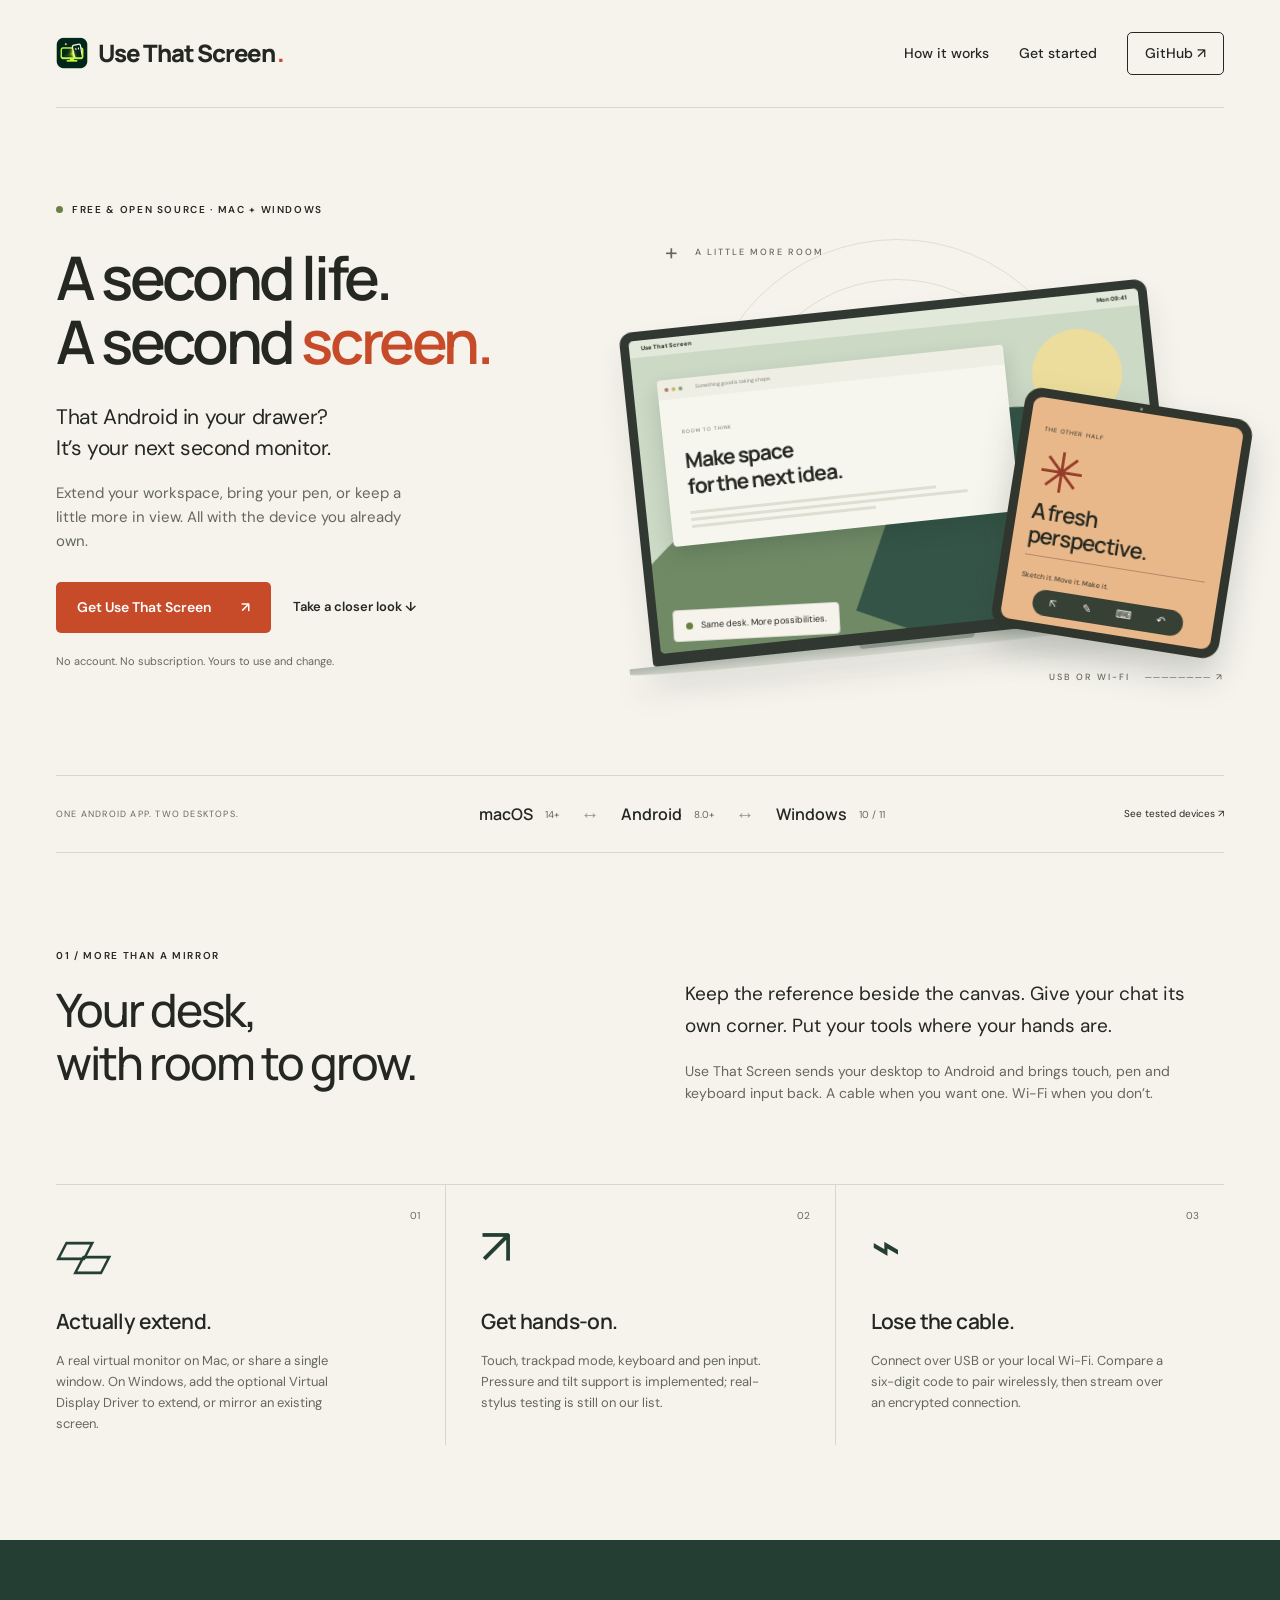
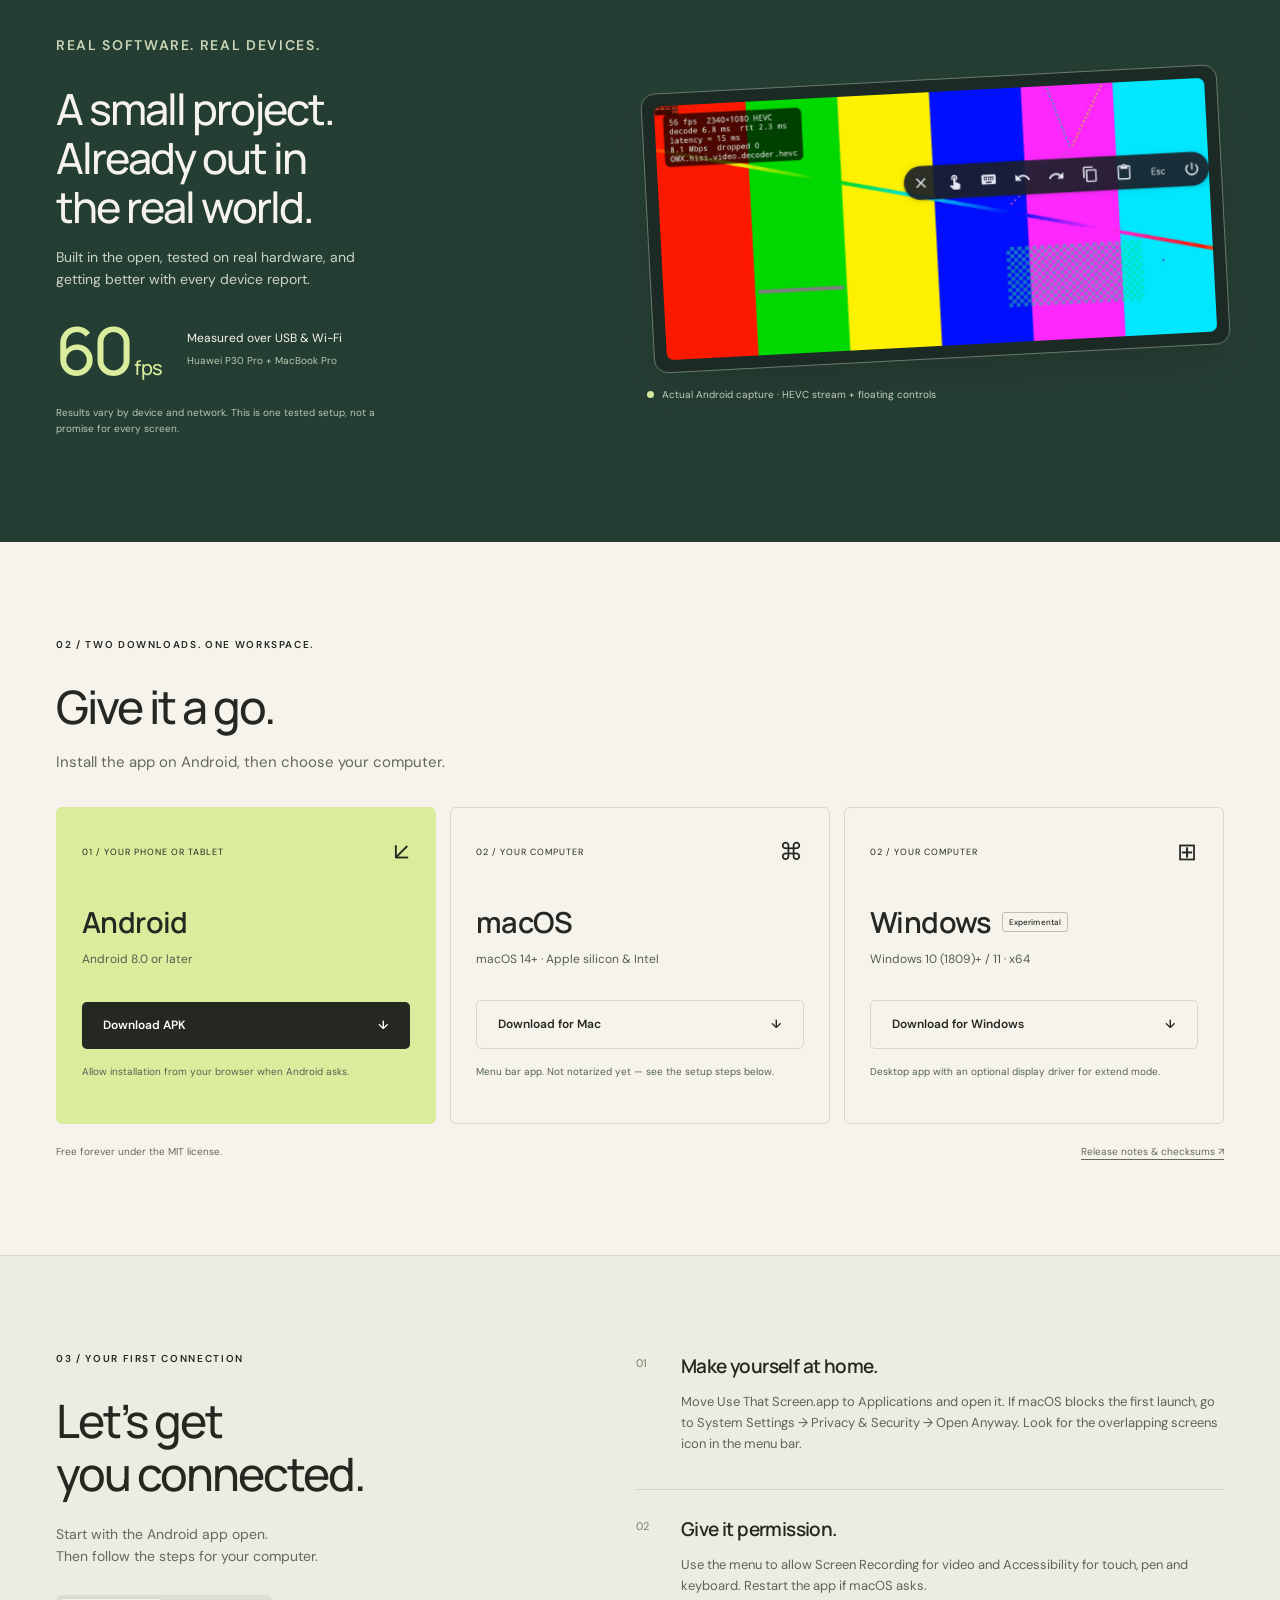
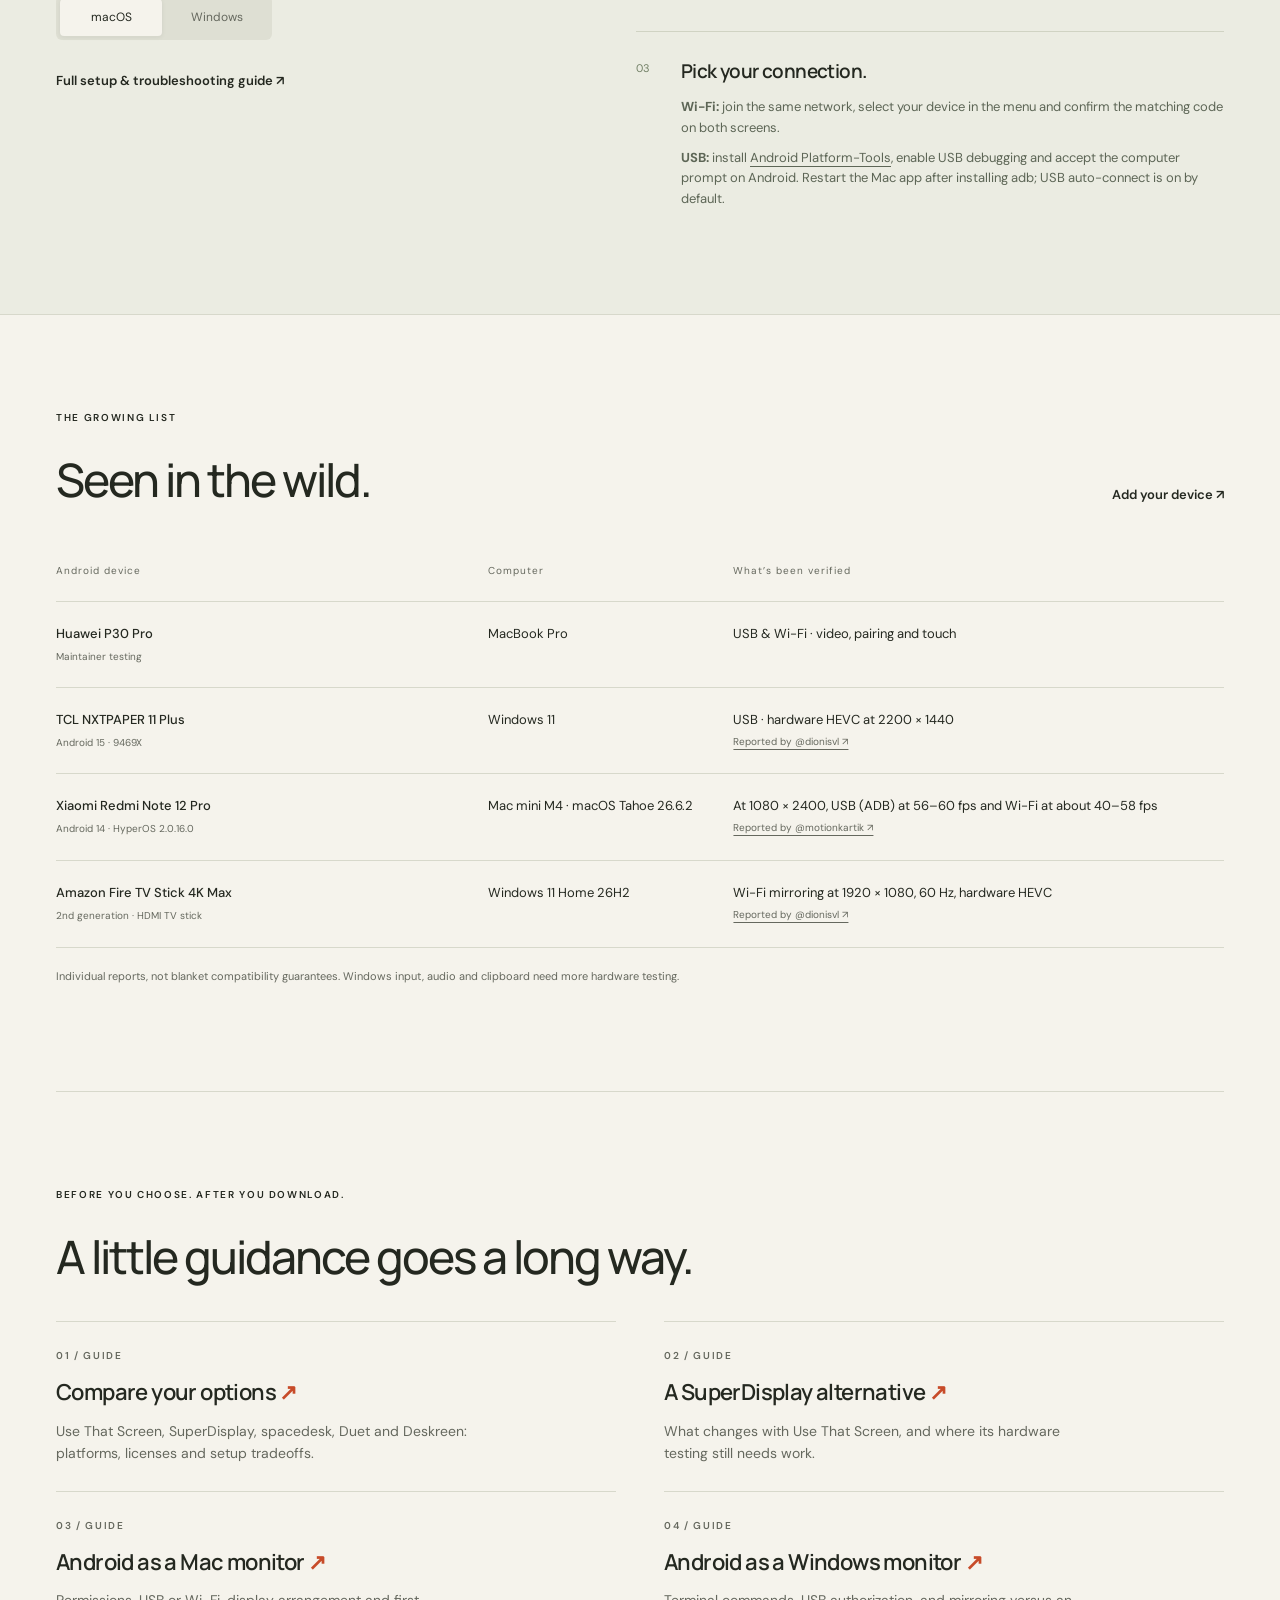
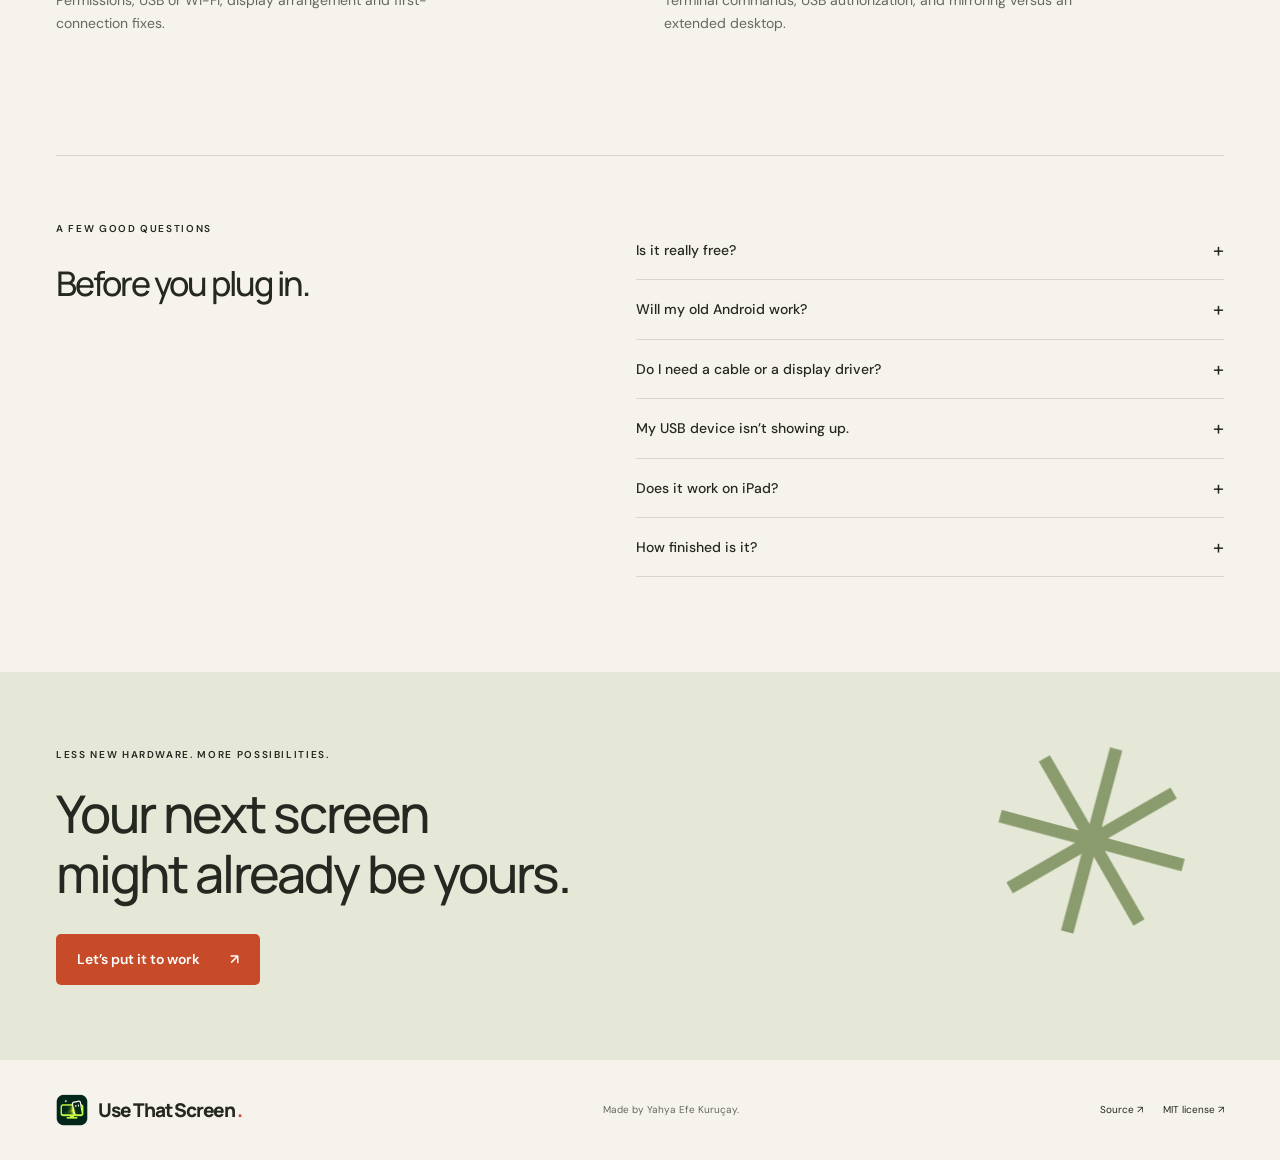
==== commit 9707d0a2: "docs: add Fire TV Stick 4K Max device report (#16)" ====
--- a/docs/index.html
+++ b/docs/index.html
@@ -497,6 +497,18 @@
                   >
                 </td>
               </tr>
+              <tr>
+                <th scope="row">
+                  Amazon Fire TV Stick 4K Max<span>2nd generation · HDMI TV stick</span>
+                </th>
+                <td>Windows 11 Home 26H2</td>
+                <td>
+                  Wi-Fi mirroring at 1920 × 1080, 60 Hz, hardware HEVC<br /><a
+                    href="https://github.com/efekurucay/usethatscreen/issues/16"
+                    >Reported by @dionisvl ↗</a
+                  >
+                </td>
+              </tr>
             </tbody>
           </table>
         </div>
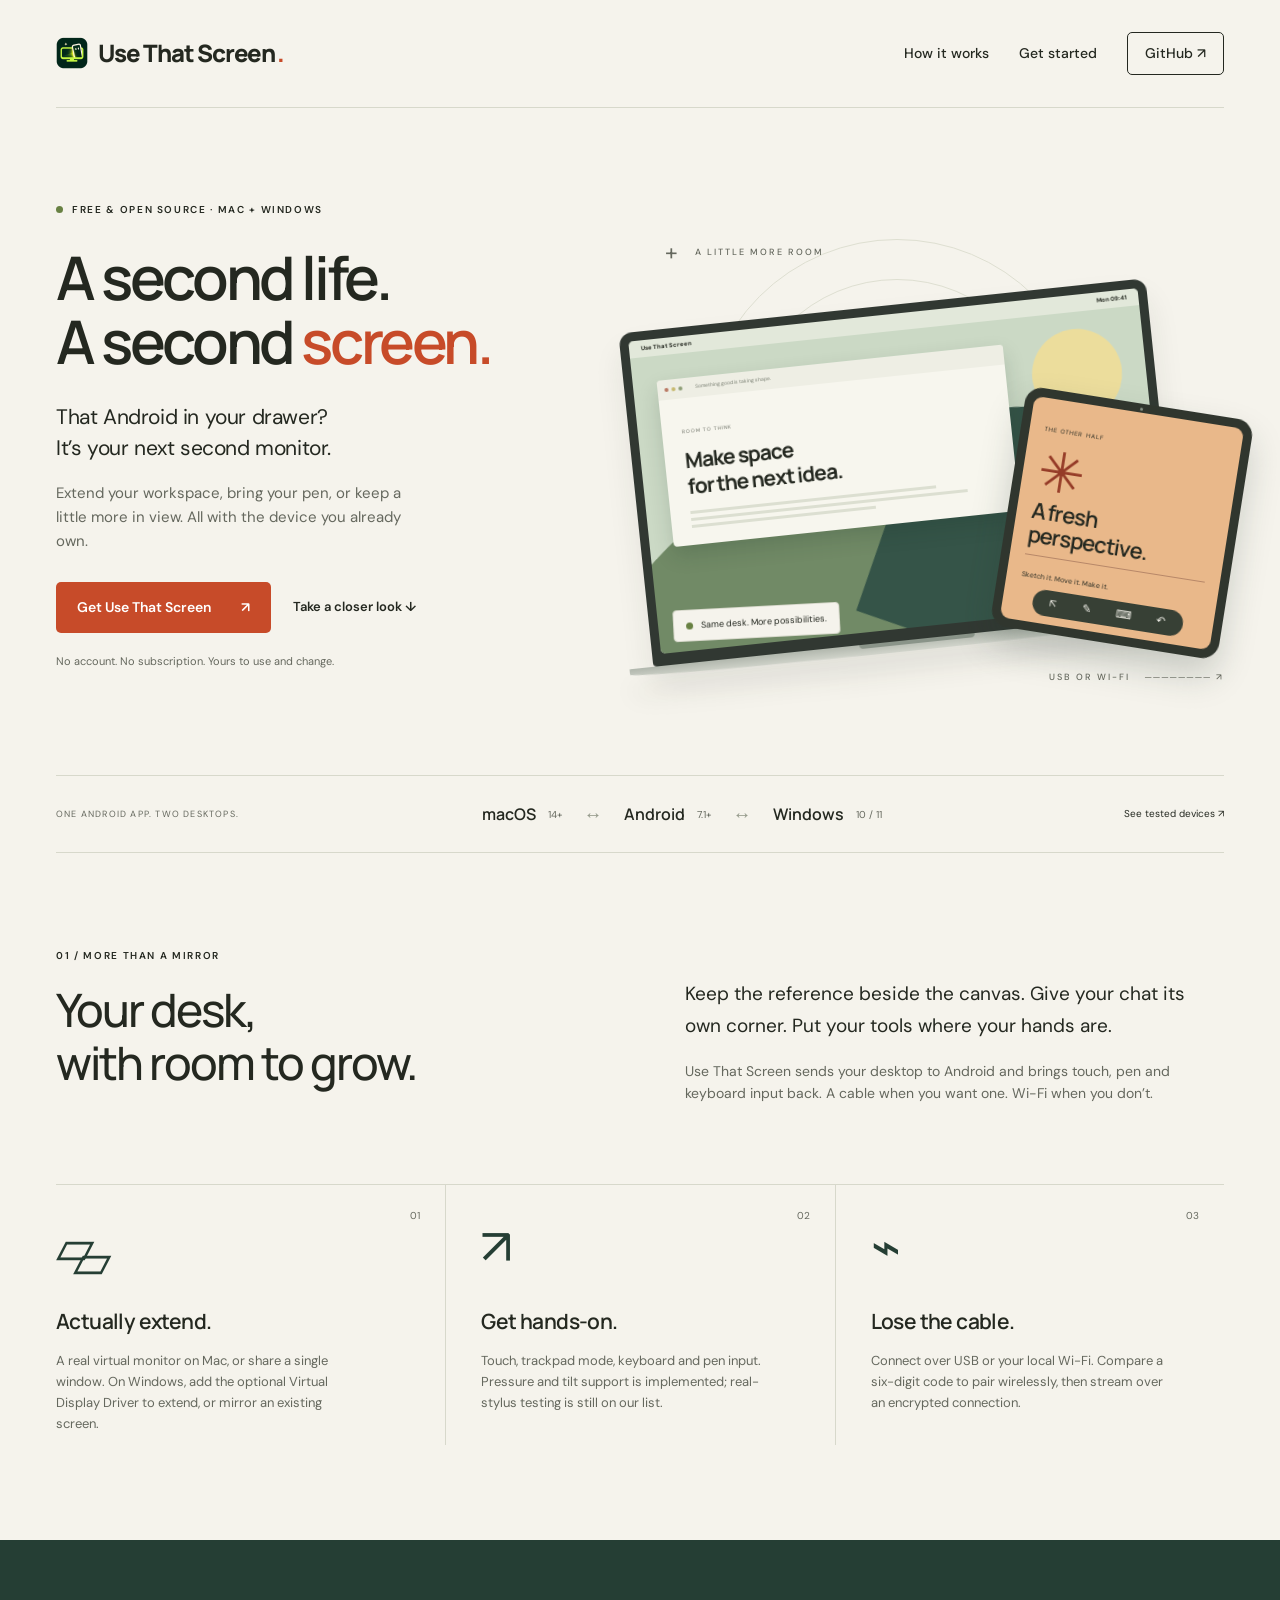
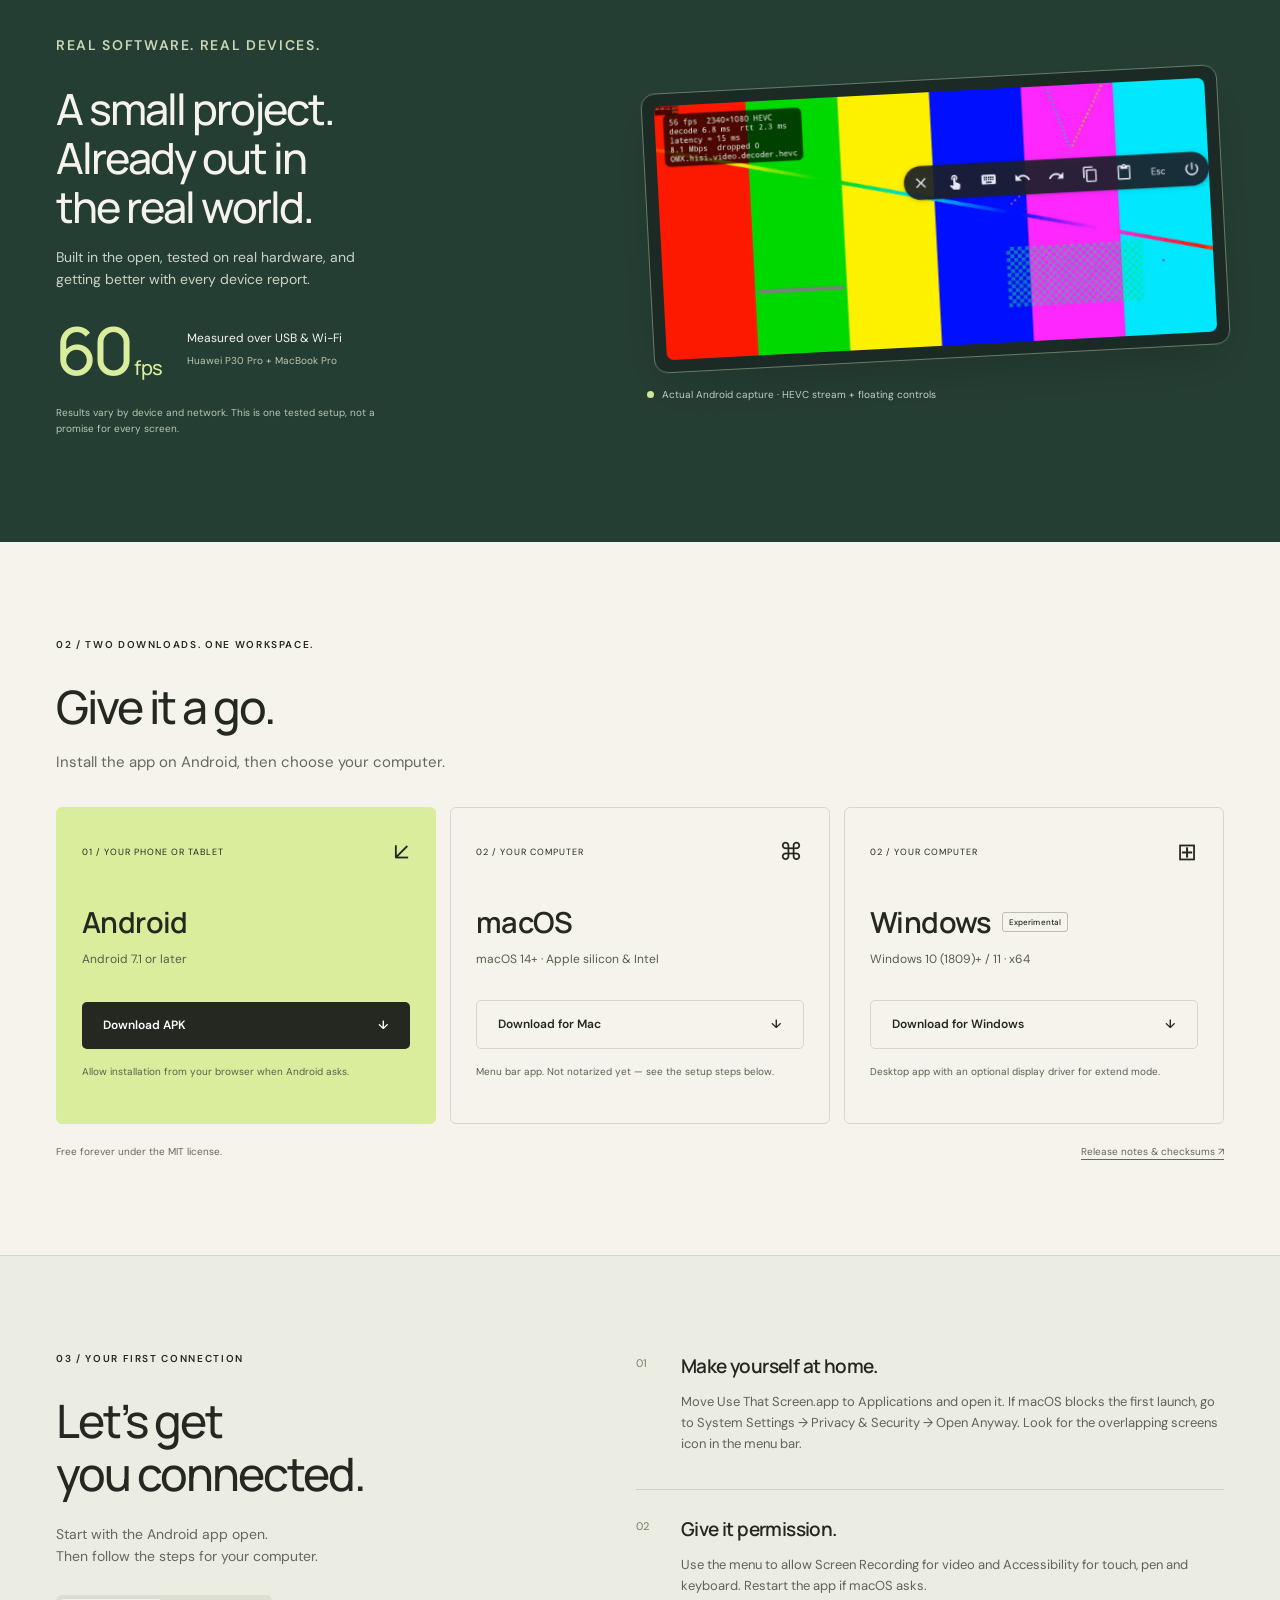
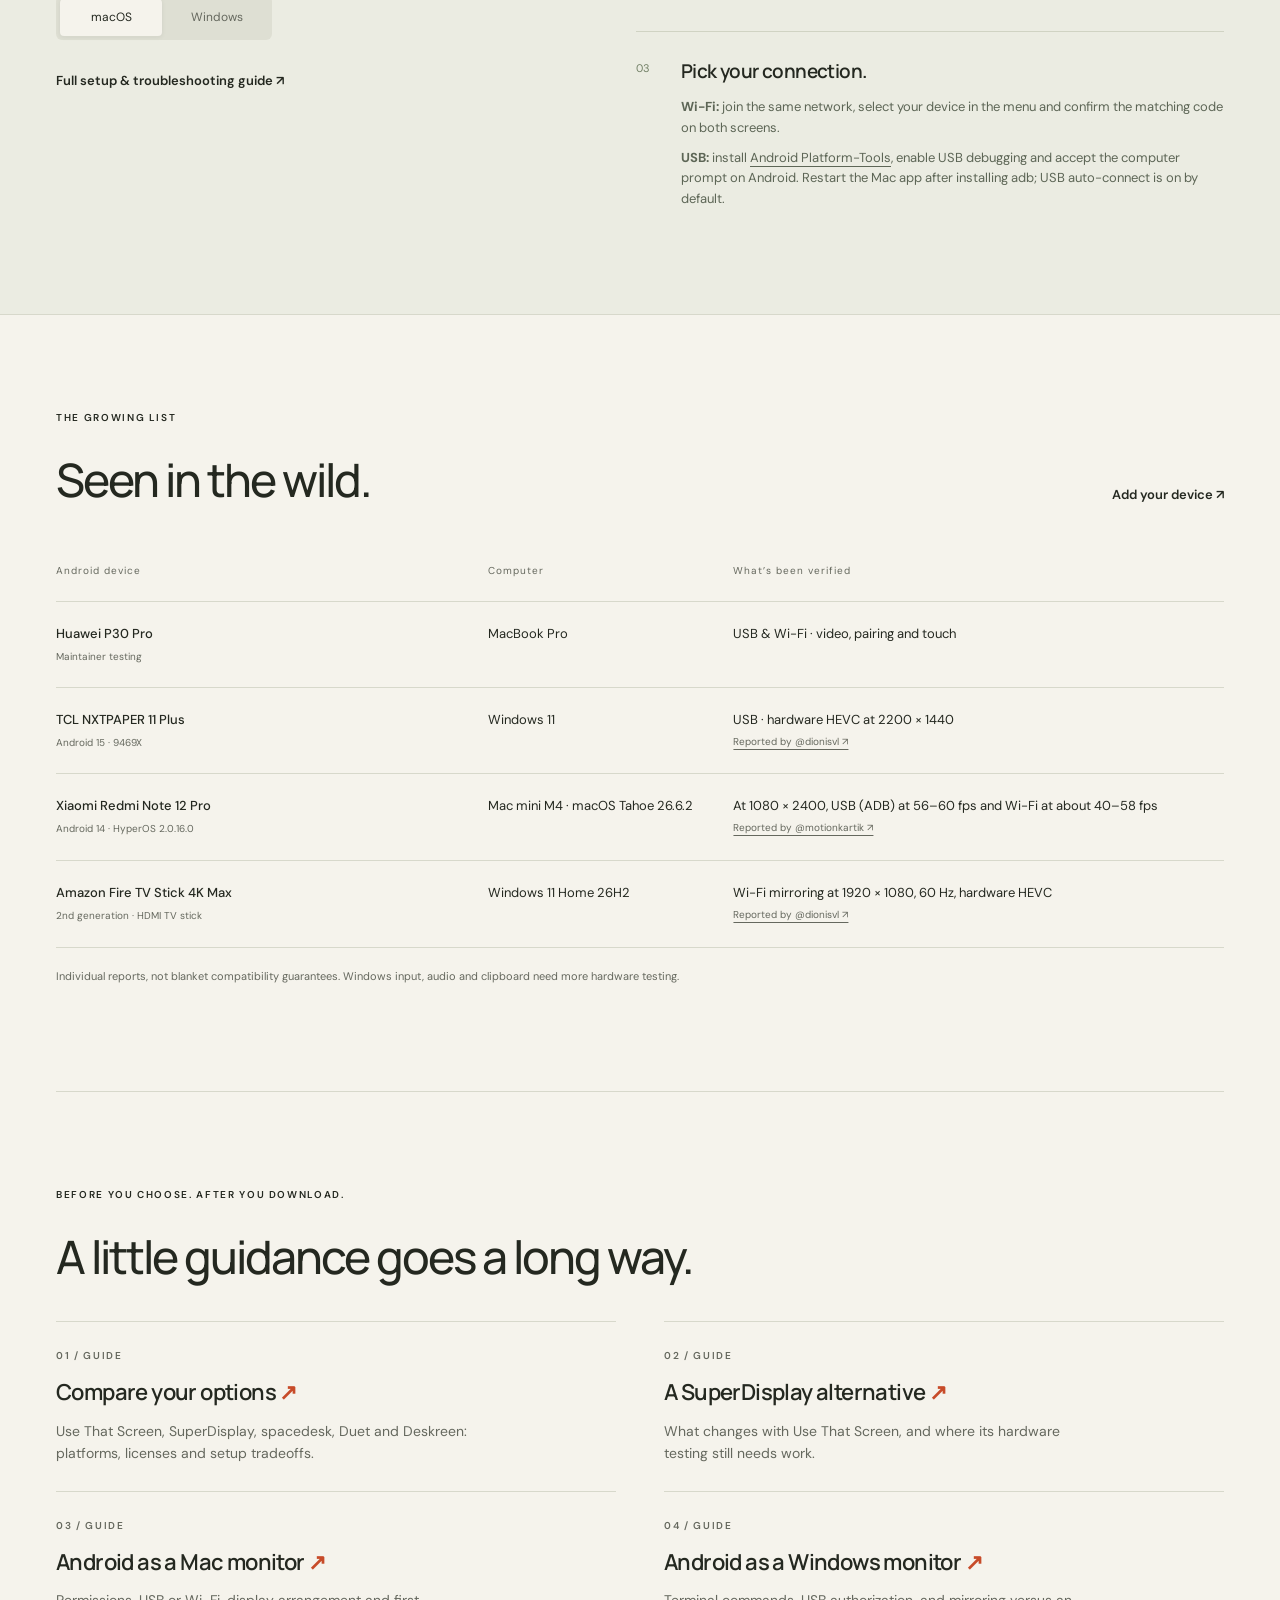
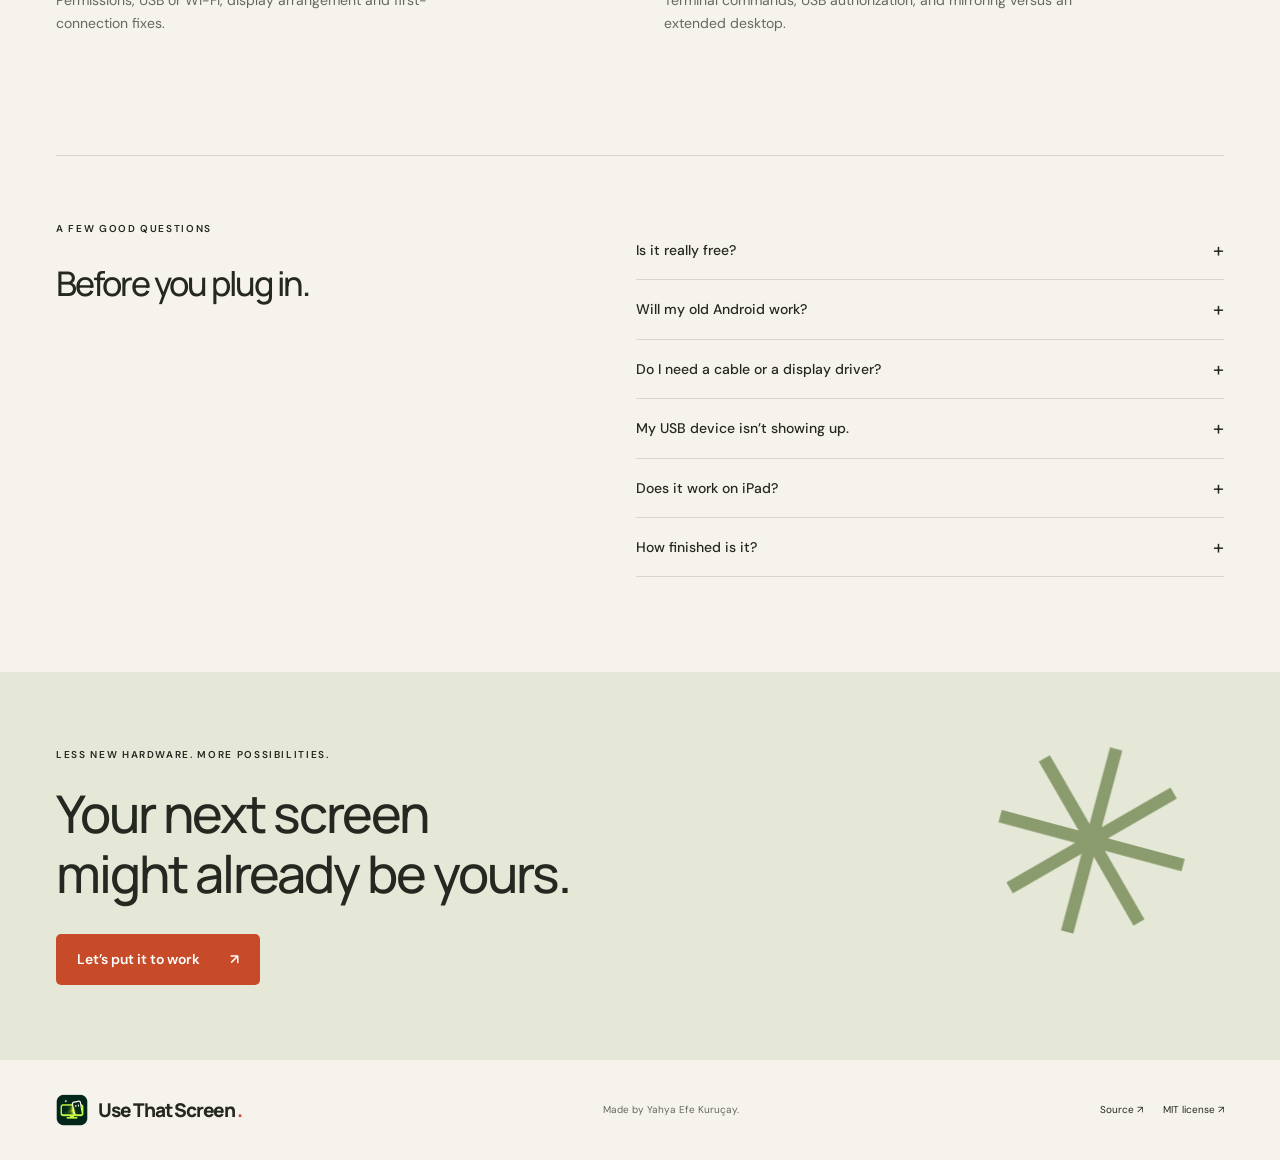
==== commit 948bf7df: "fix(android): support Fire OS 6 and API 25 (#15)" ====
--- a/docs/index.html
+++ b/docs/index.html
@@ -46,7 +46,7 @@
         "url": "https://usethatscreen.com/",
         "description": "Free, open-source Android second monitor for Mac and Windows, over USB or Wi-Fi.",
         "applicationCategory": "UtilitiesApplication",
-        "operatingSystem": "Android 8.0+, macOS 14+, Windows 10 (1809)+ / 11",
+        "operatingSystem": "Android 7.1+, macOS 14+, Windows 10 (1809)+ / 11",
         "license": "https://github.com/efekurucay/usethatscreen/blob/main/LICENSE",
         "downloadUrl": "https://github.com/efekurucay/usethatscreen/releases/latest",
         "author": {
@@ -159,7 +159,7 @@
       <div class="compatibility wrap">
         <span>ONE ANDROID APP. TWO DESKTOPS.</span>
         <div>
-          macOS <small>14+</small><b>↔</b> Android <small>8.0+</small
+          macOS <small>14+</small><b>↔</b> Android <small>7.1+</small
           ><b>↔</b> Windows <small>10 / 11</small>
         </div>
         <a href="#devices">See tested devices ↗</a>
@@ -268,7 +268,7 @@
               ><span aria-hidden="true">↙</span>
             </div>
             <h3>Android</h3>
-            <p>Android 8.0 or later</p>
+            <p>Android 7.1 or later</p>
             <a
               class="button dark"
               href="https://github.com/efekurucay/usethatscreen/releases/latest/download/UseThatScreen.apk"
@@ -572,7 +572,7 @@
           <details>
             <summary>Will my old Android work?</summary>
             <p>
-              The app requires Android 8.0 or later. Performance depends on your
+              The app requires Android 7.1 or later. Performance depends on your
               device’s video decoder, resolution and connection. Start with the
               tested-device list above, and let us know how yours does.
             </p>
